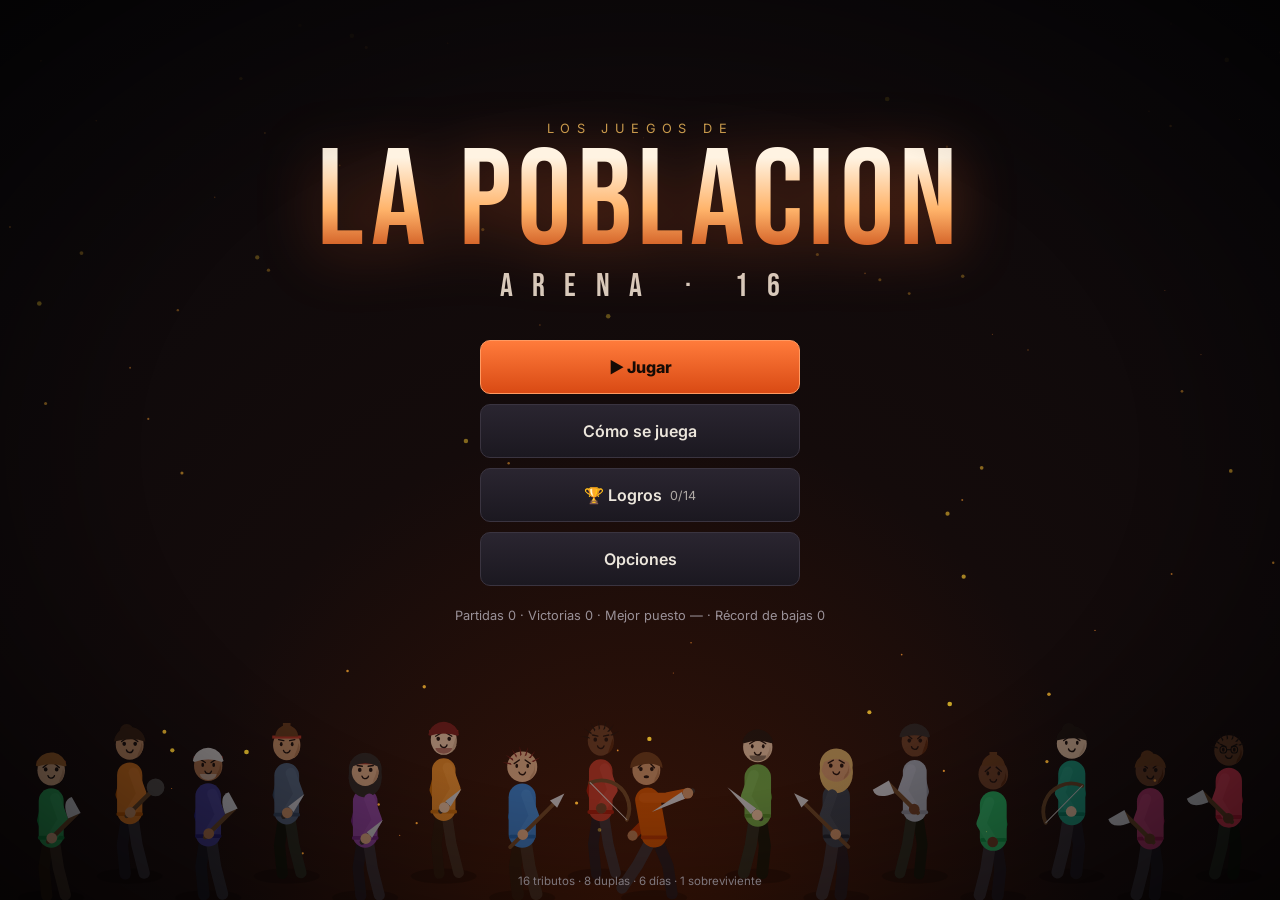
==== index.html @ b7054931 "Globos de diálogo en combate, manchas en el piso, estadísticas de daño, ajuste de dificultad Co-Auth" ====
<!doctype html>
<html lang="es">
<head>
<meta charset="utf-8">
<meta name="viewport" content="width=device-width,initial-scale=1,maximum-scale=1,user-scalable=no">
<meta name="theme-color" content="#0b0a0d">
<title>La Población · Arena 16</title>
<link rel="preconnect" href="https://fonts.googleapis.com">
<link href="https://fonts.googleapis.com/css2?family=Bebas+Neue&family=Inter:wght@400;600;800&display=swap" rel="stylesheet">
<style>:root{--bg:#0b0a0d;--panel:#15131a;--panel2:#1d1a23;--line:#2c2833;--txt:#ece6dc;--mut:#9a9198;--ember:#ff6a2b;--gold:#e8b65a;--red:#e2403a;--green:#4ec27a;--blue:#4aa3ff;--purple:#a879ff;--r:14px}
*{box-sizing:border-box;margin:0;padding:0;-webkit-tap-highlight-color:transparent}
html,body{height:100%;background:var(--bg);color:var(--txt);font-family:Inter,system-ui,sans-serif;overflow:hidden;user-select:none}
#bg{position:fixed;inset:0;width:100%;height:100%;z-index:0}
#app{position:fixed;inset:0;z-index:1;overflow:auto}
body:after{content:"";position:fixed;inset:0;pointer-events:none;z-index:50;background:radial-gradient(ellipse at center,transparent 55%,rgba(0,0,0,.6));}
h1,h2,h3,.disp{font-family:"Bebas Neue",Impact,sans-serif;letter-spacing:.04em;font-weight:400}
button{font:inherit;color:var(--txt);cursor:pointer;border:0;background:none}
.btn{position:relative;display:inline-flex;align-items:center;justify-content:center;gap:.5em;padding:.85em 1.4em;border-radius:10px;background:linear-gradient(180deg,#2a2530,#1b1820);border:1px solid #3a3440;font-weight:600;transition:transform .12s,border-color .2s,background .2s,box-shadow .2s;color:var(--txt)}
.btn:hover{border-color:var(--ember);box-shadow:0 0 0 1px var(--ember) inset,0 6px 24px -8px rgba(255,106,43,.6);transform:translateY(-1px)}
.btn:active{transform:translateY(1px) scale(.98)}
.btn.primary{background:linear-gradient(180deg,#ff7b3b,#d94a14);border-color:#ff9a62;color:#160b05;font-weight:800}
.btn.primary:hover{box-shadow:0 8px 30px -6px rgba(255,106,43,.8)}
.btn.ghost{background:transparent}
.btn.danger{background:linear-gradient(180deg,#a0221d,#6b1210);border-color:#d0453f}
.btn:disabled{opacity:.35;pointer-events:none}
.btn small{opacity:.7;font-weight:400;font-size:.78em}
.screen{position:relative;z-index:1;min-height:100%;display:flex;flex-direction:column;align-items:center;justify-content:center;padding:24px 16px;animation:fadeIn .5s ease}
@keyframes fadeIn{from{opacity:0;transform:translateY(8px)}to{opacity:1;transform:none}}
@keyframes pop{0%{transform:scale(.6);opacity:0}70%{transform:scale(1.06)}100%{transform:scale(1);opacity:1}}
@keyframes pulse{0%,100%{opacity:1}50%{opacity:.45}}
@keyframes shake{0%,100%{transform:none}20%{transform:translate(-6px,3px)}40%{transform:translate(5px,-4px)}60%{transform:translate(-4px,2px)}80%{transform:translate(3px,-2px)}}
.shake{animation:shake .35s}
/* title */
.logo{text-align:center;margin-bottom:34px}
.logo .kicker{font-size:.8rem;letter-spacing:.5em;color:var(--gold);text-transform:uppercase;margin-bottom:10px;opacity:.85}
.logo h1{font-size:clamp(3.4rem,13vw,8.5rem);line-height:.85;background:linear-gradient(180deg,#fff3e2 10%,#ffb46b 55%,#c2410c);-webkit-background-clip:text;background-clip:text;color:transparent;filter:drop-shadow(0 6px 30px rgba(255,106,43,.35))}
.logo .sub{font-family:"Bebas Neue";font-size:clamp(1.3rem,4vw,2rem);letter-spacing:.6em;color:#d8cbbd;margin-top:6px;padding-left:.6em}
.menu{display:flex;flex-direction:column;gap:10px;width:min(320px,100%)}
.menu .btn{width:100%;padding:1em}
.foot{position:fixed;bottom:12px;left:0;right:0;text-align:center;font-size:.72rem;color:var(--mut);z-index:2;pointer-events:none}
/* panels */
.card{background:linear-gradient(180deg,rgba(29,26,35,.94),rgba(17,15,21,.96));border:1px solid var(--line);border-radius:var(--r);box-shadow:0 20px 60px -20px #000}
.wrap{width:min(1180px,100%)}
.title-row{display:flex;align-items:end;justify-content:space-between;gap:12px;flex-wrap:wrap;margin-bottom:16px}
.title-row h2{font-size:clamp(2rem,6vw,3.2rem);line-height:1}
.mut{color:var(--mut)}
.tag{display:inline-block;font-size:.7rem;font-weight:800;letter-spacing:.08em;text-transform:uppercase;padding:.25em .6em;border-radius:6px;background:#2a2430;color:var(--gold)}
/* select grid */
.grid16{display:grid;grid-template-columns:repeat(auto-fill,minmax(118px,1fr));gap:10px}
.tcard{position:relative;padding:10px 8px 10px;border-radius:12px;background:var(--panel);border:1px solid var(--line);text-align:center;transition:.2s;cursor:pointer}
.tcard img{width:84px;height:84px;display:block;margin:0 auto 6px;border-radius:50%;background:#0f0d12;border:2px solid #2d2833}
.tcard .nm{font-family:"Bebas Neue";font-size:1.45rem;letter-spacing:.06em;line-height:1}
.tcard .pk{font-size:.68rem;color:var(--mut);margin-top:2px}
.tcard:hover{border-color:#5a4f63;transform:translateY(-2px)}
.tcard.sel{border-color:var(--ember);box-shadow:0 0 0 2px var(--ember),0 10px 30px -10px var(--ember)}
.tcard.sel img{border-color:var(--ember)}
.tcard.comp{border-color:var(--blue);box-shadow:0 0 0 2px var(--blue)}
.tcard.comp img{border-color:var(--blue)}
.tcard .badge{position:absolute;top:6px;left:6px;font-size:.6rem;font-weight:800;padding:.2em .5em;border-radius:5px}
.detail{display:grid;grid-template-columns:120px 1fr;gap:16px;padding:16px;align-items:center}
.detail img{width:120px;height:120px;border-radius:16px;background:#0f0d12}
.stat{display:grid;grid-template-columns:62px 1fr 22px;align-items:center;gap:8px;font-size:.75rem;margin:3px 0}
.stat .bar{height:7px;border-radius:4px;background:#26212b;overflow:hidden}
.stat .bar i{display:block;height:100%;background:linear-gradient(90deg,var(--ember),var(--gold));border-radius:4px}
.selbar{position:sticky;bottom:0;margin-top:16px;padding:12px;display:flex;gap:10px;align-items:center;justify-content:space-between;flex-wrap:wrap}
/* draw */
.pairs{display:grid;grid-template-columns:repeat(auto-fill,minmax(210px,1fr));gap:12px}
.pair{display:flex;align-items:center;gap:10px;padding:12px;border-radius:12px;background:var(--panel);border:1px solid var(--line);animation:pop .45s both}
.pair img{width:48px;height:48px;border-radius:50%}
.pair .dn{font-family:"Bebas Neue";font-size:1.1rem;color:var(--gold);letter-spacing:.1em}
.pair.me{border-color:var(--ember);box-shadow:0 0 30px -10px var(--ember)}
/* hud */
.game{display:grid;grid-template-columns:1fr 360px;grid-template-rows:auto 1fr;gap:12px;padding:12px;height:100%;max-width:1400px;margin:0 auto}
.topbar{grid-column:1/-1;display:flex;align-items:center;gap:14px;padding:10px 16px;flex-wrap:wrap}
.topbar .day{font-family:"Bebas Neue";font-size:2rem;line-height:1}
.topbar .ph{font-size:.8rem;color:var(--gold);letter-spacing:.2em;text-transform:uppercase}
.chip{display:flex;align-items:center;gap:6px;padding:6px 10px;border-radius:999px;background:#211d26;border:1px solid var(--line);font-size:.82rem;font-weight:600}
.spacer{flex:1}
.mapwrap{position:relative;min-height:320px;overflow:hidden;padding:0}
.mapwrap canvas{width:100%;height:100%;display:block}
.side{display:flex;flex-direction:column;gap:12px;min-height:0;overflow:auto}
.who{display:grid;grid-template-columns:56px 1fr;gap:10px;padding:10px;align-items:center}
.who img{width:56px;height:56px;border-radius:12px;background:#0f0d12}
.who .n{font-family:"Bebas Neue";font-size:1.35rem;line-height:1;display:flex;gap:8px;align-items:center}
.meter{height:8px;border-radius:5px;background:#26212b;overflow:hidden;margin-top:5px;position:relative}
.meter i{display:block;height:100%;transition:width .5s}
.meter.hp i{background:linear-gradient(90deg,#c62b25,#ff5d4a)}
.meter.hu i{background:linear-gradient(90deg,#b07a16,#ffc94a)}
.meter.lo i{background:linear-gradient(90deg,#2266aa,#5ab8ff)}
.ml{display:flex;justify-content:space-between;font-size:.66rem;color:var(--mut);margin-top:4px}
.dead{filter:grayscale(1);opacity:.55}
.inv{display:grid;grid-template-columns:repeat(4,1fr);gap:6px;padding:10px}
.slot{aspect-ratio:1;border-radius:10px;background:#1a171f;border:1px dashed #332d39;display:flex;align-items:center;justify-content:center;font-size:1.5rem;position:relative;cursor:pointer;transition:.15s}
.slot.f{border-style:solid;border-color:#3c3444;background:#221e28}
.slot.f:hover{border-color:var(--gold)}
.slot .q{position:absolute;bottom:2px;right:5px;font-size:.6rem;font-weight:800}
.acts{display:grid;grid-template-columns:1fr 1fr;gap:8px;padding:10px}
.acts .btn{padding:.75em .5em;flex-direction:column;gap:2px;font-size:.88rem}
.acts .btn .ic{font-size:1.25rem}
.log{padding:10px 12px;font-size:.8rem;line-height:1.5;max-height:200px;overflow:auto}
.log p{padding:3px 0;border-bottom:1px solid #221e27;animation:fadeIn .4s}
.log b{color:var(--gold)}
.log .k{color:var(--red)}
.sectitle{font-size:.68rem;font-weight:800;letter-spacing:.14em;text-transform:uppercase;color:var(--mut);padding:10px 12px 0}
/* modal */
.modal{position:fixed;inset:0;z-index:30;display:flex;align-items:center;justify-content:center;padding:16px;background:rgba(5,4,7,.72);backdrop-filter:blur(4px);animation:fadeIn .25s}
.scene{width:min(620px,100%);max-height:100%;overflow:auto;animation:pop .35s}
.scene canvas{width:100%;height:170px;display:block;border-radius:var(--r) var(--r) 0 0}
.scene .bd{padding:18px 20px 20px}
.scene h3{font-size:2rem;line-height:1;margin-bottom:8px}
.scene p{line-height:1.6;color:#d9d0c6;margin-bottom:12px}
.opts{display:flex;flex-direction:column;gap:8px;margin-top:6px}
.opts .btn{justify-content:space-between;text-align:left;width:100%}
.res{padding:12px 14px;border-radius:10px;background:#0f0d12;border-left:3px solid var(--gold);margin:6px 0 12px;line-height:1.55}
.res.bad{border-color:var(--red)}.res.good{border-color:var(--green)}
/* combat */
.combat{position:fixed;inset:0;z-index:20;display:flex;flex-direction:column;background:#000}
.combat canvas{flex:1;width:100%;min-height:0;display:block}
.cbar{padding:10px 12px 14px;background:linear-gradient(180deg,#120f16,#0a090c);border-top:1px solid var(--line)}
.cbar .row{display:flex;gap:8px;flex-wrap:wrap;justify-content:center}
.cbar .btn{min-width:108px;flex-direction:column;gap:1px;padding:.6em .8em}
.cbar .btn .ic{font-size:1.15rem}
.cmsg{text-align:center;min-height:1.5em;font-size:.95rem;margin-bottom:8px;color:#e8dccf}
.targets{display:flex;gap:6px;justify-content:center;margin-bottom:8px;flex-wrap:wrap}
.targets .btn{min-width:0;padding:.4em .9em;flex-direction:row;font-size:.8rem}
.targets .btn.on{border-color:var(--red);box-shadow:0 0 0 1px var(--red) inset}
/* night */
.night{text-align:center}
.night h2{font-size:clamp(2.4rem,8vw,4.5rem)}
.fallen{display:flex;flex-wrap:wrap;gap:16px;justify-content:center;margin:26px 0}
.fallen div{animation:pop .6s both;text-align:center}
.fallen img{width:92px;height:92px;border-radius:50%;filter:grayscale(.9) brightness(1.1) drop-shadow(0 0 18px rgba(170,200,255,.55));opacity:.92}
.fallen span{display:block;font-family:"Bebas Neue";font-size:1.3rem;letter-spacing:.1em;margin-top:4px;color:#cdd8ff}
/* end */
.endbig{font-size:clamp(3rem,12vw,7rem);line-height:.9;text-align:center}
.stats{display:grid;grid-template-columns:repeat(auto-fit,minmax(130px,1fr));gap:10px;margin:20px 0}
.stats div{padding:14px;border-radius:12px;background:var(--panel);border:1px solid var(--line);text-align:center}
.stats b{display:block;font-family:"Bebas Neue";font-size:2.2rem;line-height:1;color:var(--gold)}
.stats span{font-size:.72rem;color:var(--mut);text-transform:uppercase;letter-spacing:.1em}
.timeline{max-height:220px;overflow:auto;padding:12px 16px;font-size:.85rem;line-height:1.6}
#toast{position:fixed;left:50%;top:18px;transform:translateX(-50%);z-index:60;display:flex;flex-direction:column;gap:6px;align-items:center;pointer-events:none}
#toast div{padding:10px 16px;border-radius:10px;background:#1f1b24;border:1px solid var(--gold);font-size:.88rem;font-weight:600;animation:pop .3s;box-shadow:0 10px 40px -10px #000}
#fx-flash{position:fixed;inset:0;pointer-events:none;z-index:55;background:#fff;opacity:0;transition:opacity .4s}
.range{width:100%;accent-color:var(--ember)}
.opt-row{display:flex;justify-content:space-between;align-items:center;gap:12px;padding:10px 0;border-bottom:1px solid var(--line)}
.howto{line-height:1.65;color:#d6ccc2;font-size:.92rem}
.howto h3{color:var(--gold);font-size:1.4rem;margin:14px 0 4px}
.tip{position:fixed;z-index:70;max-width:240px;padding:9px 11px;border-radius:9px;background:#0d0b10;border:1px solid #3d3545;font-size:.78rem;line-height:1.45;pointer-events:none}
@media (max-width:900px){
 html,body{overflow:auto}
 .game{grid-template-columns:1fr;grid-template-rows:auto auto auto;height:auto}
 .mapwrap{height:52vh;min-height:280px}
 .side{overflow:visible}
 .detail{grid-template-columns:84px 1fr}.detail img{width:84px;height:84px}
 .grid16{grid-template-columns:repeat(4,1fr);gap:6px}
 .tcard{padding:6px 2px}.tcard img{width:58px;height:58px}.tcard .nm{font-size:1.1rem}.tcard .pk{display:none}
 .cbar .row{flex-wrap:nowrap;gap:5px}.cbar .btn{min-width:0;flex:1;font-size:.7rem;padding:.55em .2em}.cbar .btn small{font-size:.62rem}
}

.vs{position:absolute;inset:0;display:flex;align-items:center;justify-content:center;gap:4vw;background:radial-gradient(ellipse,rgba(60,10,0,.85),rgba(0,0,0,.92));z-index:5;transition:opacity .45s}
.vs.out{opacity:0}
.vs-side{display:flex;gap:10px}.vs-side img{width:clamp(70px,14vw,150px);height:clamp(70px,14vw,150px);border-radius:50%;border:4px solid var(--gold);box-shadow:0 0 40px -6px var(--ember)}
.vs-side.r img{border-color:var(--red)}
.vs-side.l{animation:slideL .5s cubic-bezier(.2,1.4,.4,1) both}.vs-side.r{animation:slideR .5s cubic-bezier(.2,1.4,.4,1) both}
.vs-mid{font-size:clamp(2.4rem,9vw,6rem);color:#fff;text-shadow:0 0 30px var(--ember);animation:pop .5s .2s both;text-align:center;line-height:.9}
@keyframes slideL{from{transform:translateX(-60vw)}to{transform:none}}@keyframes slideR{from{transform:translateX(60vw)}to{transform:none}}
#lineup{position:fixed;left:0;right:0;bottom:0;width:100%;height:24vh;pointer-events:none;z-index:0;opacity:.55}
.achs{display:grid;grid-template-columns:repeat(auto-fill,minmax(220px,1fr));gap:10px}
.ach{display:flex;gap:10px;align-items:center;padding:12px;border-radius:12px;background:var(--panel);border:1px solid var(--line)}
.ach .i{font-size:1.8rem}.ach.off{opacity:.38;filter:grayscale(1)}
@media (max-width:900px){.vs{flex-direction:column;gap:12px}}

.w{opacity:0;animation:wIn .35s forwards;display:inline-block}
@keyframes wIn{from{opacity:0;transform:translateY(4px);filter:blur(3px)}to{opacity:1;transform:none;filter:none}}
</style>
</head>
<body>
<canvas id="bg"></canvas>
<div id="app"></div>
<div id="toast"></div>
<div id="fx-flash"></div>
<script>// ===== Audio: todo sintetizado con WebAudio =====
const Snd = (() => {
  let ac, master, musG, sfxG, noiseBuf, mode = 'none', timer, step = 0, nextT = 0;
  const vol = { music: 0.5, sfx: 0.8 };
  function init() {
    if (ac) { if (ac.state === 'suspended') ac.resume(); return; }
    try { ac = new (window.AudioContext || window.webkitAudioContext)(); } catch (e) { return; }
    master = ac.createGain(); master.gain.value = 0.9;
    const comp = ac.createDynamicsCompressor(); master.connect(comp); comp.connect(ac.destination);
    musG = ac.createGain(); sfxG = ac.createGain(); musG.connect(master); sfxG.connect(master);
    setVol(vol.music, vol.sfx);
    noiseBuf = ac.createBuffer(1, ac.sampleRate * 1.5, ac.sampleRate);
    const d = noiseBuf.getChannelData(0); for (let i = 0; i < d.length; i++) d[i] = Math.random() * 2 - 1;
    timer = setInterval(sched, 60);
  }
  function setVol(m, s) { vol.music = m; vol.sfx = s; if (musG) { musG.gain.value = m * 0.55; sfxG.gain.value = s; } }
  function env(g, t, a, d, peak) { g.gain.setValueAtTime(0.0001, t); g.gain.exponentialRampToValueAtTime(peak, t + a); g.gain.exponentialRampToValueAtTime(0.0001, t + a + d); }
  function osc(type, f, t, a, d, peak, dest, fEnd) {
    const o = ac.createOscillator(), g = ac.createGain(); o.type = type; o.frequency.setValueAtTime(f, t);
    if (fEnd) o.frequency.exponentialRampToValueAtTime(fEnd, t + a + d);
    env(g, t, a, d, peak); o.connect(g); g.connect(dest || sfxG); o.start(t); o.stop(t + a + d + 0.05);
  }
  function noise(t, d, peak, ftype, f, dest, q) {
    const s = ac.createBufferSource(), g = ac.createGain(), fl = ac.createBiquadFilter();
    s.buffer = noiseBuf; fl.type = ftype || 'lowpass'; fl.frequency.value = f || 1200; fl.Q.value = q || 1;
    env(g, t, 0.005, d, peak); s.connect(fl); fl.connect(g); g.connect(dest || sfxG); s.start(t); s.stop(t + d + 0.1);
  }
  const fx = {
    click: t => osc('triangle', 660, t, .002, .06, .15),
    hover: t => osc('sine', 980, t, .002, .03, .04),
    swing: t => noise(t, .16, .35, 'bandpass', 1800, 0, 2),
    hit: t => { noise(t, .12, .7, 'lowpass', 900); osc('square', 140, t, .002, .12, .25, 0, 50); },
    crit: t => { noise(t, .2, .9, 'lowpass', 1400); osc('sawtooth', 220, t, .002, .25, .3, 0, 40); osc('triangle', 1300, t + .02, .002, .2, .15, 0, 600); },
    miss: t => noise(t, .2, .18, 'highpass', 3000),
    block: t => { osc('square', 900, t, .001, .1, .15, 0, 500); osc('triangle', 1800, t, .001, .2, .08); },
    throwk: t => noise(t, .25, .3, 'bandpass', 2600, 0, 6),
    heal: t => [523, 659, 784, 1046].forEach((f, i) => osc('sine', f, t + i * .07, .01, .3, .14)),
    pick: t => [880, 1320].forEach((f, i) => osc('triangle', f, t + i * .06, .005, .12, .14)),
    bad: t => [300, 220].forEach((f, i) => osc('sawtooth', f, t + i * .12, .01, .25, .1)),
    cannon: t => { noise(t, 1.6, 1, 'lowpass', 220); osc('sine', 70, t, .005, 1.4, .9, 0, 28); },
    gong: t => [110, 165, 221, 330].forEach(f => osc('sine', f, t, .01, 3, .18)),
    step: t => noise(t, .07, .18, 'lowpass', 500),
    smoke: t => noise(t, 1, .4, 'bandpass', 700, 0, .5),
    betray: t => { [440, 415, 392, 370].forEach((f, i) => osc('sawtooth', f, t + i * .18, .02, .4, .09)); noise(t, .5, .3, 'lowpass', 300); },
    win: t => [392, 494, 587, 784, 988].forEach((f, i) => osc('triangle', f, t + i * .12, .01, .7, .16)),
    lose: t => [392, 349, 311, 262].forEach((f, i) => osc('triangle', f, t + i * .25, .02, .8, .14)),
    drop: t => { osc('sine', 1200, t, .01, .9, .1, 0, 300); setTimeout(() => play('pick'), 900); },
    tick: t => osc('square', 1500, t, .001, .03, .05),
    death: t => { osc('sawtooth', 300, t, .01, .9, .2, 0, 40); noise(t, .6, .3, 'lowpass', 400); },
  };
  function play(n) { if (!ac || !fx[n]) return; try { fx[n](ac.currentTime + 0.01); } catch (e) {} }
  // --- música generativa ---
  const scales = { menu: [0, 3, 7, 10, 12, 15], map: [0, 2, 3, 7, 8, 12], combat: [0, 1, 3, 7, 8, 12] };
  function sched() {
    if (!ac || mode === 'none') return;
    const bpm = mode === 'combat' ? 128 : mode === 'menu' ? 70 : 84, spb = 60 / bpm / 2;
    if (nextT < ac.currentTime) nextT = ac.currentTime + 0.05;
    while (nextT < ac.currentTime + 0.25) {
      const t = nextT, s = step % 32, root = mode === 'combat' ? 55 : 49, sc = scales[mode] || scales.map, mf = n => root * Math.pow(2, n / 12);
      if (s % 16 === 0) { const ch = [0, 7, 12].map(n => mf(n + (step % 64 < 32 ? 0 : (mode === 'combat' ? -2 : 5)))); ch.forEach(f => { osc('sawtooth', f, t, 1.2, spb * 16, .045, musG); osc('sine', f / 2, t, .6, spb * 16, .07, musG); }); }
      if (mode === 'combat') {
        if (s % 4 === 0) { osc('sine', 120, t, .002, .25, .7, musG, 40); }
        if (s % 8 === 4) noise(t, .15, .35, 'bandpass', 1500, musG, 1);
        if (s % 2 === 1) noise(t, .04, .12, 'highpass', 7000, musG);
        if (s % 3 === 0) osc('square', mf(sc[(step * 5) % sc.length] + 12), t, .005, .12, .05, musG);
      } else if (mode === 'map') {
        if (s % 8 === 0) osc('sine', 90, t, .005, .5, .35, musG, 45);
        if (s % 16 === 10) noise(t, .25, .12, 'bandpass', 600, musG, 3);
        if (Math.random() < .22) osc('triangle', mf(sc[(Math.random() * sc.length) | 0] + 24), t, .02, .9, .035, musG);
      } else {
        if (Math.random() < .18) osc('sine', mf(sc[(Math.random() * sc.length) | 0] + 24), t, .05, 1.8, .04, musG);
        if (s === 0) osc('sine', 65, t, .01, 2.5, .25, musG, 50);
      }
      nextT += spb; step++;
    }
  }
  function music(m) { if (mode !== m) { mode = m; step = 0; } }
  return { init, play, music, setVol, vol };
})();

// ===== Datos: tributos, objetos, sectores =====
const PERKS = {
  tanque:   { n: 'Tanque', d: '+25 de vida máxima.' },
  halcon:   { n: 'Ojo de halcón', d: '+15% de probabilidad de crítico.' },
  carnicero:{ n: 'Carnicero', d: '+3 de daño en cada golpe.' },
  escurri:  { n: 'Escurridizo', d: '+15% de esquivar.' },
  cocinero: { n: 'Cocinero', d: 'La comida rinde el doble.' },
  medica:   { n: 'Médica', d: 'Botiquines y vendas curan +50%.' },
  carisma:  { n: 'Carisma', d: 'Ganás 50% más de audiencia.' },
  rastreo:  { n: 'Rastreadora', d: 'Ves cuántos tributos hay en los sectores vecinos.' },
  trampera: { n: 'Trampera', d: 'Empezás con una trampa y tus trampas pegan el doble.' },
  sigilo:   { n: 'Sigiloso', d: 'Te encuentran mucho menos y huir es más fácil.' },
  suerte:   { n: 'Suertudo', d: 'Mejor botín al explorar y en los patrocinios.' },
  estratega:{ n: 'Estratega', d: 'Siempre actuás primero en combate.' },
  berserk:  { n: 'Berserker', d: 'Con menos de 40% de vida pegás +50%.' },
  leal:     { n: 'Leal', d: 'Tu compañero confía más en vos: la lealtad casi no baja.' },
  resist:   { n: 'Resistente', d: 'El hambre baja a la mitad.' },
  arquero:  { n: 'Arquero', d: 'Empezás con un arco y apuntás mejor.' },
};
// fue, agi, ast, res (1-10)
const CHARS = [
  ['poto', 8, 4, 4, 9, 'tanque'], ['chani', 5, 7, 7, 5, 'halcon'], ['colo', 9, 5, 3, 7, 'carnicero'], ['nano', 4, 9, 6, 5, 'escurri'],
  ['tomba', 6, 5, 6, 7, 'cocinero'], ['macha', 4, 6, 8, 6, 'medica'], ['mema', 5, 6, 8, 5, 'carisma'], ['pola', 5, 7, 8, 5, 'rastreo'],
  ['appu', 6, 6, 7, 5, 'trampera'], ['chino', 5, 8, 7, 4, 'sigilo'], ['luqui', 5, 6, 6, 6, 'suerte'], ['ferna', 6, 6, 9, 4, 'estratega'],
  ['panti', 8, 6, 3, 6, 'berserk'], ['lucho', 6, 5, 6, 7, 'leal'], ['ledo', 6, 4, 5, 9, 'resist'], ['thiago', 5, 8, 6, 5, 'arquero'],
].map(([name, fue, agi, ast, res, perk], i) => ({ id: i, name, fue, agi, ast, res, perk }));

// objetos: w = arma (dmg bonus), c = consumible
const ITEMS = {
  cuchillo: { n: 'Cuchillo', ic: '🔪', w: 3, d: 'Arma rápida. +3 de daño.' },
  machete:  { n: 'Machete', ic: '🗡️', w: 5, d: 'Arma. +5 de daño.' },
  lanza:    { n: 'Lanza', ic: '🔱', w: 5, crit: 5, d: 'Arma. +5 de daño, +5% crítico.' },
  hacha:    { n: 'Hacha', ic: '🪓', w: 7, agi: -1, d: 'Arma pesada. +7 de daño, -1 agilidad.' },
  arco:     { n: 'Arco', ic: '🏹', w: 4, ranged: 1, d: 'Arma a distancia. +4 de daño y el primer golpe es gratis.' },
  maza:     { n: 'Maza', ic: '🔨', w: 6, stun: 1, d: 'Arma. +6 de daño y puede aturdir.' },
  botiquin: { n: 'Botiquín', ic: '🩹', c: 1, heal: 40, cmb: 1, map: 1, d: 'Cura 40 de vida.' },
  vendas:   { n: 'Vendas', ic: '🧻', c: 1, heal: 18, cmb: 1, map: 1, d: 'Cura 18 y frena el sangrado.' },
  racion:   { n: 'Ración', ic: '🥫', c: 1, food: 45, map: 1, d: 'Comida: +45 de saciedad y +6 de vida.' },
  agua:     { n: 'Agua', ic: '💧', c: 1, food: 20, map: 1, d: '+20 de saciedad y +2 de energía para el próximo combate.' },
  bayas:    { n: 'Bayas', ic: '🫐', c: 1, food: 25, map: 1, d: '+25 de saciedad. Algunas son venenosas...' },
  arroj:    { n: 'Cuchillo arrojadizo', ic: '🗡', c: 1, cmb: 1, d: 'Combate: 16 de daño a distancia, no se esquiva fácil.' },
  polvo:    { n: 'Polvo cegador', ic: '✨', c: 1, cmb: 1, d: 'Combate: ciega al enemigo 2 turnos (falla casi todo).' },
  escudo:   { n: 'Escudo', ic: '🛡️', c: 1, cmb: 1, d: 'Combate: bloquea los próximos 2 golpes a la mitad.' },
  humo:     { n: 'Bengala de humo', ic: '💨', c: 1, cmb: 1, d: 'Combate: escape garantizado.' },
  trampa:   { n: 'Trampa', ic: '🪤', c: 1, map: 1, d: 'Mapa: la armás en tu sector. El próximo que te encuentre arranca herido.' },
  veneno:   { n: 'Veneno', ic: '☠️', c: 1, cmb: 1, d: 'Unta tu arma: los próximos 3 golpes envenenan.' },
  bomba:    { n: 'Bomba casera', ic: '💣', c: 1, cmb: 1, d: 'Combate: 22 de daño a TODOS los enemigos.' },
};
const WEAPONS = Object.keys(ITEMS).filter(k => ITEMS[k].w);
const LOOT_COMMON = ['racion', 'agua', 'bayas', 'vendas', 'arroj', 'cuchillo'];
const LOOT_RARE = ['botiquin', 'polvo', 'escudo', 'humo', 'trampa', 'veneno', 'machete', 'lanza', 'arco', 'hacha', 'maza', 'bomba'];

// sectores: centro + anillo de 8
const SECTORS = [
  { n: 'La Cornucopia', b: 'corn', x: .5, y: .5, loot: 3, food: 0, danger: 3, d: 'El centro. Mucho botín y mucha sangre.' },
  { n: 'Bosque Negro', b: 'forest', x: .5, y: .1, loot: 1, food: 2, danger: 1, d: 'Árboles cerrados. Buena caza, poca visibilidad.' },
  { n: 'Las Sierras', b: 'mountain', x: .8, y: .2, loot: 1, food: 0, danger: 2, d: 'Roca, viento y caídas. Buen lugar para esconderse.' },
  { n: 'Río Turbio', b: 'river', x: .92, y: .5, loot: 1, food: 2, danger: 1, d: 'Agua y peces. Todos pasan por acá tarde o temprano.' },
  { n: 'El Pantano', b: 'swamp', x: .8, y: .8, loot: 1, food: 1, danger: 2, d: 'Barro hasta las rodillas. Cosas que pican.' },
  { n: 'Las Ruinas', b: 'ruins', x: .5, y: .9, loot: 2, food: 0, danger: 2, d: 'Un pueblo abandonado. Restos útiles entre los escombros.' },
  { n: 'La Pradera', b: 'field', x: .2, y: .8, loot: 1, food: 1, danger: 1, d: 'Campo abierto. Te ven venir de lejos.' },
  { n: 'Las Cuevas', b: 'cave', x: .08, y: .5, loot: 2, food: 0, danger: 2, d: 'Oscuras y frías. Refugio o trampa.' },
  { n: 'La Playa de Sal', b: 'beach', x: .2, y: .2, loot: 1, food: 1, danger: 1, d: 'Un lago salado y quieto. Demasiado quieto.' },
].map((s, i) => ({ ...s, id: i, adj: i === 0 ? [1, 2, 3, 4, 5, 6, 7, 8] : [0, ((i - 2 + 8) % 8) + 1, (i % 8) + 1] }));

const BIOME_COL = {
  corn: ['#3a2c1c', '#c9a14a', '#1a140c'], forest: ['#13261a', '#2f6b3b', '#0a140d'], mountain: ['#2a2a33', '#7d7f8f', '#141419'],
  river: ['#10263a', '#2f7bb3', '#0a1520'], swamp: ['#1d2416', '#58663a', '#10140b'], ruins: ['#2b2420', '#8a7461', '#16120f'],
  field: ['#2a2d14', '#9aa33e', '#14160a'], cave: ['#16131a', '#4a4058', '#0b090d'], beach: ['#2b2a26', '#d8cfb5', '#16150f'],
};
const HAZARDS = [
  { n: 'Niebla tóxica', ic: '☁️', dmg: 18, t: 'Una niebla verde baja de la nada. Arde en los pulmones.' },
  { n: 'Incendio', ic: '🔥', dmg: 22, t: 'El fuego corre más rápido que vos.' },
  { n: 'Jauría', ic: '🐺', dmg: 16, t: 'Perros enormes, criados para esto.' },
  { n: 'Inundación', ic: '🌊', dmg: 14, t: 'El agua sube sin aviso y arrastra todo.' },
];
const PHASES = ['Mañana', 'Tarde', 'Noche'];
const FEED_KILL = ['{a} le partió la cabeza a {b}', '{a} sorprendió a {b} por la espalda', '{a} y su compañero acorralaron a {b}', '{a} ganó un duelo brutal contra {b}', '{a} empujó a {b} por un barranco', '{a} le clavó una flecha a {b}', '{a} estranguló a {b} mientras dormía'];
const FEED_FLAVOR = ['{a} encontró agua limpia.', '{a} se lastimó un tobillo.', '{a} pasó la noche llorando.', '{a} y {b} discutieron a los gritos.', '{a} juntó bayas.', '{a} recibió un regalo de un patrocinador.', '{a} se esconde en un árbol.', '{a} afila un palo.'];

// ===== Arte procedural: retratos, luchadores, paisajes, partículas =====
const rnd = (a, b) => a + Math.random() * (b - a);
const ri = (a, b) => Math.floor(rnd(a, b + 1));
const pick = a => a[Math.floor(Math.random() * a.length)];
const clamp = (v, a, b) => Math.max(a, Math.min(b, v));
function seeded(str) { let h = 2166136261; for (const c of str) h = Math.imul(h ^ c.charCodeAt(0), 16777619); return () => { h += 0x6D2B79F5; let t = h; t = Math.imul(t ^ t >>> 15, t | 1); t ^= t + Math.imul(t ^ t >>> 7, t | 61); return ((t ^ t >>> 14) >>> 0) / 4294967296; }; }
const SKINS = ['#f2d0b1', '#e7b893', '#d29b72', '#b97d55', '#8d5a3b', '#6b4029'];
const HAIRS = ['#1b1512', '#3b2516', '#6b3e1f', '#a8692e', '#d9b36a', '#2a2a2a', '#7a1f1f', '#e0e0e0'];
const SHIRTS = ['#c0392b', '#2e86de', '#27ae60', '#8e44ad', '#e67e22', '#16a085', '#d35400', '#2c3e50', '#b33771', '#3b3b98', '#6ab04c', '#f0932b', '#4b6584', '#a5b1c2', '#eb3b5a', '#20bf6b'];
function lookOf(ch) {
  const r = seeded(ch.name + 'pob');
  return {
    skin: SKINS[Math.floor(r() * SKINS.length)], hair: HAIRS[Math.floor(r() * HAIRS.length)], hs: Math.floor(r() * 7),
    shirt: SHIRTS[ch.id % SHIRTS.length], pants: ['#2b2f3a', '#3a2f25', '#1f2a22', '#30303a'][Math.floor(r() * 4)],
    eye: r() < .5 ? 0 : 1, beard: r() < .25, acc: Math.floor(r() * 5), brow: r() * .3 - .15, h: 0.95 + r() * 0.12, w: 0.92 + r() * 0.16,
  };
}
function shade(hex, a) { const n = parseInt(hex.slice(1), 16); let r = n >> 16, g = n >> 8 & 255, b = n & 255; r = clamp(r + a, 0, 255); g = clamp(g + a, 0, 255); b = clamp(b + a, 0, 255); return `rgb(${r|0},${g|0},${b|0})`; }

function drawHair(c, L, x, y, R, back) {
  c.fillStyle = L.hair;
  const s = L.hs;
  if (back) { if (s === 3) { c.beginPath(); c.ellipse(x, y + R * .5, R * 1.08, R * 1.25, 0, 0, Math.PI * 2); c.fill(); } if (s === 6) { c.beginPath(); c.arc(x - R * .2, y - R * .9, R * .45, 0, Math.PI * 2); c.fill(); } return; }
  c.beginPath();
  if (s === 0) { c.arc(x, y - R * .15, R * 1.02, Math.PI * 1.05, Math.PI * 1.95); c.lineTo(x + R * .9, y - R * .25); c.quadraticCurveTo(x, y - R * .55, x - R * .9, y - R * .25); }
  else if (s === 1) { for (let i = 0; i < 7; i++) { const a = Math.PI * (1.05 + i * .13); c.moveTo(x + Math.cos(a) * R * .7, y + Math.sin(a) * R * .7); c.lineTo(x + Math.cos(a + .06) * R * 1.35, y + Math.sin(a + .06) * R * 1.35); c.lineTo(x + Math.cos(a + .14) * R * .8, y + Math.sin(a + .14) * R * .8); } }
  else if (s === 2) { c.arc(x, y - R * .1, R * 1.06, Math.PI * 1.0, Math.PI * 2.0); c.quadraticCurveTo(x + R * .4, y - R * .7, x - R * 1.06, y - R * .1); }
  else if (s === 3) { c.arc(x, y - R * .1, R * 1.08, Math.PI * .95, Math.PI * 2.05); c.lineTo(x + R * 1.1, y + R * .6); c.lineTo(x + R * .8, y - R * .3); c.quadraticCurveTo(x, y - R * .7, x - R * .8, y - R * .3); c.lineTo(x - R * 1.1, y + R * .6); }
  else if (s === 4) { c.arc(x, y - R * .55, R * .75, Math.PI, Math.PI * 2); c.rect(x - R * .25, y - R * 1.45, R * .5, R * .6); }
  else if (s === 5) { c.arc(x, y - R * .2, R * 1.0, Math.PI * 1.1, Math.PI * 1.9); c.quadraticCurveTo(x, y - R * .85, x - R * .8, y - R * .6); }
  else { c.arc(x, y - R * .12, R * 1.03, Math.PI * 1.02, Math.PI * 1.98); c.quadraticCurveTo(x + R * .2, y - R * .5, x - R * 1.0, y - R * .2); }
  c.fill();
}
function drawFace(c, L, x, y, R, mood) {
  // mood: 0 normal, 1 dolor, 2 muerto, 3 furia
  c.fillStyle = L.skin; c.beginPath(); c.ellipse(x, y, R * .92 * L.w, R, 0, 0, Math.PI * 2); c.fill();
  c.fillStyle = shade(L.skin, -25); c.beginPath(); c.ellipse(x + R * .25, y + R * .2, R * .6, R * .7, 0, -0.5, 1.2); c.fill();
  c.fillStyle = L.skin; c.beginPath(); c.ellipse(x - R * .05, y - R * .05, R * .8 * L.w, R * .88, 0, 0, Math.PI * 2); c.fill();
  const ey = y - R * .05, ex = R * .36;
  c.strokeStyle = '#1a1210'; c.fillStyle = '#1a1210'; c.lineWidth = Math.max(1, R * .1); c.lineCap = 'round';
  if (mood === 2) { [-1, 1].forEach(s => { c.beginPath(); c.moveTo(x + s * ex - R * .12, ey - R * .12); c.lineTo(x + s * ex + R * .12, ey + R * .12); c.moveTo(x + s * ex + R * .12, ey - R * .12); c.lineTo(x + s * ex - R * .12, ey + R * .12); c.stroke(); }); }
  else if (mood === 1) { [-1, 1].forEach(s => { c.beginPath(); c.moveTo(x + s * ex - R * .14, ey); c.lineTo(x + s * ex + R * .14, ey); c.stroke(); }); }
  else { [-1, 1].forEach(s => { c.beginPath(); c.ellipse(x + s * ex, ey, R * (L.eye ? .09 : .12), R * .14, 0, 0, Math.PI * 2); c.fill(); }); }
  c.lineWidth = Math.max(1, R * .09);
  [-1, 1].forEach(s => { c.beginPath(); const tilt = mood === 3 ? .18 * s : L.brow * s; c.moveTo(x + s * ex - R * .17, ey - R * .27 - tilt * R); c.lineTo(x + s * ex + R * .17, ey - R * .27 + tilt * R); c.stroke(); });
  c.beginPath();
  if (mood === 1 || mood === 3) { c.ellipse(x, y + R * .45, R * .18, R * .1, 0, 0, Math.PI * 2); c.fill(); }
  else if (mood === 2) { c.moveTo(x - R * .18, y + R * .48); c.lineTo(x + R * .18, y + R * .45); c.stroke(); }
  else { c.arc(x, y + R * .3, R * .22, .25, Math.PI - .25); c.stroke(); }
  if (L.beard && mood !== 2) { c.fillStyle = shade(L.hair, 10); c.globalAlpha = .55; c.beginPath(); c.ellipse(x, y + R * .55, R * .55, R * .38, 0, 0, Math.PI); c.fill(); c.globalAlpha = 1; }
  if (L.acc === 1) { c.strokeStyle = '#111'; c.lineWidth = R * .07; [-1, 1].forEach(s => { c.beginPath(); c.arc(x + s * ex, ey, R * .22, 0, Math.PI * 2); c.stroke(); }); c.beginPath(); c.moveTo(x - ex + R * .22, ey); c.lineTo(x + ex - R * .22, ey); c.stroke(); }
  if (L.acc === 2) { c.fillStyle = '#c0392b'; c.fillRect(x - R * .95, y - R * .62, R * 1.9, R * .2); }
}
const portraitCache = {};
function portrait(ch, size = 128, mood = 0) {
  const key = ch.id + '_' + size + '_' + mood; if (portraitCache[key]) return portraitCache[key];
  const cv = document.createElement('canvas'); cv.width = cv.height = size; const c = cv.getContext('2d'), L = lookOf(ch);
  const g = c.createRadialGradient(size / 2, size * .35, 4, size / 2, size / 2, size * .75); g.addColorStop(0, shade(L.shirt, -40)); g.addColorStop(1, '#0d0b10');
  c.fillStyle = g; c.fillRect(0, 0, size, size);
  const R = size * .26, x = size / 2, y = size * .45;
  drawHair(c, L, x, y, R, true);
  c.fillStyle = L.shirt; c.beginPath(); c.ellipse(x, size * 1.02, size * .42, size * .3, 0, Math.PI, 0); c.fill();
  c.fillStyle = shade(L.shirt, -30); c.beginPath(); c.moveTo(x - R * .4, size * .74); c.lineTo(x, size * .86); c.lineTo(x + R * .4, size * .74); c.fill();
  c.fillStyle = shade(L.skin, -15); c.fillRect(x - R * .3, y + R * .6, R * .6, R * .55);
  drawFace(c, L, x, y, R, mood); drawHair(c, L, x, y, R, false);
  return portraitCache[key] = cv.toDataURL();
}

// ---------- luchador articulado ----------
function limb(c, x1, y1, a1, l1, a2, l2, w, col) {
  const x2 = x1 + Math.sin(a1) * l1, y2 = y1 + Math.cos(a1) * l1, x3 = x2 + Math.sin(a1 + a2) * l2, y3 = y2 + Math.cos(a1 + a2) * l2;
  c.strokeStyle = col; c.lineWidth = w; c.lineCap = 'round'; c.lineJoin = 'round';
  c.beginPath(); c.moveTo(x1, y1); c.lineTo(x2, y2); c.lineTo(x3, y3); c.stroke(); return [x3, y3, Math.atan2(Math.cos(a1 + a2), Math.sin(a1 + a2))];
}
function drawWeapon(c, w, x, y, ang, s) {
  if (!w) return; c.save(); c.translate(x, y); c.rotate(ang); c.lineCap = 'round';
  const wood = '#6b4a2b', steel = '#d6dde5';
  if (w === 'arco') { c.strokeStyle = wood; c.lineWidth = 3 * s; c.beginPath(); c.arc(0, 0, 22 * s, -1.2, 1.2); c.stroke(); c.strokeStyle = '#ddd'; c.lineWidth = 1; c.beginPath(); c.moveTo(Math.cos(-1.2) * 22 * s, Math.sin(-1.2) * 22 * s); c.lineTo(Math.cos(1.2) * 22 * s, Math.sin(1.2) * 22 * s); c.stroke(); }
  else if (w === 'lanza') { c.strokeStyle = wood; c.lineWidth = 3 * s; c.beginPath(); c.moveTo(-14 * s, 0); c.lineTo(34 * s, 0); c.stroke(); c.fillStyle = steel; c.beginPath(); c.moveTo(34 * s, -4 * s); c.lineTo(46 * s, 0); c.lineTo(34 * s, 4 * s); c.fill(); }
  else if (w === 'hacha') { c.strokeStyle = wood; c.lineWidth = 3.5 * s; c.beginPath(); c.moveTo(-4 * s, 0); c.lineTo(28 * s, 0); c.stroke(); c.fillStyle = steel; c.beginPath(); c.moveTo(20 * s, -2 * s); c.quadraticCurveTo(26 * s, -16 * s, 34 * s, -12 * s); c.lineTo(30 * s, 2 * s); c.fill(); }
  else if (w === 'maza') { c.strokeStyle = wood; c.lineWidth = 3.5 * s; c.beginPath(); c.moveTo(-4 * s, 0); c.lineTo(24 * s, 0); c.stroke(); c.fillStyle = '#555'; c.beginPath(); c.arc(28 * s, 0, 7 * s, 0, 7); c.fill(); }
  else { const L = w === 'machete' ? 28 : 16; c.strokeStyle = '#333'; c.lineWidth = 4 * s; c.beginPath(); c.moveTo(-4 * s, 0); c.lineTo(4 * s, 0); c.stroke(); c.fillStyle = steel; c.beginPath(); c.moveTo(4 * s, -3 * s); c.lineTo((4 + L) * s, -1 * s); c.lineTo(4 * s, 3 * s); c.fill(); }
  c.restore();
}
// f: {x,y,dir,L,weapon,anim,at,hp,maxhp,flash,dead,deadT,scale,blind,shield,name}
function drawFighter(c, f, now) {
  const s = f.scale || 1, L = f.L, t = now / 1000, dir = f.dir;
  let bob = Math.sin(t * 3 + f.seed) * 1.5 * s, lean = 0, armA = .35, armB = -.9, legA = .15, legB = -.15, ox = 0, oy = 0, mood = f.hp < f.maxhp * .3 ? 1 : 0;
  const a = f.anim, p = a ? clamp((now - a.t0) / a.dur, 0, 1) : 0;
  if (a && p >= 1 && a.type !== 'dead') f.anim = null;
  if (a) {
    const k = Math.sin(p * Math.PI);
    if (a.type === 'atk') { ox = k * a.dist; armA = -1.9 * k + .3; armB = -.2; lean = .25 * k; mood = 3; legA = .5 * k; legB = -.4 * k; }
    else if (a.type === 'shoot') { armA = -1.4; armB = -.1; lean = -.05; mood = 3; }
    else if (a.type === 'hurt') { ox = -k * 14 * s; lean = -.3 * k; mood = 1; armA = .9 * k; }
    else if (a.type === 'guard') { armA = -1.2; armB = -1.6; lean = -.1; }
    else if (a.type === 'cast') { armA = -2.4 * k; armB = 0; oy = -k * 8; }
    else if (a.type === 'dodge') { ox = -Math.sin(p * Math.PI) * 30 * s; oy = -Math.sin(p * Math.PI) * 10; lean = -.4 * k; }
    else if (a.type === 'run') { ox = -p * 400 * s; legA = Math.sin(p * 30) * .8; legB = -legA; }
    else if (a.type === 'win') { armA = -2.8; armB = -.3; oy = -Math.abs(Math.sin(p * Math.PI * 4)) * 12; mood = 3; }
  }
  if (f.dead) {
    const dp = clamp((now - f.deadT) / 700, 0, 1);
    c.save(); c.globalAlpha = 1 - clamp((now - f.deadT - 2500) / 1500, 0, .55);
    c.translate(f.x, f.y); c.rotate(-dir * dp * Math.PI / 2); c.translate(-f.x, -f.y);
    bob = 0; mood = 2; armA = 1.2; armB = .3; legA = .3; legB = -.2;
  } else c.save();
  if (f.flash && now - f.flash < 140) c.filter = 'brightness(2.6) saturate(.3)';
  const x = f.x + ox * dir, y = f.y + oy;
  // sombra
  c.fillStyle = 'rgba(0,0,0,.35)'; c.beginPath(); c.ellipse(f.x + ox * dir, f.y + 2, 26 * s, 6 * s, 0, 0, 7); c.fill();
  const hip = [x, y - 44 * s * L.h + bob * .3], sh = [x + lean * 20 * s * dir, y - 82 * s * L.h + bob], head = [sh[0] + lean * 6 * dir, sh[1] - 18 * s];
  const lw = 9 * s * L.w, legL = 22 * s * L.h;
  // pierna y brazo traseros
  limb(c, hip[0] - 3 * dir, hip[1], legB * dir, legL, .25 * dir, legL, lw, shade(L.pants, -25));
  const back = limb(c, sh[0] - 4 * dir, sh[1] + 4 * s, (armB * .6 + .3) * dir, 18 * s, .6 * dir, 17 * s, 7.5 * s, shade(L.shirt, -35));
  c.fillStyle = shade(L.skin, -25); c.beginPath(); c.arc(back[0], back[1], 4 * s, 0, 7); c.fill();
  limb(c, hip[0] + 3 * dir, hip[1], legA * dir, legL, .1 * dir, legL, lw, L.pants);
  // torso
  c.strokeStyle = L.shirt; c.lineWidth = 20 * s * L.w; c.lineCap = 'round'; c.beginPath(); c.moveTo(hip[0], hip[1] - 4 * s); c.lineTo(sh[0], sh[1] + 6 * s); c.stroke();
  c.strokeStyle = shade(L.shirt, -30); c.lineWidth = 3 * s; c.beginPath(); c.moveTo(hip[0] - 9 * s, hip[1] - 2 * s); c.lineTo(hip[0] + 9 * s, hip[1] - 2 * s); c.stroke();
  // cabeza
  drawHair(c, L, head[0], head[1], 12 * s, true); drawFace(c, L, head[0], head[1], 12 * s, mood); drawHair(c, L, head[0], head[1], 12 * s, false);
  // brazo frontal + arma
  const hand = limb(c, sh[0] + 4 * dir, sh[1] + 4 * s, armA * dir, 18 * s, armB * dir, 17 * s, 8 * s, shade(L.shirt, 10));
  drawWeapon(c, f.weapon, hand[0], hand[1], hand[2] - 2.9 * dir, s);
  c.fillStyle = L.skin; c.beginPath(); c.arc(hand[0], hand[1], 4.2 * s, 0, 7); c.fill();
  // flash de golpe
  c.restore();
  if (f.bubble && now - f.bubble.t0 < 2200 && !f.dead) {
    const k = now - f.bubble.t0, a = k < 150 ? k / 150 : k > 1900 ? (2200 - k) / 300 : 1, fs = Math.round(12 * s);
    c.save(); c.globalAlpha = a; c.font = `700 ${fs}px Inter,sans-serif`; const tw = c.measureText(f.bubble.txt).width, bx = clamp(f.x - tw / 2 - 10, 4, c.canvas.width - tw - 24), by = f.y - 190 * s - (1 - a) * 8;
    c.fillStyle = '#fff'; c.beginPath(); c.roundRect ? c.roundRect(bx, by, tw + 20, fs + 14, 10) : c.rect(bx, by, tw + 20, fs + 14); c.fill();
    c.beginPath(); c.moveTo(f.x - 6, by + fs + 13); c.lineTo(f.x + 6, by + fs + 13); c.lineTo(f.x, by + fs + 22); c.fill();
    c.fillStyle = '#111'; c.textAlign = 'left'; c.fillText(f.bubble.txt, bx + 10, by + fs + 3); c.restore();
  }
  // estados
  if (!f.dead) {
    let ix = f.x - 14; c.font = `${14 * s}px sans-serif`; c.textAlign = 'center';
    if (f.blind > 0) { c.fillText('✨', ix, f.y - 128 * s); ix += 18; }
    if (f.shield > 0) { c.fillText('🛡️', ix, f.y - 128 * s); ix += 18; }
    if (f.poison > 0) { c.fillText('☠️', ix, f.y - 128 * s); ix += 18; }
    if (f.stun > 0) { c.fillText('💫', ix, f.y - 128 * s); ix += 18; }
    if (f.guard) { c.globalAlpha = .25 + Math.sin(t * 8) * .1; c.strokeStyle = '#7fc8ff'; c.lineWidth = 3; c.beginPath(); c.arc(f.x, f.y - 55 * s, 48 * s, 0, 7); c.stroke(); c.globalAlpha = 1; }
  }
}

// ---------- paisajes ----------
function paintBiome(c, W, H, b, opts = {}) {
  const [top, mid, low] = BIOME_COL[b] || BIOME_COL.field, r = seeded(b + (opts.seed || ''));
  const night = opts.night;
  const g = c.createLinearGradient(0, 0, 0, H);
  g.addColorStop(0, night ? '#05060d' : shade(top, 20)); g.addColorStop(.55, night ? '#121528' : shade(mid, -30)); g.addColorStop(1, low);
  c.fillStyle = g; c.fillRect(0, 0, W, H);
  if (night) { for (let i = 0; i < 80; i++) { c.fillStyle = `rgba(255,255,255,${r() * .7})`; c.fillRect(r() * W, r() * H * .6, 1.5, 1.5); } c.fillStyle = '#e8ecff'; c.beginPath(); c.arc(W * .82, H * .18, 18, 0, 7); c.fill(); }
  else { const sg = c.createRadialGradient(W * .75, H * .2, 5, W * .75, H * .2, H * .6); sg.addColorStop(0, 'rgba(255,220,160,.45)'); sg.addColorStop(1, 'rgba(255,220,160,0)'); c.fillStyle = sg; c.fillRect(0, 0, W, H); }
  const hz = H * .62;
  // capas de fondo
  for (let layer = 0; layer < 3; layer++) {
    const yb = hz + layer * H * .07, col = shade(mid, -55 + layer * 18 - (night ? 40 : 0));
    c.fillStyle = col; c.beginPath(); c.moveTo(0, H);
    for (let x = 0; x <= W + 20; x += 20) {
      let yy = yb;
      if (b === 'mountain') yy -= (Math.abs(Math.sin(x * .006 + layer * 2 + r() * .1)) * 130 + r() * 10) * (1 - layer * .3);
      else if (b === 'forest') yy -= 40 + Math.abs(Math.sin(x * .05 + layer)) * 50 + r() * 30;
      else if (b === 'ruins' || b === 'corn') yy -= (Math.floor(x / 60 + layer) % 3 === 0 ? 70 : 20) + r() * 8;
      else yy -= Math.sin(x * .01 + layer) * 18 + 10;
      c.lineTo(x, yy);
    }
    c.lineTo(W, H); c.fill();
  }
  if (b === 'forest') for (let i = 0; i < 14; i++) { const x = r() * W, hh = 90 + r() * 90; c.fillStyle = shade(mid, -70 - (night ? 30 : 0)); c.beginPath(); c.moveTo(x, hz + 30 - hh); c.lineTo(x - 28, hz + 30); c.lineTo(x + 28, hz + 30); c.fill(); }
  if (b === 'river' || b === 'beach' || b === 'swamp') { c.fillStyle = b === 'swamp' ? 'rgba(80,100,50,.6)' : 'rgba(90,160,220,.35)'; c.fillRect(0, hz + H * .1, W, H * .1); }
  if (b === 'corn') { c.fillStyle = shade('#c9a14a', night ? -80 : -20); c.beginPath(); c.moveTo(W * .35, hz + 25); c.quadraticCurveTo(W * .5, hz - 90, W * .68, hz - 30); c.lineTo(W * .64, hz + 25); c.fill(); }
  if (b === 'cave') { c.fillStyle = '#050407'; c.beginPath(); c.ellipse(W * .5, hz + 10, W * .18, H * .2, 0, Math.PI, 0); c.fill(); }
  // suelo
  const gg = c.createLinearGradient(0, hz + H * .12, 0, H); gg.addColorStop(0, shade(low, 30)); gg.addColorStop(1, shade(low, -10));
  c.fillStyle = gg; c.fillRect(0, hz + H * .18, W, H);
  // niebla
  c.fillStyle = night ? 'rgba(30,40,80,.18)' : 'rgba(255,240,220,.06)'; c.fillRect(0, hz - 30, W, 80);
}

// ---------- partículas ----------
const Parts = {
  list: [],
  burst(x, y, n, col, sp = 4, life = 700, g = .25, size = 3) { for (let i = 0; i < n; i++) this.list.push({ x, y, vx: rnd(-sp, sp), vy: rnd(-sp * 1.3, sp * .4), col, life, t0: performance.now(), g, size: rnd(size * .5, size * 1.4) }); },
  text(x, y, txt, col, big) { this.list.push({ x, y, vx: rnd(-.6, .6), vy: -2.2, txt, col, life: 1100, t0: performance.now(), g: .04, size: big ? 34 : 22 }); },
  draw(c, now) {
    this.list = this.list.filter(p => now - p.t0 < p.life);
    for (const p of this.list) {
      p.x += p.vx; p.y += p.vy; p.vy += p.g; const a = 1 - (now - p.t0) / p.life;
      c.globalAlpha = clamp(a * 1.4, 0, 1);
      if (p.txt) { c.font = `800 ${p.size}px Inter,sans-serif`; c.textAlign = 'center'; c.lineWidth = 4; c.strokeStyle = 'rgba(0,0,0,.8)'; c.strokeText(p.txt, p.x, p.y); c.fillStyle = p.col; c.fillText(p.txt, p.x, p.y); }
      else { c.fillStyle = p.col; c.beginPath(); c.arc(p.x, p.y, p.size * a + .4, 0, 7); c.fill(); }
    }
    c.globalAlpha = 1;
  },
};

// ---------- fondo animado de menú (brasas) ----------
const BG = (() => {
  const cv = document.getElementById('bg'), c = cv.getContext('2d'); let W, H, embers = [], on = true;
  function rs() { W = cv.width = innerWidth * devicePixelRatio; H = cv.height = innerHeight * devicePixelRatio; }
  addEventListener('resize', rs); rs();
  for (let i = 0; i < 90; i++) embers.push({ x: Math.random(), y: Math.random(), s: rnd(.5, 2.4), v: rnd(.0004, .0016), w: rnd(0, 6) });
  function loop(now) {
    requestAnimationFrame(loop); if (!on) return;
    const g = c.createRadialGradient(W * .5, H * 1.1, 10, W * .5, H * .8, H * 1.1); g.addColorStop(0, '#3a1406'); g.addColorStop(.45, '#140b0b'); g.addColorStop(1, '#09080b');
    c.fillStyle = g; c.fillRect(0, 0, W, H);
    for (const e of embers) {
      e.y -= e.v; if (e.y < -.05) { e.y = 1.05; e.x = Math.random(); }
      const x = (e.x + Math.sin(now / 1500 + e.w) * .01) * W, y = e.y * H, a = clamp(e.y * 1.2, 0, 1);
      c.fillStyle = `rgba(255,${120 + e.s * 40 | 0},50,${a * .8})`; c.beginPath(); c.arc(x, y, e.s * devicePixelRatio, 0, 7); c.fill();
    }
  }
  requestAnimationFrame(loop);
  return { set: v => { on = v; cv.style.display = v ? 'block' : 'none'; } };
})();

// ===== UI: helpers de pantalla, modales, escenas =====
const $ = s => document.querySelector(s);
const app = $('#app');
const Opt = { speed: 1, music: .5, sfx: .8, diff: .9 };
try { Object.assign(Opt, JSON.parse(localStorage.getItem('pob_opt') || '{}')); } catch (e) {}
const saveOpt = () => { try { localStorage.setItem('pob_opt', JSON.stringify(Opt)); } catch (e) {} };
const sleep = ms => new Promise(r => setTimeout(r, ms / Opt.speed));
const esc = s => String(s).replace(/[&<>"]/g, m => ({ '&': '&amp;', '<': '&lt;', '>': '&gt;', '"': '&quot;' }[m]));
const cap = s => s.charAt(0).toUpperCase() + s.slice(1);
function view(html) { app.innerHTML = html; app.scrollTop = 0; bindSfx(app); }
function bindSfx(root) { root.querySelectorAll('.btn,.tcard,.slot').forEach(b => { b.addEventListener('pointerenter', () => Snd.play('hover')); b.addEventListener('click', () => Snd.play('click')); }); }
function toast(msg, ms = 2600) { const d = document.createElement('div'); d.innerHTML = msg; $('#toast').appendChild(d); setTimeout(() => d.remove(), ms); }
function flash(col = '#fff', a = .6) { const f = $('#fx-flash'); f.style.background = col; f.style.transition = 'none'; f.style.opacity = a; requestAnimationFrame(() => { f.style.transition = 'opacity .5s'; f.style.opacity = 0; }); }
function shakeEl(el) { el = el || app; el.classList.remove('shake'); void el.offsetWidth; el.classList.add('shake'); }
let tipEl;
function tipOn(el, html) {
  el.addEventListener('pointerenter', e => { tipEl = document.createElement('div'); tipEl.className = 'tip'; tipEl.innerHTML = html; document.body.appendChild(tipEl); moveTip(e); });
  el.addEventListener('pointermove', moveTip); el.addEventListener('pointerleave', () => { tipEl && tipEl.remove(); tipEl = null; });
}
function moveTip(e) { if (!tipEl) return; tipEl.style.left = Math.min(e.clientX + 14, innerWidth - 250) + 'px'; tipEl.style.top = Math.min(e.clientY + 14, innerHeight - 120) + 'px'; }
function killTip() { tipEl && tipEl.remove(); tipEl = null; }

// --- Modal de escena: header pintado + texto + opciones. Devuelve índice elegido ---
function sceneHead(cv, biome, faces, night) {
  const W = cv.width = 620 * 2, H = cv.height = 170 * 2, c = cv.getContext('2d');
  paintBiome(c, W, H, biome || 'field', { night, seed: 'm' });
  (faces || []).forEach((t, i, a) => {
    const img = new Image(); img.onload = () => { const s = 150, x = W / 2 + (i - (a.length - 1) / 2) * (s + 24) - s / 2, y = H - s - 22; c.save(); c.beginPath(); c.arc(x + s / 2, y + s / 2, s / 2, 0, 7); c.clip(); c.drawImage(img, x, y, s, s); c.restore(); c.strokeStyle = t.enemy ? '#e2403a' : '#e8b65a'; c.lineWidth = 6; c.beginPath(); c.arc(x + s / 2, y + s / 2, s / 2, 0, 7); c.stroke(); };
    img.src = portrait(t.ch || t, 160, t.alive === false ? 2 : 0);
  });
  const g = c.createLinearGradient(0, H * .6, 0, H); g.addColorStop(0, 'rgba(21,19,26,0)'); g.addColorStop(1, 'rgba(21,19,26,1)'); c.fillStyle = g; c.fillRect(0, 0, W, H);
}
function ask(cfg) {
  return new Promise(res => {
    const m = document.createElement('div'); m.className = 'modal';
    m.innerHTML = `<div class="card scene"><canvas></canvas><div class="bd">${cfg.tag ? `<span class="tag">${cfg.tag}</span>` : ''}<h3>${cfg.title}</h3><p class="tx">${cfg.text}</p><div class="opts">${(cfg.opts || []).map((o, i) => `<button class="btn ${o.cls || ''}" data-i="${i}" ${o.disabled ? 'disabled' : ''}><span>${o.t}</span>${o.sub ? `<small>${o.sub}</small>` : ''}</button>`).join('')}</div></div></div>`;
    document.body.appendChild(m); revealWords(m.querySelector('.tx')); sceneHead(m.querySelector('canvas'), cfg.biome, cfg.faces, cfg.night); bindSfx(m);
    m.querySelectorAll('[data-i]').forEach(b => b.onclick = () => { m.remove(); res(+b.dataset.i); });
  });
}
function revealWords(el) {
  const tw = document.createTreeWalker(el, NodeFilter.SHOW_TEXT), nodes = []; while (tw.nextNode()) nodes.push(tw.currentNode);
  let i = 0; const total = nodes.reduce((s, n) => s + n.textContent.split(/\s+/).length, 0), step = Math.min(28, 900 / Math.max(1, total)) / Opt.speed;
  nodes.forEach(n => { const f = document.createDocumentFragment(); n.textContent.split(/(\s+)/).forEach(w => { if (!w.trim()) return f.appendChild(document.createTextNode(w)); const s = document.createElement('span'); s.className = 'w'; s.style.animationDelay = (i++ * step) + 'ms'; s.textContent = w; f.appendChild(s); }); n.replaceWith(f); });
}
// Muestra resultado con botón continuar
async function tell(cfg) { await ask({ ...cfg, text: `<div class="res ${cfg.cls || ''}">${cfg.text}</div>`, opts: [{ t: cfg.btn || 'Continuar', cls: 'primary' }] }); }

// ===== Núcleo: estado, helpers de efectos, IA, flujo de días =====
let G = null;
const shuffle = a => { a = a.slice(); for (let i = a.length - 1; i > 0; i--) { const j = Math.floor(Math.random() * (i + 1)); [a[i], a[j]] = [a[j], a[i]]; } return a; };
function newTribute(ch) { const maxhp = 70 + ch.res * 5 + (ch.perk === 'tanque' ? 25 : 0); return { ch, id: ch.id, name: ch.name, L: lookOf(ch), fue: ch.fue, agi: ch.agi, ast: ch.ast, res: ch.res, perk: ch.perk, hp: maxhp, maxhp, weapon: null, alive: true, kills: 0, killer: null, diedDay: 0, team: null }; }
const hasPerk = (t, p) => t && t.alive && t.perk === p;
const teamPerk = p => hasPerk(G.P, p) || hasPerk(G.C, p);
const aliveT = () => G.all.filter(t => t.alive);
const aliveTeams = () => G.teams.filter(tm => tm.m.some(t => t.alive));
const myTeam = () => G.teams[0];

function startGame(pid, cid) {
  const all = CHARS.map(newTribute), P = all[pid], C = all[cid];
  const rest = shuffle(all.filter(t => t !== P && t !== C));
  const teams = [{ id: 0, m: [P, C], sec: 0, inv: [], player: true }];
  for (let i = 0; i < 7; i++) teams.push({ id: i + 1, m: [rest[i * 2], rest[i * 2 + 1]], sec: 0, inv: [], trust: ri(40, 90) });
  teams.forEach(tm => tm.m.forEach(t => { t.team = tm.id; if (t.perk === 'arquero') t.weapon = 'arco'; }));
  G = { day: 1, phase: 0, all, P, C, teams, inv: [], fame: 0, hunger: 100, loyalty: hasPerk(P, 'leal') || hasPerk(C, 'leal') ? 80 : 62, sec: 0, log: [], fallenToday: [], hazard: null, closed: [], trap: null, timeline: [], energyBonus: 0, over: false, moved: false, sponsorGot: 0, betrayed: null, allies: [], stats: { dealt: 0, taken: 0 } };
  if (teamPerk('trampera')) G.inv.push('trampa');
  G.inv.push('agua');
  return G;
}
// ---- efectos (usados por escenas) ----
function addLog(html, cls) { G.log.unshift({ html, cls, d: G.day, p: G.phase }); if (G.log.length > 80) G.log.pop(); }
function mark(txt) { G.timeline.push(`<b>Día ${G.day} · ${PHASES[G.phase]}:</b> ${txt}`); }
function hurt(t, n, by) {
  if (!t || !t.alive) return 0; n = Math.round(n); t.hp = Math.max(0, t.hp - n);
  if (t.hp <= 0) kill(t, by); return n;
}
function heal(t, n) { if (!t || !t.alive) return 0; const b = t.hp; t.hp = Math.min(t.maxhp, t.hp + Math.round(n)); return t.hp - b; }
function kill(t, by, how) {
  if (!t.alive) return; t.alive = false; t.hp = 0; t.diedDay = G.day; t.killer = by ? by.name : (how || 'la arena');
  if (by) by.kills++;
  if (by === G.P && typeof ach === 'function') { ach('primera'); if (G.P.kills >= 5) ach('carnicero'); }
  G.fallenToday.push(t);
  if (t === G.P) mark(`Caíste. ${by ? 'Te mató ' + cap(by.name) : 'Te venció ' + (how || 'la arena')}.`);
  else if (t === G.C) mark(`Murió ${cap(t.name)}, tu compañero.`);
  else if (by === G.P || by === G.C) mark(`${cap(by.name)} eliminó a ${cap(t.name)}.`);
}
function feed(n) { const m = teamPerk('cocinero') ? 2 : 1; G.hunger = clamp(G.hunger + n * m, 0, 100); }
function fame(n) { if (n > 0 && teamPerk('carisma')) n = Math.round(n * 1.5); G.fame = Math.max(0, G.fame + n); }
function loyal(n) { if (n < 0 && teamPerk('leal')) n = Math.round(n / 3); G.loyalty = clamp(G.loyalty + n, 0, 100); }
function give(id, silent) {
  if (WEAPONS.includes(id)) {
    const w = ITEMS[id].w, cur = G.P.weapon ? ITEMS[G.P.weapon].w : 0, cw = G.C.alive && G.C.weapon ? ITEMS[G.C.weapon].w : 0;
    if (w > cur) { if (G.P.weapon && G.C.alive && (!G.C.weapon || ITEMS[G.P.weapon].w > cw)) G.C.weapon = G.P.weapon; G.P.weapon = id; }
    else if (G.C.alive && w > cw) G.C.weapon = id; else return silent ? '' : `${ITEMS[id].ic} ${ITEMS[id].n} (no te sirve, lo dejás)`;
    return `${ITEMS[id].ic} ${ITEMS[id].n} (equipado)`;
  }
  if (G.inv.length >= 10) return `${ITEMS[id].ic} ${ITEMS[id].n} (no te entra en la mochila)`;
  G.inv.push(id); return `${ITEMS[id].ic} ${ITEMS[id].n}`;
}
function rollLoot(rare = .25) { if (teamPerk('suerte')) rare += .2; return Math.random() < rare ? pick(LOOT_RARE) : pick(LOOT_COMMON); }
function chk(stat, dc, who) {
  who = who || G.P; const v = who[stat] + (stat === 'agi' && who.weapon === 'hacha' ? -1 : 0), d = ri(1, 10), ok = v + d >= dc;
  const nm = { fue: 'Fuerza', agi: 'Agilidad', ast: 'Astucia', res: 'Resistencia' }[stat];
  return { ok, s: `<span class="mut" style="font-size:.78em">🎲 ${nm} ${v} + ${d} = ${v + d} vs ${dc} ${ok ? '✔' : '✘'}</span>` };
}

// ---- IA de otros equipos ----
function teamPower(tm) { return tm.m.filter(t => t.alive).reduce((s, t) => s + (t.hp / t.maxhp * .6 + .4) * (t.fue + t.agi * .5 + (t.weapon ? ITEMS[t.weapon].w : 0)), 0); }
function aiMove() {
  for (const tm of G.teams) {
    if (tm.player || !tm.m.some(t => t.alive)) continue;
    const s = SECTORS[tm.sec], bad = G.closed.includes(tm.sec) || (G.hazard && G.hazard.sec === tm.sec);
    if (bad || Math.random() < .5) {
      let opts = s.adj.filter(a => !G.closed.includes(a));
      if (!opts.length) opts = [0];
      if (G.day >= 4 && Math.random() < .4 && opts.includes(0)) tm.sec = 0; else tm.sec = pick(opts);
    }
    if (Math.random() < .22) { const it = rollLoot(); if (WEAPONS.includes(it)) { const t = tm.m.find(t => t.alive && (!t.weapon || ITEMS[t.weapon].w < ITEMS[it].w)); if (t) t.weapon = it; } else tm.inv.push(it); }
    tm.m.forEach(t => t.alive && heal(t, 4));
  }
}
function aiFight(a, b) {
  const pa = teamPower(a) + rnd(0, 9), pb = teamPower(b) + rnd(0, 9), [w, l] = pa >= pb ? [a, b] : [b, a];
  const wl = w.m.filter(t => t.alive);
  l.m.filter(t => t.alive).forEach(t => {
    const k = pick(wl);
    if (Math.random() < .72) { kill(t, k); addLog(FEED_KILL[ri(0, FEED_KILL.length - 1)].replace('{a}', `<b>${cap(k.name)}</b>`).replace('{b}', `<b>${cap(t.name)}</b>`), 'k'); }
    else { hurt(t, rnd(15, 35)); l.sec = pick(SECTORS[l.sec].adj.filter(x => !G.closed.includes(x)).concat([0])); }
  });
  wl.forEach(t => { if (Math.random() < .6) { const before = t.alive; hurt(t, rnd(6, 30)); if (before && !t.alive) addLog(`<b>${cap(t.name)}</b> ganó la pelea pero murió desangrado`, 'k'); } });
  if (!l.m.some(t => t.alive)) { w.inv.push(...l.inv); l.inv = []; l.m.forEach(t => { if (t.weapon) { const r = w.m.find(x => x.alive && (!x.weapon || ITEMS[x.weapon].w < ITEMS[t.weapon].w)); if (r) r.weapon = t.weapon; } }); }
}
function aiResolve() {
  const bySec = {};
  for (const tm of aliveTeams()) if (!tm.player) (bySec[tm.sec] = bySec[tm.sec] || []).push(tm);
  for (const sec in bySec) {
    const ts = shuffle(bySec[sec]);
    for (let i = 0; i + 1 < ts.length; i += 2) if (Math.random() < (+sec === 0 ? .8 : .55)) aiFight(ts[i], ts[i + 1]);
  }
  // peligros y zonas cerradas
  for (const tm of aliveTeams()) {
    if (tm.player) continue;
    if (G.closed.includes(tm.sec)) tm.m.forEach(t => { if (t.alive) { hurt(t, 30); if (!t.alive) { t.killer = 'la zona cerrada'; addLog(`<b>${cap(t.name)}</b> no salió a tiempo de la zona cerrada`, 'k'); } } });
    if (G.hazard && G.hazard.sec === tm.sec && Math.random() < .6) tm.m.forEach(t => { if (t.alive) { hurt(t, G.hazard.dmg); if (!t.alive) { t.killer = G.hazard.n.toLowerCase(); addLog(`<b>${cap(t.name)}</b> murió por ${G.hazard.n.toLowerCase()}`, 'k'); } } });
  }
  if (Math.random() < .35) { const t = pick(aliveT().filter(t => t.team !== 0)); if (t) { const o = pick(aliveT().filter(x => x !== t)) || t; addLog(pick(FEED_FLAVOR).replace('{a}', `<b>${cap(t.name)}</b>`).replace('{b}', `<b>${cap(o.name)}</b>`)); } }
}
function aiNightBetrayals() {
  for (const tm of aliveTeams()) {
    if (tm.player) continue; const al = tm.m.filter(t => t.alive);
    if (al.length === 2 && Math.random() < (G.day >= 4 ? .1 : .04)) { const [k, v] = shuffle(al); kill(v, k); addLog(`<b>${cap(k.name)}</b> traicionó a <b>${cap(v.name)}</b> mientras dormía`, 'k'); }
  }
}
// sectores vecinos con gente (para Rastreadora)
const teamsIn = sec => aliveTeams().filter(tm => !tm.player && tm.sec === sec);

// ===== Escenas de exploración =====
// b: biomas donde aparece (null = cualquiera). run devuelve [texto, clase]
const P_ = () => cap(G.P.name), C_ = () => cap(G.C.name), cAlive = () => G.C.alive;
const SCENES = [
  { b: ['forest', 'field'], title: 'Un ciervo herido', text: () => `Un ciervo cojea entre los árboles. Está lento, pero sus cuernos no.`, opts: [
    { t: 'Cazarlo', sub: 'Fuerza', run: () => { const r = chk('fue', 10); if (r.ok) { feed(45); return [`Lo bajás de un golpe. Comen como reyes por primera vez en días. +45 saciedad. ${r.s}`, 'good']; } hurt(G.P, 14); return [`Te embiste y te tira contra un tronco. -14 de vida. Se escapa. ${r.s}`, 'bad']; } },
    { t: 'Dejarlo ir', run: () => { loyal(3); return [`Lo dejás pasar. ${cAlive() ? C_() + ' te mira raro, pero asiente.' : 'El bosque vuelve a quedar en silencio.'}`]; } }] },
  { b: ['river', 'beach', 'swamp'], title: 'Agua', text: 'El agua parece limpia. Parece.', opts: [
    { t: 'Tomar directo', run: () => { if (Math.random() < .35) { hurt(G.P, 10); feed(10); return ['Tenía algo. Pasás la tarde con retorcijones. -10 vida.', 'bad']; } feed(25); return ['Fresca. El cuerpo te lo agradece. +25 saciedad.', 'good']; } },
    { t: 'Hervirla primero', sub: 'Astucia', run: () => { const r = chk('ast', 9); if (r.ok) { feed(25); G.inv.length < 10 && G.inv.push('agua'); return [`Armás un fuego chico sin humo. Tomás y guardás una botella. +25 saciedad y 💧 Agua. ${r.s}`, 'good']; } fame(4); return [`El humo se ve a kilómetros. Apagás todo rápido, pero alguien seguro lo vio. ${r.s}`, 'bad']; } }] },
  { b: ['ruins', 'corn'], title: 'Una mochila entre los escombros', text: 'Asoma bajo una viga caída. La viga cruje.', opts: [
    { t: 'Sacarla con cuidado', sub: 'Agilidad', run: () => { const r = chk('agi', 10); if (r.ok) return [`La sacás sin que se mueva nada. Adentro: ${give(rollLoot(.5))}. ${r.s}`, 'good']; hurt(G.P, 16); return [`La viga se viene abajo y te agarra el brazo. -16 vida. ${r.s}`, 'bad']; } },
    { t: 'Levantar la viga', sub: 'Fuerza', run: () => { const r = chk('fue', 11); if (r.ok) return [`Con un grito la levantás. Adentro: ${give(rollLoot(.5))} y ${give(rollLoot(.2))}. ${r.s}`, 'good']; hurt(G.P, 10); return [`No se mueve ni un centímetro y te tirás la espalda. -10 vida. ${r.s}`, 'bad']; } },
    { t: 'No arriesgar', run: () => ['La dejás. Quizás otro sea menos cuidadoso.'] }] },
  { b: null, title: 'Paracaídas plateado', minFame: 0, text: 'Un paracaídas baja despacio... pero cae lejos, en un claro abierto.', opts: [
    { t: 'Correr a buscarlo', sub: 'Agilidad', run: () => { const r = chk('agi', 9); if (r.ok) { fame(6); return [`Llegás primero. ${give(pick(LOOT_RARE))}. El público aplaude. ${r.s}`, 'good']; } hurt(G.P, 12); return [`Alguien más llegó antes y te tiró una piedra al pasar. -12 vida. ${r.s}`, 'bad']; } },
    { t: 'Mandar a tu compañero', disabled: () => !cAlive(), run: () => { if (Math.random() < .6) { loyal(-4); return [`${C_()} vuelve con ${give(pick(LOOT_RARE))}. Medio molesto porque lo mandaste solo.`, 'good']; } hurt(G.C, 18); loyal(-10); return [`${C_()} vuelve herido y con las manos vacías. No te habla. -18 vida para él.`, 'bad']; } },
    { t: 'Ignorarlo, puede ser una trampa', run: () => ['A los minutos escuchás gritos desde el claro. Bien ahí.'] }] },
  { b: ['cave', 'mountain'], title: 'Algo respira en la oscuridad', text: 'El eco devuelve un gruñido. Dos ojos amarillos te miran.', opts: [
    { t: 'Pelear', sub: 'Fuerza', run: () => { const r = chk('fue', 11); if (r.ok) { feed(30); fame(8); return [`Era un lobo flaco. Ganás vos. Carne y fama. +30 saciedad. ${r.s}`, 'good']; } hurt(G.P, 22); return [`Te muerde la pierna antes de escaparse. -22 vida. ${r.s}`, 'bad']; } },
    { t: 'Retroceder despacio', sub: 'Astucia', run: () => { const r = chk('ast', 8); if (r.ok) return [`Sin darle la espalda, salís. Te deja ir. ${r.s}`, 'good']; hurt(G.P, 12); return [`Te tropezás y te salta encima. Zafás con -12 de vida. ${r.s}`, 'bad']; } }] },
  { b: null, title: 'La noche anterior', needC: 1, text: () => `${C_()} no durmió. Tiene los ojos rojos y te pide hablar.`, opts: [
    { t: 'Escucharlo', run: () => { loyal(12); return [`Te cuenta de su casa, de su vieja. Se le quiebra la voz. Algo se acomoda entre ustedes. +lealtad`, 'good']; } },
    { t: 'Decirle que no es momento', run: () => { loyal(-10); return [`Asiente y no dice más nada. Ese silencio pesa. -lealtad`, 'bad']; } },
    { t: 'Darle tu ración', disabled: () => !G.inv.includes('racion'), run: () => { G.inv.splice(G.inv.indexOf('racion'), 1); heal(G.C, 15); loyal(22); return [`Se la come en silencio. "No me voy a olvidar de esto." ++lealtad`, 'good']; } }] },
  { b: ['swamp'], title: 'Arenas movedizas', text: () => `${cAlive() ? C_() : 'Tu pie'} se hunde hasta la cintura en el barro.`, opts: [
    { t: 'Tirar de una rama', sub: 'Fuerza', run: () => { const r = chk('fue', 9); if (r.ok) { loyal(10); return [`Con todo el cuerpo tirás y salen los dos embarrados hasta las cejas. ${r.s}`, 'good']; } hurt(G.P, 10); hurt(G.C, 10); return [`Te hundís vos también. Salen, pero perdiste tiempo y aire. -10 vida a los dos. ${r.s}`, 'bad']; } },
    { t: 'Buscar algo firme', sub: 'Astucia', run: () => { const r = chk('ast', 10); if (r.ok) return [`Ves un tronco a dos metros y lo usás de puente. Fácil. ${r.s}`, 'good']; hurt(G.C.alive ? G.C : G.P, 18); loyal(-6); return [`Tardaste demasiado. -18 vida. ${r.s}`, 'bad']; } }] },
  { b: ['beach', 'field', 'river'], title: 'Un campamento abandonado', text: 'Fuego apagado, todavía tibio. Se fueron hace poco.', opts: [
    { t: 'Revisar todo', run: () => { if (Math.random() < .3) { hurt(G.P, 15); return ['Una trampa de alambre te corta la pantorrilla. -15 vida. Muy vivos.', 'bad']; } return [`Encontrás ${give(rollLoot(.35))}.`, 'good']; } },
    { t: 'Seguir el rastro', sub: 'Astucia', run: () => { const r = chk('ast', 11); if (r.ok) { G.trackBonus = 1; fame(3); return [`Las huellas van al sector de al lado. Sabés dónde están y ellos no saben de vos. La próxima pelea arrancás con ventaja. ${r.s}`, 'good']; } return [`Perdés el rastro en el pasto. ${r.s}`]; } }] },
  { b: ['forest', 'swamp', 'field'], title: 'Bayas', text: 'Un arbusto lleno de bayas oscuras. Se parecen a las que comías de chico. Se parecen.', opts: [
    { t: 'Comer un par', run: () => { if (Math.random() < .3) { hurt(G.P, 14); return ['Al rato te arde la garganta. Vomitás todo. -14 vida.', 'bad']; } feed(25); return ['Dulces. +25 saciedad.', 'good']; } },
    { t: 'Juntarlas', run: () => { G.inv.length < 10 && G.inv.push('bayas'); return ['Llenás un bolsillo. 🫐 Bayas', 'good']; } },
    { t: 'Usarlas para hacer veneno', sub: 'Astucia', run: () => { const r = chk('ast', 10); if (r.ok) { G.inv.length < 10 && G.inv.push('veneno'); return [`Las machacás con cuidado. ☠️ Veneno. ${r.s}`, 'good']; } hurt(G.P, 8); return [`Te salpicaste un ojo. -8 vida. ${r.s}`, 'bad']; } }] },
  { b: ['mountain'], title: 'La cornisa', text: 'El único camino es una cornisa de un pie de ancho. Abajo, nada.', opts: [
    { t: 'Cruzar', sub: 'Agilidad', run: () => { const r = chk('agi', 9); if (r.ok) { fame(5); return [`Del otro lado hay un nido de pájaros: ${give('racion')}. El público contuvo la respiración. ${r.s}`, 'good']; } hurt(G.P, 20); return [`Resbalás y te agarrás de milagro. -20 vida. ${r.s}`, 'bad']; } },
    { t: 'Volver', run: () => ['Hoy no.'] }] },
  { b: ['ruins', 'cave'], title: 'Un mensaje en la pared', text: '"NO CONFÍES EN TU COMPAÑERO". Escrito con algo que no es pintura.', opts: [
    { t: 'Mostrárselo y reírse', disabled: () => !cAlive(), run: () => { loyal(8); return [`${C_()} se ríe nervioso. "Qué boludez." Se relaja un poco. +lealtad`, 'good']; } },
    { t: 'Borrarlo sin decir nada', run: () => { loyal(-3); return ['Lo borrás con la manga. Pero te queda dando vueltas.']; } },
    { t: 'Buscar quién lo escribió', sub: 'Astucia', run: () => { const r = chk('ast', 11); if (r.ok) return [`Siguiendo las marcas encontrás su escondite vacío: ${give(rollLoot(.6))}. ${r.s}`, 'good']; return [`Nada. Solo más paredes. ${r.s}`]; } }] },
  { b: null, title: 'Tributo moribundo', minDay: 2, text: () => { const d = G.all.find(t => !t.alive && t.team !== 0); return `Encontrás a alguien tirado. Todavía respira, apenas. Tiene la remera de ${d ? cap(d.name) : 'otro equipo'}... pero no es su cara.`; }, opts: [
    { t: 'Ayudarlo', run: () => { fame(10); if (Math.random() < .5) return [`Te da lo que tenía antes de cerrar los ojos: ${give(rollLoot(.6))}. El público se emociona. +fama`, 'good']; return ['No llega. Pero el público lo vio. +fama']; } },
    { t: 'Revisarle los bolsillos', run: () => { fame(-4); return [`${give(rollLoot(.4))}. Hay gente mirando, y no les gustó.`]; } },
    { t: 'Seguir de largo', run: () => ['No es tu problema. No puede serlo.'] }] },
  { b: ['corn'], title: 'Restos del baño de sangre', text: 'La Cornucopia está casi vacía. Casi.', opts: [
    { t: 'Meterse en el fondo', sub: 'Agilidad', run: () => { const r = chk('agi', 11); if (r.ok) return [`Entre cajas rotas: ${give(pick(LOOT_RARE))}. ${r.s}`, 'good']; hurt(G.P, 14); return [`Una caja te cae encima. -14 vida. ${r.s}`, 'bad']; } },
    { t: 'Agarrar lo que esté a mano', run: () => [`${give(pick(LOOT_COMMON))}.`, 'good'] }] },
  { b: null, title: 'Silbido en el aire', minDay: 2, text: 'Un paracaídas con tu nombre. Desde algún sillón alguien apostó por vos.', cond: () => G.fame >= 15, opts: [
    { t: 'Abrirlo', run: () => { G.fame -= 15; Snd.play('drop'); return [`Adentro: ${give(pick(['botiquin', 'bomba', 'escudo', 'racion']))} y una nota: "Seguí así".`, 'good']; } }] },
  { b: ['field', 'beach'], title: 'Te vieron', text: 'A lo lejos, dos siluetas te señalan. Están ocupadas con otra cosa... por ahora.', opts: [
    { t: 'Hacerte el muerto en el pasto', sub: 'Astucia', run: () => { const r = chk('ast', 9); if (r.ok) return [`Pierden interés. ${r.s}`, 'good']; G.forceEnc = 1; return [`Vienen igual. Preparate. ${r.s}`, 'bad']; } },
    { t: 'Provocarlos para la cámara', run: () => { fame(12); G.forceEnc = 1; return ['Les hacés un gesto que no se puede describir. El público explota. Ellos vienen.', 'bad']; } }] },
  { b: ['river'], title: 'Peces', text: 'Un remanso lleno de peces gordos y tontos.', opts: [
    { t: 'Pescar con las manos', sub: 'Agilidad', run: () => { const r = chk('agi', 8); if (r.ok) { feed(35); G.inv.length < 10 && G.inv.push('racion'); return [`Sacás varios. +35 saciedad y una 🥫 Ración para después. ${r.s}`, 'good']; } return [`Te empapás entero y nada. ${r.s}`]; } },
    { t: 'Armar una trampa de palos', sub: 'Astucia', run: () => { const r = chk('ast', 9); if (r.ok) { feed(30); return [`Funciona. +30 saciedad. ${r.s}`, 'good']; } return [`El río se lleva tu trampa. ${r.s}`]; } }] },
  { b: null, title: 'Tormenta', minDay: 2, text: 'El cielo se pone negro de golpe. Esto no es natural.', opts: [
    { t: 'Buscar refugio', sub: 'Resistencia', run: () => { const r = chk('res', 9); if (r.ok) { heal(G.P, 10); return [`Encontrás una cueva chica y descansás. +10 vida. ${r.s}`, 'good']; } hurt(G.P, 12); hurt(G.C, 12); return [`Granizo como piedras. -12 vida a los dos. ${r.s}`, 'bad']; } },
    { t: 'Aprovechar para moverse', run: () => { fame(5); return ['Nadie más se mueve con este clima. Nadie te ve. Avanzás.', 'good']; } }] },
  { b: ['cave', 'ruins'], title: 'Un depósito', text: 'Una puerta de metal con candado. Del otro lado se escucha... nada.', opts: [
    { t: 'Forzar el candado', sub: 'Fuerza', run: () => { const r = chk('fue', 12); if (r.ok) return [`¡Crack! Adentro: ${give(pick(LOOT_RARE))} y ${give(pick(LOOT_RARE))}. ${r.s}`, 'good']; hurt(G.P, 6); return [`Te lastimás la mano. -6 vida. ${r.s}`, 'bad']; } },
    { t: 'Ganzúa improvisada', sub: 'Astucia', run: () => { const r = chk('ast', 12); if (r.ok) return [`Click. ${give(pick(LOOT_RARE))}. ${r.s}`, 'good']; return [`Rompés la ganzúa adentro. Ya no se abre más. ${r.s}`]; } }] },
  { b: null, title: 'El Consejo habla', minDay: 3, text: '"Atención, tributos. Esta noche habrá un festín en la Cornucopia. Algo que cada uno necesita desesperadamente."', opts: [
    { t: 'Ir al festín', run: () => { G.feast = 1; return ['Mañana a la mañana, la Cornucopia. Si vas, conseguís algo raro seguro... y una pelea casi segura.']; } },
    { t: 'Ni loco', run: () => ['Que se maten entre ellos.'] }] },
];
// escenas con personajes concretos (async)
const lonely = () => aliveT().filter(t => t.team !== 0 && G.teams[t.team].m.filter(x => x.alive).length === 1);
const freeTeams = () => aliveTeams().filter(tm => !tm.player && !G.allies.includes(tm.id));
SCENES.push(
  { b: null, title: 'Manos en alto', maxDay: 4, cond: () => G.allies.length < 2 && freeTeams().length > 1, pre: () => { G.st = pick(freeTeams()); },
    text: () => `<b>${G.st.m.filter(t => t.alive).map(t => cap(t.name)).join('</b> y <b>')}</b> salen de entre los arbustos con las manos en alto. "Paremos un toque. Juntos llegamos más lejos."`, faces: () => G.st.m.filter(t => t.alive), opts: [
    { t: '🤝 Aceptar la alianza', sub: 'No se van a atacar... por ahora', run: () => { G.allies.push(G.st.id); fame(3); mark(`Alianza con ${G.st.m.map(t => cap(t.name)).join(' y ')}.`); return ['Se dan la mano. Por un rato, la arena es un poco menos grande.', 'good']; } },
    { t: '🗡️ Aceptar... y atacar cuando bajen la guardia', sub: 'Golpe gratis', run: async () => { Snd.play('betray'); const r = await fight([G.P, G.C], G.st.m, { firstStrike: true, preDmg: 14, banner: 'TRAICIÓN', intro: 'Les das la mano... y no la soltás.' }); fame(12); await afterFight(r, G.st); return null; } },
    { t: 'Rechazar', run: () => { G.st.sec = pick(SECTORS[G.sec].adj); return ['"Ustedes se lo pierden." Se van despacio, sin darte la espalda.']; } }] },
  { b: null, title: 'Sin dupla', minDay: 2, cond: () => lonely().length > 0, pre: () => { G.st = pick(lonely()); },
    text: () => `<b>${cap(G.st.name)}</b> está contra un árbol, sin fuerzas y sin su dupla. Levanta la vista y te reconoce.`, faces: () => [G.st], opts: [
    { t: '🗡️ Terminarlo', run: () => { const t = G.st, w = t.weapon; kill(t, G.P); Snd.play('cannon'); fame(6); return [`No se defiende. Un cañonazo suena a lo lejos.${w ? ' Te llevás ' + give(w) + '.' : ''}`, 'bad']; } },
    { t: '🥫 Dejarle comida', disabled: () => !G.inv.some(i => ITEMS[i].food), run: () => { G.inv.splice(G.inv.findIndex(i => ITEMS[i].food), 1); fame(14); loyal(6); return ['Le dejás comida al lado y te vas sin decir nada. El público no se lo esperaba.', 'good']; } },
    { t: 'Seguir de largo', run: () => ['No es asunto tuyo. Igual te quedás pensando.'] }] },
  { b: ['field', 'mountain', 'beach', 'corn'], title: 'Un desafío', minDay: 2, cond: () => aliveT().some(t => t.team !== 0 && !G.allies.includes(t.team)), pre: () => { G.st = pick(aliveT().filter(t => t.team !== 0 && !G.allies.includes(t.team))); },
    text: () => `Desde una loma, <b>${cap(G.st.name)}</b> grita tu nombre. "¡${cap(G.P.name)}! ¡Vos y yo, sin compañeros! ¡Que lo vea todo el mundo!"`, faces: () => [G.st], opts: [
    { t: '⚔️ Aceptar el duelo', sub: 'Uno contra uno · mucha audiencia', run: async () => { const r = await fight([G.P], [G.st], { noflee: true, banner: 'DUELO' }); if (!G.P.alive) return null; if (r === 'win') { fame(18); mark(`Ganaste el duelo contra ${cap(G.st.name)}.`); } await afterFight(r, G.teams[G.st.team]); return null; } },
    { t: 'Ignorarlo', run: () => { fame(-6); return ['Lo dejás gritando solo. El público abuchea.']; } }] },
  { b: ['forest', 'swamp'], title: 'Avispas rastreadoras', text: 'Un nido gris cuelga de una rama, zumbando. Estas avispas no se olvidan de una cara.', opts: [
    { t: 'Tirarlo hacia el sector de al lado', sub: 'Astucia', run: () => { const r = chk('ast', 10); if (r.ok) { const v = pick(aliveT().filter(t => t.team !== 0)); if (v) { hurt(v, 40, G.P); if (!v.alive) addLog(`<b>${cap(v.name)}</b> murió por las avispas`, 'k'); } fame(10); return [`Cortás la rama y sale volando. A lo lejos, gritos${v && !v.alive ? ' y un cañonazo' : ''}. ${r.s}`, 'good']; } hurt(G.P, 20); hurt(G.C, 12); return [`Se te cae encima. Corrés con la cara hinchada. -20 vida. ${r.s}`, 'bad']; } },
    { t: 'Alejarse en silencio', run: () => ['Mejor no.'] }] },
  { b: null, title: 'Una carta', minDay: 2, text: 'Un paracaídas chiquito con un papel doblado. Es la letra de alguien de tu casa.', opts: [
    { t: 'Leerla', run: () => { heal(G.P, 15); return ['"Volvé." Una sola palabra. Te alcanza para seguir. +15 vida.', 'good']; } },
    { t: 'Leerla en voz alta para los dos', disabled: () => !cAlive(), run: () => { heal(G.P, 8); heal(G.C, 8); loyal(10); return [`${C_()} se ríe y se seca los ojos con la manga. +8 vida a los dos, +lealtad.`, 'good']; } }] },
  { b: ['mountain', 'cave', 'beach'], title: 'Frío', text: 'La temperatura baja de golpe. Te tiemblan las manos.', opts: [
    { t: 'Prender fuego', run: () => { heal(G.P, 12); heal(G.C, 12); if (Math.random() < .5) G.forceEnc = 1; return [`Se calientan. +12 vida. ${G.forceEnc ? 'Pero el humo se ve de lejos...' : ''}`, G.forceEnc ? '' : 'good']; } },
    { t: 'Aguantar abrazados', disabled: () => !cAlive(), run: () => { loyal(8); hurt(G.P, 4); return ['Pasan la noche espalda con espalda. Frío, pero juntos. +lealtad', 'good']; } },
    { t: 'Aguantar', sub: 'Resistencia', run: () => { const r = chk('res', 9); if (r.ok) return [`Ni te mosqueás. ${r.s}`, 'good']; hurt(G.P, 10); return [`Te agarra fiebre. -10 vida. ${r.s}`, 'bad']; } }] },
  { b: null, title: 'Charla', cond: () => cAlive() && G.loyalty > 55, text: () => `${C_()} rompe el silencio: "¿Te acordás cuando nos escapamos del colegio y ${cap(pick(G.all.filter(t => t !== G.P && t !== G.C)).name)} se cayó del paredón?"`, opts: [
    { t: 'Reírse', run: () => { loyal(6); heal(G.P, 4); heal(G.C, 4); return ['Se ríen tan fuerte que tienen que taparse la boca. Por un segundo no están en la arena.', 'good']; } },
    { t: '"Shh. Nos van a escuchar."', run: () => { loyal(-2); return ['Tiene razón. Pero se le borra la sonrisa.']; } }] },
);
function pickScene() {
  const b = SECTORS[G.sec].b;
  const ok = SCENES.filter(s => (!s.b || s.b.includes(b)) && (!s.minDay || G.day >= s.minDay) && (!s.maxDay || G.day <= s.maxDay) && (!s.needC || G.C.alive) && (!s.cond || s.cond()) && s !== G.lastScene);
  const s = pick(ok); G.lastScene = s; return s;
}
async function runScene(s) {
  if (s.pre) s.pre();
  const opts = s.opts.map(o => ({ t: o.t, sub: o.sub, disabled: typeof o.disabled === 'function' ? o.disabled() : false }));
  const i = await ask({ tag: SECTORS[G.sec].n, title: s.title, text: typeof s.text === 'function' ? s.text() : s.text, biome: SECTORS[G.sec].b, faces: s.faces ? s.faces().map(t => ({ ...t, enemy: true })) : null, opts });
  const out = await s.opts[i].run(); if (!out) return;
  const [txt, cls] = out;
  Snd.play(cls === 'good' ? 'pick' : cls === 'bad' ? 'bad' : 'click');
  if (cls === 'bad') shakeEl();
  addLog(`${s.title}: ${txt.replace(/<span.*<\/span>/, '')}`);
  await tell({ tag: SECTORS[G.sec].n, title: s.title, text: txt, cls, biome: SECTORS[G.sec].b });
}

// ===== Combate por turnos animado =====
const LINES = {
  start: ['¡Vení, dale!', 'Nada personal, eh.', 'Hoy no es tu día.', '¿Te la bancás?', 'Perdón, en serio.', 'Te estaba esperando.', '¡Ahora sí!', 'No me mires así.', 'Uno menos.'],
  kill: ['Perdoname...', '¡¿Quién sigue?!', 'Te lo advertí.', 'Ni lo sentiste.', 'Que alguien me diga que eso pasó.', 'Lo siento, de verdad.'],
  mate: ['¡NOOO!', '¡Levantate, dale!', 'Lo vas a pagar.', 'No, no, no...', '¡¿Qué hiciste?!'],
  hurt: ['¡Ay!', 'Uff...', '¡La puta madre!', 'Eso dolió.', 'Tranqui, tranqui.'],
  betray: ['Solo puede quedar uno.', 'Perdón. Lo pensé mucho.', 'No me la hagas difícil.', 'Vos hubieras hecho lo mismo.'],
};
async function fight(allies, enemies, opt = {}) {
  allies = allies.filter(t => t.alive); enemies = enemies.filter(t => t.alive);
  Snd.music('combat'); killTip();
  const root = document.createElement('div'); root.className = 'combat';
  root.innerHTML = `<canvas></canvas><div class="cbar"><div class="cmsg"></div><div class="targets"></div><div class="row acts-c"></div></div>`;
  document.body.appendChild(root);
  const cv = root.querySelector('canvas'), c = cv.getContext('2d'), msgEl = root.querySelector('.cmsg'), tgEl = root.querySelector('.targets'), actEl = root.querySelector('.acts-c');
  const biome = SECTORS[G.sec].b, bgc = document.createElement('canvas');
  const decals = [];
  let W, H, S, shakeT = 0, running = true, projs = [], banner = null;
  const mk = (t, side, i) => ({ t, side, L: t.L, name: t.name, dir: side === 'A' ? 1 : -1, seed: Math.random() * 9, energy: 1 + (side === 'A' ? G.energyBonus : 0), blind: 0, shield: 0, poison: 0, stun: 0, guard: false, coat: 0, idx: i, get hp() { return t.hp; }, get maxhp() { return t.maxhp; }, get weapon() { return t.weapon; }, get dead() { return !t.alive; }, deadT: 0, scale: 1 });
  const F = [...allies.map((t, i) => mk(t, 'A', i)), ...enemies.map((t, i) => mk(t, 'B', i))];
  G.energyBonus = 0;
  function layout() {
    W = cv.width = cv.clientWidth * devicePixelRatio; H = cv.height = cv.clientHeight * devicePixelRatio; S = clamp(Math.min(H / 330, W / 470), .7, 2.6); const port = W < H;
    bgc.width = W; bgc.height = H; paintBiome(bgc.getContext('2d'), W, H, biome, { night: G.phase === 2, seed: 'c' });
    F.forEach(f => { const n = F.filter(x => x.side === f.side).length; f.scale = S; f.x = W * (f.side === 'A' ? (n > 1 ? (f.idx ? .12 : .32) : .25) : (n > 1 ? (f.idx ? .88 : .68) : .75)); f.y = H * (n > 1 ? (f.idx ? (port ? .74 : .84) : .9) : .88); });
  }
  addEventListener('resize', layout); requestAnimationFrame(layout);
  const say = h => msgEl.innerHTML = h;
  function frame(now) {
    if (!running) return; requestAnimationFrame(frame); if (!W) return;
    c.save(); if (now < shakeT) c.translate(rnd(-8, 8), rnd(-6, 6));
    c.drawImage(bgc, 0, 0);
    decals.forEach(d => { c.fillStyle = d.c; c.globalAlpha = .55; c.beginPath(); c.ellipse(d.x, d.y, d.r, d.r * .35, 0, 0, 7); c.fill(); }); c.globalAlpha = 1;
    [...F].sort((a, b) => a.y - b.y).forEach(f => drawFighter(c, f, now));
    // barras de vida
    F.forEach(f => {
      const bw = 90 * S, x = clamp(f.x - bw / 2, 6, W - bw - 6), y = f.y - 150 * S; if (f.dead) return;
      c.fillStyle = 'rgba(0,0,0,.6)'; c.fillRect(x - 2, y - 2, bw + 4, 10 * S + 4);
      c.fillStyle = f.side === 'A' ? '#4ec27a' : '#e2403a'; c.fillRect(x, y, bw * f.hp / f.maxhp, 10 * S);
      c.font = `800 ${13 * S}px Inter`; c.textAlign = 'center'; c.fillStyle = f === cur ? '#ffd27a' : '#fff'; c.fillText(cap(f.name) + (f === cur ? ' ◆' : ''), x + bw / 2, y - 6 * S);
      c.font = `600 ${10 * S}px Inter`; c.fillStyle = '#ccc'; c.fillText(`${f.hp}/${f.maxhp}  ⚡${f.energy}`, x + bw / 2, y + 22 * S);
      if (f === target) { c.strokeStyle = '#e2403a'; c.lineWidth = 3; c.beginPath(); c.ellipse(f.x, f.y + 2, 34 * S, 9 * S, 0, 0, 7); c.stroke(); }
    });
    projs = projs.filter(p => now - p.t0 < p.dur);
    projs.forEach(p => { const k = (now - p.t0) / p.dur, x = p.x0 + (p.x1 - p.x0) * k, y = p.y0 + (p.y1 - p.y0) * k - Math.sin(k * Math.PI) * 40 * S; c.font = `${26 * S}px sans-serif`; c.textAlign = 'center'; c.save(); c.translate(x, y); c.rotate(k * (p.spin || 0)); c.fillText(p.ic, 0, 0); c.restore(); });
    weather(now);
    Parts.draw(c, now);
    if (banner && now - banner.t0 < 1400) { const k = (now - banner.t0) / 1400, a = k < .15 ? k / .15 : k > .8 ? (1 - k) / .2 : 1; c.globalAlpha = a; c.fillStyle = 'rgba(0,0,0,.55)'; c.fillRect(0, H * .35, W, H * .18); c.font = `${Math.min(H * .12, W * .12)}px "Bebas Neue",Impact,sans-serif`; c.textAlign = 'center'; c.fillStyle = banner.col; c.fillText(banner.t, W / 2 + (1 - a) * 60, H * .48); c.globalAlpha = 1; }
    c.restore();
  }
  const wx = { forest: ['🍂', 1], river: ['rain', 1], swamp: ['rain', 1], mountain: ['snow', 1], beach: ['dust', 1], field: ['dust', 1], ruins: ['dust', 1], cave: ['drip', 1], corn: ['dust', 1] }[biome][0], drops = Array.from({ length: wx === 'rain' ? 140 : 50 }, () => ({ x: Math.random(), y: Math.random(), v: rnd(.4, 1), s: rnd(.5, 1.5) }));
  function weather(now) {
    const night = G.phase === 2;
    for (const d of drops) {
      d.y += (wx === 'rain' ? .018 : wx === 'snow' ? .002 : wx === '🍂' ? .003 : .0008) * d.v; d.x += wx === 'dust' ? .0009 * d.v : wx === 'rain' ? .003 : Math.sin(now / 900 + d.s * 9) * .0008;
      if (d.y > 1) { d.y = -.02; d.x = Math.random(); } if (d.x > 1) d.x = 0;
      const X = d.x * W, Y = d.y * H;
      if (wx === 'rain') { c.strokeStyle = 'rgba(170,200,255,.35)'; c.lineWidth = 1.2; c.beginPath(); c.moveTo(X, Y); c.lineTo(X + 4, Y + 18 * d.v); c.stroke(); }
      else if (wx === 'snow') { c.fillStyle = 'rgba(255,255,255,.7)'; c.beginPath(); c.arc(X, Y, 2 * d.s * S / 1.5, 0, 7); c.fill(); }
      else if (wx === '🍂') { c.font = `${10 * d.s * S}px sans-serif`; c.save(); c.translate(X, Y); c.rotate(now / 600 * d.v); c.fillText('🍂', 0, 0); c.restore(); }
      else if (wx === 'drip') { c.fillStyle = 'rgba(150,170,220,.4)'; c.fillRect(X, Y, 1.5, 6); }
      else { c.fillStyle = night ? `rgba(200,255,140,${.4 + Math.sin(now / 300 + d.s * 7) * .4})` : 'rgba(255,230,190,.25)'; c.beginPath(); c.arc(X, Y * .9, (night ? 2 : 1.2) * d.s, 0, 7); c.fill(); }
    }
    if (night) { c.fillStyle = 'rgba(10,20,60,.28)'; c.fillRect(0, 0, W, H); }
  }
  requestAnimationFrame(frame);
  const anim = (f, type, dur, extra) => { f.anim = { type, t0: performance.now(), dur: dur / Opt.speed, ...extra }; return sleep(dur); };
  const throwP = (a, b, ic, dur = 380) => { projs.push({ x0: a.x, y0: a.y - 80 * S, x1: b.x, y1: b.y - 70 * S, ic, t0: performance.now(), dur: dur / Opt.speed, spin: ic === '🏹' || ic === '➶' ? 0 : 12 }); return sleep(dur); };
  const showBanner = (t, col = '#ffd27a') => { banner = { t, col, t0: performance.now() }; };
  const foes = f => F.filter(x => x.side !== f.side && !x.dead), friends = f => F.filter(x => x.side === f.side && !x.dead);
  let cur = null, target = null;

  function calc(a, d, mult = 1) {
    const ta = a.t, w = ta.weapon ? ITEMS[ta.weapon] : null;
    let hit = .9 - d.t.agi * .022 - (hasPerk(d.t, 'escurri') ? .15 : 0) - (a.blind > 0 ? .6 : 0) + (ta.weapon === 'hacha' ? -.05 : 0) + (opt.mult || 0);
    if (d.stun > 0) hit = 1;
    let dmg = (3 + ta.fue * 1.3 + (w ? w.w : 0) + (hasPerk(ta, 'carnicero') ? 3 : 0)) * rnd(.85, 1.15) * mult;
    if (hasPerk(ta, 'berserk') && ta.hp < ta.maxhp * .4) dmg *= 1.5;
    if (a.side === 'B') dmg *= Opt.diff || 1;
    const critC = .08 + (hasPerk(ta, 'halcon') ? .15 : 0) + (w && w.crit ? w.crit / 100 : 0) + (hasPerk(ta, 'arquero') && ta.weapon === 'arco' ? .1 : 0);
    const crit = Math.random() < critC; if (crit) dmg *= 1.65;
    return { hit: Math.random() < hit, dmg, crit };
  }
  async function strike(a, d, mult = 1, label) {
    const r = calc(a, d, mult), ranged = a.t.weapon === 'arco';
    Snd.play('swing');
    if (ranged) { anim(a, 'shoot', 500); await throwP(a, d, '➶', 300); }
    else await anim(a, 'atk', 360, { dist: Math.abs(d.x - a.x) - 70 * S });
    if (!r.hit) { anim(d, 'dodge', 420); Parts.text(d.x, d.y - 120 * S, 'ESQUIVA', '#9ad1ff'); Snd.play('miss'); say(`${cap(d.name)} esquiva ${label ? 'el ' + label : 'el golpe'} de ${cap(a.name)}.`); await sleep(450); return; }
    let dmg = r.dmg;
    if (d.guard) { dmg *= .5; Snd.play('block'); Parts.burst(d.x + 20 * d.dir * -1, d.y - 70 * S, 10, '#9ad1ff', 4, 400, .1, 2.5); }
    if (d.shield > 0) { dmg *= .5; d.shield--; Snd.play('block'); }
    dmg = Math.max(1, Math.round(dmg));
    if (a.coat > 0) { a.coat--; d.poison = 3; }
    if (a.t.weapon === 'maza' && Math.random() < .25) d.stun = 1;
    await applyDmg(d, dmg, a, r.crit);
    say(`${cap(a.name)} ${r.crit ? '<b style="color:#ffd27a">¡CRÍTICO!</b> ' : ''}le pega a ${cap(d.name)}: <b>${dmg}</b>${d.stun > 0 ? ' 💫 aturdido' : ''}${d.poison === 3 && a.coat >= 0 ? '' : ''}`);
    await sleep(380);
  }
  async function applyDmg(d, dmg, a, crit) {
    d.t.flash = 0; d.flash = performance.now(); anim(d, 'hurt', 320);
    Parts.burst(d.x, d.y - 70 * S, crit ? 26 : 14, crit ? '#ffcf5a' : '#b3191c', crit ? 7 : 4.5, 750, .3, 3 * S / 1.4);
    Parts.text(d.x, d.y - 125 * S, (crit ? '¡' : '') + '-' + dmg + (crit ? '!' : ''), crit ? '#ffd27a' : '#ff6b5b', crit);
    Snd.play(crit ? 'crit' : 'hit'); if (crit) { shakeT = performance.now() + 260; flash('#fff', .18); }
    for (let k = 0; k < (crit ? 3 : 1); k++) decals.push({ x: d.x + rnd(-30, 30) * S, y: d.y + rnd(-4, 6) * S, r: rnd(4, 10) * S, c: '#5a0d0d' });
    if (d.side === 'A') G.stats.taken += dmg; else if (a && a.side === 'A') G.stats.dealt += dmg;
    hurt(d.t, dmg, a && a.t);
    if (d.dead) { const mate = F.find(x => x.side === d.side && !x.dead); if (mate) talk(mate, LINES.mate); if (a && !a.dead && Math.random() < .7) talk(a, LINES.kill); }
    else if (crit && Math.random() < .5) talk(d, LINES.hurt);
    if (d.dead) { d.deadT = performance.now(); Snd.play('death'); Parts.burst(d.x, d.y - 40 * S, 30, '#555', 3, 1200, .05, 5); if (d.t === G.P || d.t === G.C || (a && (a.t === G.P || a.t === G.C))) setTimeout(() => Snd.play('cannon'), 600); showBanner(cap(d.name) + ' cae', d.side === 'A' ? '#ff6b5b' : '#ffd27a'); fame(a && a.side === 'A' ? 10 : 0); await sleep(900); }
  }
  async function useItem(f, id, tgt) {
    const it = ITEMS[id], inv = f.side === 'A' ? G.inv : (enemyTeam ? enemyTeam.inv : []);
    const k = inv.indexOf(id); if (k < 0) return; inv.splice(k, 1);
    if (it.heal) { const who = friends(f).sort((a, b) => a.hp / a.maxhp - b.hp / b.maxhp)[0]; let h = it.heal * (hasPerk(f.t, 'medica') || (f.side === 'A' && teamPerk('medica')) ? 1.5 : 1); h = heal(who.t, h); who.poison = 0; await anim(f, 'cast', 400); Parts.burst(who.x, who.y - 70 * S, 18, '#6dffa0', 3, 800, -.05, 3); Parts.text(who.x, who.y - 125 * S, '+' + h, '#6dffa0'); Snd.play('heal'); say(`${cap(f.name)} usa ${it.n} en ${cap(who.name)}: +${h}`); }
    else if (id === 'arroj') { anim(f, 'shoot', 400); Snd.play('throwk'); await throwP(f, tgt, '🗡'); const d = Math.round(16 * rnd(.9, 1.15)); await applyDmg(tgt, d, f, false); say(`${cap(f.name)} lanza un cuchillo a ${cap(tgt.name)}: <b>${d}</b>`); }
    else if (id === 'polvo') { anim(f, 'cast', 400); await throwP(f, tgt, '✨'); tgt.blind = 2; Parts.burst(tgt.x, tgt.y - 90 * S, 30, '#fff6c2', 4, 900, .02, 3); Snd.play('smoke'); say(`${cap(tgt.name)} queda ciego.`); }
    else if (id === 'escudo') { f.shield = 2; await anim(f, 'guard', 400); Snd.play('block'); say(`${cap(f.name)} levanta un escudo.`); }
    else if (id === 'veneno') { f.coat = 3; await anim(f, 'cast', 400); say(`${cap(f.name)} unta el arma con veneno.`); }
    else if (id === 'bomba') { anim(f, 'shoot', 400); const fs = foes(f); await throwP(f, fs[0], '💣', 500); shakeT = performance.now() + 500; flash('#ffb04a', .5); Snd.play('crit'); Parts.burst(fs[0].x, fs[0].y - 40 * S, 60, '#ff9a3c', 9, 1000, .2, 5); for (const e of fs) await applyDmg(e, Math.round(22 * rnd(.9, 1.1)), f, false); say('¡BOOM!'); }
    else if (id === 'humo') { Snd.play('smoke'); Parts.burst(f.x, f.y - 50 * S, 80, '#aaa', 6, 1500, -.02, 9); say('Una nube de humo lo tapa todo...'); await sleep(700); return 'fled'; }
    await sleep(350);
  }
  function talk(f, pool) { f.bubble = { txt: pick(pool), t0: performance.now() }; }
  const enemyTeam = G.teams.find(tm => tm.m.includes(enemies[0]));
  // ---- IA ----
  async function aiTurn(f) {
    const fs = foes(f); if (!fs.length) return;
    const tgt = fs.sort((a, b) => a.hp - b.hp)[0], inv = f.side === 'A' ? G.inv : (enemyTeam ? enemyTeam.inv : []);
    if (f.t.hp < f.t.maxhp * .35) { const h = inv.find(i => ITEMS[i].heal); if (h && Math.random() < .8) return useItem(f, h); }
    if (f.side === 'B') { const off = inv.find(i => ['arroj', 'polvo', 'bomba'].includes(i)); if (off && Math.random() < .3) return useItem(f, off, tgt); }
    if (f.energy >= 3 && Math.random() < .6) { f.energy -= 3; say(`${cap(f.name)} carga un golpe fuerte...`); await sleep(300); return strike(f, tgt, 1.7, 'golpe fuerte'); }
    if (Math.random() < .12) { f.guard = true; f.energy++; anim(f, 'guard', 500); say(`${cap(f.name)} se cubre.`); return sleep(500); }
    return strike(f, tgt);
  }
  // ---- turno del jugador ----
  function renderTargets(me) { const fs = foes(me); if (!target || target.dead) target = fs[0]; tgEl.innerHTML = fs.length > 1 ? fs.map((e, i) => `<button class="btn ${e === target ? 'on' : ''}" data-t="${F.indexOf(e)}">🎯 ${cap(e.name)} ${e.hp}</button>`).join('') : ''; tgEl.querySelectorAll('[data-t]').forEach(b => b.onclick = () => { target = F[+b.dataset.t]; renderTargets(me); }); }
  cv.onclick = e => { const r = cv.getBoundingClientRect(), x = (e.clientX - r.left) * devicePixelRatio; const fs = F.filter(f => f.side === 'B' && !f.dead); if (!fs.length) return; target = fs.sort((a, b) => Math.abs(a.x - x) - Math.abs(b.x - x))[0]; renderTargets(G.P._f || F[0]); };
  function playerTurn(f) {
    return new Promise(res => {
      renderTargets(f);
      const ci = [...new Set(G.inv.filter(i => ITEMS[i].cmb))];
      const fleeP = clamp(.3 + f.t.agi * .04 + (teamPerk('sigilo') ? .2 : 0) - (opt.final ? 1 : 0), 0, .9);
      actEl.innerHTML = `<button class="btn primary" data-a="atk"><span class="ic">⚔️</span>Atacar</button>
        <button class="btn" data-a="pow" ${f.energy < 3 ? 'disabled' : ''}><span class="ic">💥</span>Golpe fuerte<small>⚡3</small></button>
        <button class="btn" data-a="def"><span class="ic">🛡️</span>Cubrirse<small>+⚡</small></button>
        <button class="btn" data-a="item" ${ci.length ? '' : 'disabled'}><span class="ic">🎒</span>Objeto<small>${ci.length}</small></button>
        <button class="btn" data-a="run" ${opt.final || opt.noflee ? 'disabled' : ''}><span class="ic">🏃</span>Huir<small>${Math.round(fleeP * 100)}%</small></button>`;
      bindSfx(actEl);
      actEl.querySelectorAll('[data-a]').forEach(b => b.onclick = async () => {
        const a = b.dataset.a;
        if (a === 'item') { actEl.innerHTML = ci.map(i => `<button class="btn" data-i="${i}"><span class="ic">${ITEMS[i].ic}</span>${ITEMS[i].n}<small>x${G.inv.filter(x => x === i).length}</small></button>`).join('') + `<button class="btn ghost" data-i="">↩ Volver</button>`; bindSfx(actEl); actEl.querySelectorAll('[data-i]').forEach(x => x.onclick = () => { if (!x.dataset.i) return playerTurn(f).then(res); actEl.innerHTML = ''; res({ a: 'item', id: x.dataset.i }); }); return; }
        actEl.innerHTML = ''; res({ a, fleeP });
      });
    });
  }
  // ---- bucle ----
  const vs = document.createElement('div'); vs.className = 'vs';
  vs.innerHTML = `<div class="vs-side l">${allies.map(t => `<img src="${portrait(t.ch, 200)}">`).join('')}</div><div class="vs-mid disp">${opt.banner || 'VS'}</div><div class="vs-side r">${enemies.map(t => `<img src="${portrait(t.ch, 200)}">`).join('')}</div>`;
  root.appendChild(vs); Snd.play('crit'); await sleep(1300); vs.classList.add('out'); setTimeout(() => vs.remove(), 500);
  say(opt.intro || '¡Pelea!'); F.filter(f => f.side === 'B').forEach((f, i) => { if (Math.random() < .75) setTimeout(() => talk(f, opt.banner === 'TRAICIÓN' ? LINES.betray : LINES.start), i * 700); }); await sleep(300);
  if (opt.preDmg) { for (const e of foes(F[0])) await applyDmg(e, opt.preDmg, F[0], false); say('¡Cayeron en tu trampa!'); await sleep(600); }
  // arcos: tiro gratis
  for (const f of F.filter(f => f.t.weapon === 'arco' && !f.dead)) { const fs = foes(f); if (fs.length) { say(`${cap(f.name)} dispara primero con el arco.`); await strike(f, fs[0], .8, 'flechazo'); } }
  let result = null, round = 0;
  while (!result) {
    round++;
    let order = F.filter(f => !f.dead).sort((a, b) => (b.t.agi + rnd(0, 4)) - (a.t.agi + rnd(0, 4)));
    if (round === 1 && opt.ambush) order.sort((a, b) => (a.side === 'B' ? -1 : 1) - (b.side === 'B' ? -1 : 1));
    if (round === 1 && opt.firstStrike) order.sort((a, b) => (a.side === 'A' ? -1 : 1) - (b.side === 'A' ? -1 : 1));
    if (teamPerk('estratega')) { const p = order.findIndex(f => f.t === G.P); if (p > 0) order.unshift(order.splice(p, 1)[0]); }
    for (const f of order) {
      if (f.dead) continue;
      if (!foes(f).length) break;
      cur = f; f.guard = false;
      if (f.poison > 0) { f.poison--; Parts.text(f.x, f.y - 125 * S, '☠-5', '#9cff6a'); hurt(f.t, 5); if (f.dead) { f.deadT = performance.now(); Snd.play('death'); await sleep(700); continue; } }
      if (f.stun > 0) { f.stun--; say(`${cap(f.name)} está aturdido y pierde el turno.`); await sleep(700); continue; }
      if (f.t === G.P || (Opt.ctrl && f.side === 'A' && f.t === G.C)) {
        say(f.t === G.P ? `Tu turno, <b>${cap(f.name)}</b>.` : `Turno de <b>${cap(f.name)}</b> (tu compañero).`);
        const ch = await playerTurn(f);
        if (ch.a === 'atk') await strike(f, target && !target.dead ? target : foes(f)[0]);
        else if (ch.a === 'pow') { f.energy -= 3; await strike(f, target && !target.dead ? target : foes(f)[0], 1.75, 'golpe fuerte'); }
        else if (ch.a === 'def') { f.guard = true; f.energy++; anim(f, 'guard', 500); say('Te cubrís.'); await sleep(450); }
        else if (ch.a === 'item') { const r = await useItem(f, ch.id, target && !target.dead ? target : foes(f)[0]); if (r === 'fled') { result = 'fled'; break; } }
        else if (ch.a === 'run') { if (Math.random() < ch.fleeP) { F.filter(x => x.side === 'A' && !x.dead).forEach(x => anim(x, 'run', 900)); say('¡Te escapás!'); Snd.play('step'); await sleep(900); result = 'fled'; break; } say('¡No podés escapar!'); Snd.play('bad'); await sleep(600); }
      } else await aiTurn(f);
      f.energy = Math.min(5, f.energy + 1); if (f.blind > 0) f.blind--;
      if (!G.P.alive) { result = 'lose'; break; }
      if (!foes(F.find(x => x.side === 'A')).length) { result = 'win'; break; }
    }
    if (!result && !F.some(f => f.side === 'B' && !f.dead)) result = 'win';
  }
  cur = null; target = null; tgEl.innerHTML = ''; actEl.innerHTML = '';
  if (result === 'win') { F.filter(f => f.side === 'A' && !f.dead).forEach(f => anim(f, 'win', 1400)); showBanner('VICTORIA', '#ffd27a'); Snd.play('win'); }
  if (result === 'lose') { showBanner('CAÍSTE', '#ff4b3b'); Snd.play('lose'); }
  await sleep(1600);
  running = false; removeEventListener('resize', layout); root.remove(); Snd.music('map');
  return result;
}

// ===== Pantallas y flujo principal =====
let REC = { plays: 0, wins: 0, kills: 0, best: 16 };
try { Object.assign(REC, JSON.parse(localStorage.getItem('pob_rec') || '{}')); } catch (e) {}
const saveRec = () => { try { localStorage.setItem('pob_rec', JSON.stringify(REC)); } catch (e) {} };
document.addEventListener('pointerdown', () => Snd.init(), { once: false });
Snd.setVol(Opt.music, Opt.sfx);

// ---------- Logros ----------
const ACHS = {
  primera: ['🩸', 'Primera sangre', 'Eliminá a tu primer tributo.'], carnicero: ['🪓', 'Carnicero', '5 bajas en una sola partida.'],
  vencedor: ['👑', 'Vencedor', 'Ganá los Juegos.'], pacifista: ['🕊️', 'Manos limpias', 'Ganá sin matar a nadie.'],
  juntos: ['🤝', 'Rompan las reglas', 'Ganen los dos juntos.'], traidor: ['🗡️', 'Et tu, Brute', 'Traicioná a tu compañero.'],
  sobrevivi: ['🛡️', 'Ojos en la nuca', 'Sobreviví a la traición de tu compañero.'], martir: ['🌹', 'Mártir', 'Sacrificate en el final.'],
  final: ['🏛️', 'Hasta el final', 'Llegá al día 6.'], trampa: ['🪤', 'Trampero', 'Que alguien caiga en tu trampa.'],
  festin: ['🎁', 'Invitado al festín', 'Llevate algo del festín.'], solo: ['🐺', 'Lobo solitario', 'Ganá después de perder a tu compañero.'],
  dificil: ['💀', 'Masoquista', 'Ganá en dificultad Difícil.'], hambre: ['🍖', 'Panza llena', 'Terminá un día con la saciedad al máximo.'],
};
let ACH = {}; try { ACH = JSON.parse(localStorage.getItem('pob_ach') || '{}'); } catch (e) {}
function ach(id) { if (ACH[id] || !ACHS[id]) return; ACH[id] = Date.now(); try { localStorage.setItem('pob_ach', JSON.stringify(ACH)); } catch (e) {} toast(`🏆 Logro: <b>${ACHS[id][1]}</b>`, 3500); Snd.play('pick'); }
function screenAch() {
  const n = Object.keys(ACH).length;
  view(`<div class="screen" style="justify-content:flex-start"><div class="wrap" style="max-width:900px"><div class="title-row"><div><span class="tag">${n} de ${Object.keys(ACHS).length}</span><h2>Logros</h2></div><button class="btn ghost" id="bk">← Volver</button></div>
  <div class="achs">${Object.entries(ACHS).map(([k, [i, nm, d]]) => `<div class="ach ${ACH[k] ? '' : 'off'}"><div class="i">${i}</div><div><b>${nm}</b><div class="mut" style="font-size:.8rem">${d}</div></div></div>`).join('')}</div></div></div>`);
  $('#bk').onclick = screenTitle;
}
// fila de los 16 animados en el menú
function lineup() {
  const cv = document.createElement('canvas'); cv.id = 'lineup'; app.appendChild(cv);
  const fs = shuffle(CHARS).map((ch, i) => ({ L: lookOf(ch), dir: i < 8 ? 1 : -1, seed: i * 1.7, hp: 1, maxhp: 1, weapon: pick([null, ...WEAPONS]), i }));
  (function loop(now) {
    if (!document.body.contains(cv)) return; requestAnimationFrame(loop);
    const W = cv.width = cv.clientWidth * devicePixelRatio, H = cv.height = cv.clientHeight * devicePixelRatio, c = cv.getContext('2d'), s = Math.min(H / 170, W / 900);
    fs.forEach((f, i) => { f.scale = s; f.x = W * (.04 + i * .92 / 15) + (i % 2 ? 0 : 0); f.y = H * (i % 2 ? .88 : .98); f.dir = f.x < W / 2 ? 1 : -1; if (!f.anim && Math.random() < .002) f.anim = { type: pick(['atk', 'guard', 'win', 'cast']), t0: now, dur: 700, dist: 20 * s }; });
    [...fs].sort((a, b) => a.y - b.y).forEach(f => drawFighter(c, f, now));
  })(performance.now());
}
// ---------- Guardado ----------
function saveGame() {
  try {
    const d = { ...G, all: G.all.map(t => ({ ...t, ch: t.ch.id, L: null })), P: G.P.id, C: G.C.id, teams: G.teams.map(tm => ({ ...tm, m: tm.m.map(t => t.id) })), fallenToday: G.fallenToday.map(t => t.id), st: null, lastScene: null, hazard: G.hazard };
    localStorage.setItem('pob_save', JSON.stringify(d));
  } catch (e) {}
}
function clearSave() { try { localStorage.removeItem('pob_save'); } catch (e) {} }
function loadGame() {
  try {
    const d = JSON.parse(localStorage.getItem('pob_save') || 'null'); if (!d) return false;
    const all = d.all.map(t => ({ ...t, ch: CHARS[t.ch], L: lookOf(CHARS[t.ch]) }));
    G = { ...d, all, P: all[d.P], C: all[d.C], teams: d.teams.map(tm => ({ ...tm, m: tm.m.map(i => all[i]) })), fallenToday: d.fallenToday.map(i => all[i]) };
    G.stats = G.stats || { dealt: 0, taken: 0 }; G.allies = G.allies || [];
    return true;
  } catch (e) { return false; }
}
const savedInfo = () => { try { const d = JSON.parse(localStorage.getItem('pob_save') || 'null'); return d && `${cap(CHARS[d.all[d.P].ch].name)} · Día ${d.day}`; } catch (e) { return null; } };
// ---------- Título ----------
function screenTitle() {
  BG.set(true); Snd.music('menu');
  view(`<div class="screen" style="padding-bottom:20vh"><div class="logo"><div class="kicker">Los Juegos de</div><h1>LA POBLACIÓN</h1><div class="sub">ARENA · 16</div></div>
  <div class="menu">${savedInfo() ? `<button class="btn primary" id="b-cont">▶ Continuar <small>${savedInfo()}</small></button>` : ''}<button class="btn ${savedInfo() ? '' : 'primary'}" id="b-play">${savedInfo() ? 'Nueva partida' : '▶ Jugar'}</button><button class="btn" id="b-how">Cómo se juega</button><button class="btn" id="b-ach">🏆 Logros <small>${Object.keys(ACH).length}/${Object.keys(ACHS).length}</small></button><button class="btn" id="b-opt">Opciones</button></div>
  <p class="mut" style="margin-top:22px;font-size:.8rem;text-align:center">Partidas ${REC.plays} · Victorias ${REC.wins} · Mejor puesto ${REC.best === 16 ? '—' : '#' + REC.best} · Récord de bajas ${REC.kills}</p></div>
  <div class="foot">16 tributos · 8 duplas · 6 días · 1 sobreviviente</div>`);
  $('#b-play').onclick = screenSelect; $('#b-how').onclick = screenHow; $('#b-opt').onclick = screenOptions; $('#b-ach').onclick = screenAch; lineup();
  const bc = $('#b-cont'); if (bc) bc.onclick = () => { if (!loadGame()) { clearSave(); return screenTitle(); } busy = false; Snd.music('map'); screenGame(); toast('Partida recuperada'); };
}
function screenHow() {
  view(`<div class="screen"><div class="card wrap" style="max-width:720px;padding:24px"><h2 style="font-size:2.6rem">Cómo se juega</h2><div class="howto">
  <h3>La premisa</h3>16 de La Población entran a la arena en 8 duplas. Elegís quién sos y a quién querés de compañero; el resto se sortea. Durante 6 días vas a tener que comer, esconderte, pelear y decidir en quién confiar. Sale uno solo.
  <h3>Cada turno</h3>El día tiene tres momentos: mañana, tarde y noche. En cada uno elegís qué hacer: <b>moverte</b> (tocá un sector vecino en el mapa), <b>explorar</b>, <b>cazar</b>, <b>descansar</b> o <b>esconderte</b>. Después se mueven los demás. Si coinciden en un sector, puede haber pelea.
  <h3>Lo que tenés que cuidar</h3><b>Vida</b>: si llega a cero, se terminó. <b>Saciedad</b>: baja cada turno; en cero, el hambre te come la vida. <b>Lealtad</b>: si tu compañero confía poco en vos, una noche puede clavarte el cuchillo. <b>Audiencia</b>: el show manda; con fama te llegan regalos de patrocinadores.
  <h3>Combate</h3>Por turnos. Atacar, golpe fuerte (gasta energía ⚡), cubrirse, usar objetos o huir. Tocá a un enemigo para apuntarle. Cada personaje tiene una habilidad propia.<h3>Alianzas</h3>Otras duplas pueden proponerte una alianza: mientras dure no se atacan. Pero ninguna alianza dura para siempre.<h3>Atajos en PC</h3>En combate, las teclas 1 a 5. En el mapa: E explorar, C cazar, D descansar, S esconderse. En los carteles, los números eligen la opción y Enter continúa.
  <h3>La arena</h3>Hay peligros que cambian cada día y a partir del día 3 la arena se achica: las zonas cerradas matan. El día 6 se termina todo en la Cornucopia.
  </div><button class="btn primary" style="margin-top:18px" id="bk">Entendido</button></div></div>`);
  $('#bk').onclick = screenTitle;
}
function screenOptions() {
  const sp = { .75: 'Lenta', 1: 'Normal', 1.5: 'Rápida', 2.2: 'Muy rápida' };
  view(`<div class="screen"><div class="card" style="width:min(460px,100%);padding:24px"><h2 style="font-size:2.6rem;margin-bottom:8px">Opciones</h2>
  <div class="opt-row"><span>Música</span><input type="range" class="range" style="width:55%" min="0" max="1" step=".05" value="${Opt.music}" id="o-m"></div>
  <div class="opt-row"><span>Efectos</span><input type="range" class="range" style="width:55%" min="0" max="1" step=".05" value="${Opt.sfx}" id="o-s"></div>
  <div class="opt-row"><span>Velocidad de animaciones</span><select id="o-v" class="btn" style="padding:.5em">${Object.entries(sp).map(([k, v]) => `<option value="${k}" ${+k === Opt.speed ? 'selected' : ''}>${v}</option>`).join('')}</select></div>
  <div class="opt-row"><span>Dificultad</span><select id="o-d" class="btn" style="padding:.5em">${[[.7, 'Fácil'], [.9, 'Normal'], [1.15, 'Difícil']].map(([k, v]) => `<option value="${k}" ${k === Opt.diff ? 'selected' : ''}>${v}</option>`).join('')}</select></div>
  <div class="opt-row"><span>Controlar a tu compañero en combate</span><input type="checkbox" id="o-c" ${Opt.ctrl ? 'checked' : ''} style="width:22px;height:22px;accent-color:var(--ember)"></div>
  <div class="opt-row"><span>Borrar récords</span><button class="btn danger" id="o-r">Borrar</button></div>
  <button class="btn primary" style="margin-top:18px;width:100%" id="bk">Listo</button></div></div>`);
  $('#o-m').oninput = e => { Opt.music = +e.target.value; Snd.setVol(Opt.music, Opt.sfx); saveOpt(); };
  $('#o-s').oninput = e => { Opt.sfx = +e.target.value; Snd.setVol(Opt.music, Opt.sfx); saveOpt(); Snd.play('hit'); };
  $('#o-v').onchange = e => { Opt.speed = +e.target.value; saveOpt(); };
  $('#o-c').onchange = e => { Opt.ctrl = e.target.checked; saveOpt(); };
  $('#o-d').onchange = e => { Opt.diff = +e.target.value; saveOpt(); };
  $('#o-r').onclick = () => { REC = { plays: 0, wins: 0, kills: 0, best: 16 }; saveRec(); toast('Récords borrados'); };
  $('#bk').onclick = screenTitle;
}
// ---------- Selección ----------
function statRows(ch) { return [['Fuerza', 'fue'], ['Agilidad', 'agi'], ['Astucia', 'ast'], ['Aguante', 'res']].map(([n, k]) => `<div class="stat"><span>${n}</span><div class="bar"><i style="width:${ch[k] * 10}%"></i></div><b>${ch[k]}</b></div>`).join(''); }
function screenSelect() {
  let me = null, comp = null, focus = CHARS[0];
  function render() {
    const step = me === null ? 0 : 1;
    view(`<div class="screen" style="justify-content:flex-start"><div class="wrap">
    <div class="title-row"><div><span class="tag">Paso ${step + 1} de 2</span><h2>${step ? 'Elegí a tu compañero' : 'Elegí tu tributo'}</h2></div><button class="btn ghost" id="bk">← Volver</button></div>
    <div class="card detail"><img src="${portrait(focus, 240)}"><div><div class="disp" style="font-size:2.4rem;line-height:1">${cap(focus.name)}</div><div style="margin:4px 0 8px"><span class="tag">${PERKS[focus.perk].n}</span> <span class="mut" style="font-size:.85rem">${PERKS[focus.perk].d}</span></div>${statRows(focus)}</div></div>
    <div class="grid16" style="margin-top:14px">${CHARS.map(ch => `<div class="tcard ${ch.id === me ? 'sel' : ''} ${ch.id === comp ? 'comp' : ''}" data-id="${ch.id}">${ch.id === me ? '<span class="badge" style="background:var(--ember);color:#000">VOS</span>' : ch.id === comp ? '<span class="badge" style="background:var(--blue);color:#000">DUPLA</span>' : ''}<img src="${portrait(ch, 168)}"><div class="nm">${cap(ch.name)}</div><div class="pk">${PERKS[ch.perk].n}</div></div>`).join('')}</div>
    <div class="card selbar"><div class="mut" style="font-size:.9rem">${me === null ? 'Tocá un tributo para ver sus stats y elegilo.' : comp === null ? `Sos <b style="color:var(--ember)">${cap(CHARS[me].name)}</b>. Ahora elegí con quién entrás.` : `<b style="color:var(--ember)">${cap(CHARS[me].name)}</b> + <b style="color:var(--blue)">${cap(CHARS[comp].name)}</b>. El resto se sortea.`}</div>
    <div style="display:flex;gap:8px">${step && comp === null ? `<button class="btn" id="rnd">🎲 Al azar</button>` : ''}<button class="btn primary" id="ok" ${(step === 0) || comp !== null ? '' : 'disabled'}>${step === 0 ? `Elegir a ${cap(focus.name)}` : 'Al sorteo →'}</button></div></div></div></div>`);
    app.querySelectorAll('.tcard').forEach(el => el.onclick = () => { const id = +el.dataset.id; focus = CHARS[id]; if (step === 1 && id !== me) comp = id; render(); });
    $('#bk').onclick = () => { if (step) { me = null; comp = null; render(); } else screenTitle(); };
    $('#ok').onclick = () => { if (step === 0) { me = focus.id; focus = CHARS[(me + 1) % 16]; render(); } else screenDraw(me, comp); };
    const r = $('#rnd'); if (r) r.onclick = () => { do comp = ri(0, 15); while (comp === me); focus = CHARS[comp]; render(); };
  }
  render();
}
// ---------- Sorteo ----------
async function screenDraw(me, comp) {
  startGame(me, comp);
  view(`<div class="screen" style="justify-content:flex-start"><div class="wrap"><div class="title-row"><div><span class="tag">La Cosecha</span><h2>Las ocho duplas</h2></div></div><div class="pairs" id="pairs"></div>
  <div style="text-align:center;margin-top:20px"><button class="btn primary" id="go" style="visibility:hidden;padding:1em 2.4em">Entrar a la arena</button></div></div></div>`);
  const box = $('#pairs');
  for (const tm of G.teams) {
    const d = document.createElement('div'); d.className = 'pair' + (tm.player ? ' me' : '');
    d.innerHTML = `<img src="${portrait(tm.m[0].ch, 96)}"><img src="${portrait(tm.m[1].ch, 96)}" style="margin-left:-18px"><div><div class="dn">Dupla ${tm.id + 1}</div><div class="disp" style="font-size:1.35rem">${cap(tm.m[0].name)} & ${cap(tm.m[1].name)}</div></div>`;
    box.appendChild(d); Snd.play('tick'); await sleep(tm.player ? 600 : 380);
  }
  Snd.play('gong'); const go = $('#go'); go.style.visibility = 'visible'; go.onclick = preGame;
}
async function preGame() {
  BG.set(true); view('<div class="screen"></div>');
  const i = await ask({ tag: 'Antes de los Juegos', title: 'El entrenamiento', biome: 'ruins', faces: [G.P], text: 'Tres días en el centro de entrenamiento. Los demás te miran de reojo. Tenés tiempo para enfocarte en una sola cosa.', opts: [
    { t: '🏋️ Levantar peso', sub: '+2 Fuerza' }, { t: '🤸 Pista de obstáculos', sub: '+2 Agilidad' }, { t: '🧠 Estación de supervivencia', sub: '+2 Astucia' }, { t: '🗡️ Practicar con armas', sub: 'Arrancás con un machete' }] });
  if (i === 0) G.P.fue += 2; else if (i === 1) G.P.agi += 2; else if (i === 2) G.P.ast += 2; else G.P.weapon = G.P.weapon || 'machete';
  const sc = clamp(Math.round((G.P.fue + G.P.agi + G.P.ast + G.P.res) / 4 + rnd(-2, 3)), 1, 12); fame(Math.max(0, sc - 5) * 2);
  Snd.play(sc >= 8 ? 'win' : 'click');
  await tell({ tag: 'Sesión privada', title: `Puntaje: ${sc} de 12`, biome: 'ruins', faces: [G.P], text: sc >= 9 ? 'Los jueces dejan de comer para mirarte. Los otros tributos ya te tienen marcado.' : sc >= 6 ? 'Un puntaje respetable. Nadie te va a subestimar, pero tampoco te van a temer.' : 'Algunos jueces bostezan. Mejor: que te subestimen.', cls: sc >= 8 ? 'good' : '' });
  const j = await ask({ tag: 'En vivo', title: 'La entrevista', biome: 'corn', faces: [G.P], text: `Luces, aplausos, el presentador con su sonrisa de plástico: "${cap(G.P.name)}, ¿qué le querés decir a la gente que te está mirando?"`, opts: [
    { t: '"Que no vine a hacer amigos."', sub: '+ audiencia' }, { t: '"Que voy a cuidar a ' + cap(G.C.name) + ' con mi vida."', sub: '+ lealtad' }, { t: 'Hacer un chiste y que se rían todos', sub: '+ un poco de los dos' }, { t: '"Esto es para mi vieja."', sub: '++ audiencia' }] });
  if (j === 0) fame(12); else if (j === 1) loyal(18); else { if (j === 2) { fame(6); loyal(6); } else fame(16); }
  await tell({ tag: 'En vivo', title: ['El público ruge', `${cap(G.C.name)} te mira distinto`, 'Carcajadas', 'Silencio y aplausos'][j], biome: 'corn', faces: j === 1 ? [G.P, G.C] : [G.P], text: ['Los patrocinadores toman nota. Los demás tributos también.', 'Cuando bajás del escenario te espera con un abrazo. "Yo también, boludo."', 'Hasta el presentador se tienta. Caíste bien.', 'Alguien en primera fila llora. Los patrocinadores sacan la billetera.'][j], cls: 'good', btn: 'A la plataforma' });
  countdown();
}
async function countdown() {
  BG.set(false);
  view(`<div class="screen" style="background:#000"><div class="mut" style="letter-spacing:.4em;text-transform:uppercase;font-size:.8rem">Sobre la plataforma</div><div class="endbig disp" id="cd" style="font-size:12rem">10</div><div class="mut" id="cdt">No te bajes antes de tiempo.</div></div>`);
  Snd.music('none');
  for (let i = 10; i > 0; i--) { $('#cd').textContent = i; $('#cd').style.animation = 'none'; void $('#cd').offsetWidth; $('#cd').style.animation = 'pop .4s'; Snd.play('tick'); await sleep(i > 3 ? 280 : 700); }
  Snd.play('gong'); flash('#fff', .8); $('#cd').textContent = 'YA'; await sleep(700);
  Snd.music('map'); busy = true; screenGame(); await bloodbath();
}
async function bloodbath() {
  busy = true;
  const i = await ask({ tag: 'Día 1 · El baño de sangre', title: 'Suena el gong', biome: 'corn', faces: [G.P, G.C], text: `La Cornucopia brilla a cuarenta metros, llena de armas y mochilas. Alrededor, catorce personas que conocés de toda la vida corren hacia ella. ${cap(G.C.name)} te mira esperando que decidas.`, opts: [
    { t: 'Correr a la Cornucopia', sub: 'Mucho botín · pelea segura' }, { t: 'Agarrar la mochila más cercana y salir', sub: 'Agilidad' }, { t: 'Huir directo al bosque', sub: 'Seguro, sin nada' }] });
  if (i === 0) {
    const loot = [give(pick(['machete', 'lanza', 'hacha', 'maza', 'arco'])), give(pick(LOOT_RARE)), give(pick(LOOT_COMMON))];
    fame(12); await tell({ title: 'Al centro', biome: 'corn', text: `Llegás entre los primeros. Manoteás ${loot.join(', ')}. Alguien viene directo hacia vos...`, cls: 'good' });
    const tm = pick(G.teams.filter(t => !t.player)); tm.sec = 0;
    const r = await fight(G.P.alive ? [G.P, G.C] : [], tm.m, { banner: 'BAÑO DE SANGRE' });
    await afterFight(r, tm);
    if (!G.P.alive) return gameOver();
    if (r === 'fled') G.sec = pick(SECTORS[0].adj);
    else G.sec = pick(SECTORS[0].adj);
  } else if (i === 1) {
    const r = chk('agi', 9);
    if (r.ok) await tell({ title: 'Mochila', biome: 'corn', text: `Agarrás una mochila al vuelo: ${give(pick(LOOT_COMMON))} y ${give(rollLoot(.3))}. Salís corriendo. ${r.s}`, cls: 'good' });
    else { hurt(G.P, 15); await tell({ title: 'Mochila', biome: 'corn', text: `Un cuchillo te pasa rozando el hombro. Te llevás la mochila igual: ${give(pick(LOOT_COMMON))}. -15 vida. ${r.s}`, cls: 'bad' }); }
    G.sec = pick(SECTORS[0].adj);
  } else { G.sec = 1; loyal(4); await tell({ title: 'Al bosque', biome: 'forest', text: 'Corren sin mirar atrás. A sus espaldas, los primeros gritos. Están vivos y enteros. Es algo.' }); }
  // el resto se mata en el centro
  G.teams.forEach(tm => { if (!tm.player) tm.sec = 0; });
  for (let k = 0; k < 2; k++) aiResolve();
  G.teams.forEach(tm => { if (!tm.player && tm.m.some(t => t.alive)) tm.sec = Math.random() < .3 ? 0 : pick(SECTORS[0].adj); });
  addLog('<b>Termina el baño de sangre.</b>');
  G.phase = 1; busy = false; renderGame();
}
// ---------- Juego ----------
let meImg = null, busy = false, mapCv = null, mapNodes = [], hoverSec = -1;
function screenGame() {
  BG.set(false);
  view(`<div class="game"><div class="card topbar" id="top"></div><div class="card mapwrap"><canvas id="map"></canvas><div id="secinfo" style="position:absolute;left:12px;bottom:12px;right:12px;pointer-events:none"></div></div><div class="side" id="side"></div></div>`);
  mapCv = $('#map'); mapCv.onclick = mapClick; mapCv.onpointermove = e => { const s = secAt(e); if (s !== hoverSec) { hoverSec = s; renderSecInfo(); } };
  requestAnimationFrame(mapLoop); renderGame();
}
function secAt(e) { const r = mapCv.getBoundingClientRect(), x = (e.clientX - r.left) * devicePixelRatio, y = (e.clientY - r.top) * devicePixelRatio; const n = mapNodes.find(n => Math.hypot(n.x - x, n.y - y) < n.r * 1.1); return n ? n.id : -1; }
function mapClick(e) { const s = secAt(e); if (s < 0 || busy || !G || G.over) return; if (SECTORS[G.sec].adj.includes(s)) act('move', s); else if (s === G.sec) toast('Ya estás acá.'); else toast('Solo podés moverte a sectores vecinos.'); }
function mapLoop(now) {
  if (!mapCv || !document.body.contains(mapCv)) return; requestAnimationFrame(mapLoop);
  const cw = mapCv.clientWidth * devicePixelRatio | 0, ch = mapCv.clientHeight * devicePixelRatio | 0; if (mapCv.width !== cw || mapCv.height !== ch) { mapCv.width = cw; mapCv.height = ch; }
  const W = cw, H = ch, c = mapCv.getContext('2d');
  const g = c.createRadialGradient(W / 2, H / 2, 10, W / 2, H / 2, Math.max(W, H) * .7); g.addColorStop(0, '#1d1a14'); g.addColorStop(1, '#09080b'); c.fillStyle = g; c.fillRect(0, 0, W, H);
  c.strokeStyle = 'rgba(255,255,255,.03)'; c.lineWidth = 1; for (let x = 0; x < W; x += 40) { c.beginPath(); c.moveTo(x, 0); c.lineTo(x, H); c.stroke(); } for (let y = 0; y < H; y += 40) { c.beginPath(); c.moveTo(0, y); c.lineTo(W, y); c.stroke(); }
  const pad = Math.min(W, H) * .13, R = Math.min(W, H) * .085;
  mapNodes = SECTORS.map(s => ({ id: s.id, x: pad + s.x * (W - pad * 2), y: pad + s.y * (H - pad * 2), r: s.id === 0 ? R * 1.35 : R }));
  if (!G) return;
  const adj = SECTORS[G.sec].adj, t = now / 1000;
  // conexiones
  SECTORS.forEach(s => s.adj.forEach(a => { if (a < s.id) return; const A = mapNodes[s.id], B = mapNodes[a], on = (s.id === G.sec || a === G.sec) && !busy; c.strokeStyle = on ? `rgba(255,140,60,${.5 + Math.sin(t * 4) * .2})` : 'rgba(255,255,255,.09)'; c.lineWidth = on ? 3 * devicePixelRatio : 2; c.setLineDash(on ? [8, 8] : []); c.lineDashOffset = -t * 30; c.beginPath(); c.moveTo(A.x, A.y); c.lineTo(B.x, B.y); c.stroke(); }));
  c.setLineDash([]);
  mapNodes.forEach(n => {
    const s = SECTORS[n.id], [top, mid] = BIOME_COL[s.b], closed = G.closed.includes(n.id), haz = G.hazard && G.hazard.sec === n.id;
    const gg = c.createRadialGradient(n.x - n.r * .3, n.y - n.r * .3, 2, n.x, n.y, n.r); gg.addColorStop(0, shade(mid, 30)); gg.addColorStop(1, shade(top, -10));
    c.save(); c.beginPath(); for (let i = 0; i < 6; i++) { const a = Math.PI / 6 + i * Math.PI / 3; c.lineTo(n.x + Math.cos(a) * n.r, n.y + Math.sin(a) * n.r); } c.closePath();
    c.fillStyle = gg; c.fill(); c.clip();
    if (closed) { c.fillStyle = `rgba(200,20,20,${.45 + Math.sin(t * 3) * .1})`; c.fillRect(n.x - n.r, n.y - n.r, n.r * 2, n.r * 2); c.strokeStyle = 'rgba(0,0,0,.35)'; c.lineWidth = 6; for (let k = -n.r * 2; k < n.r * 2; k += 14) { c.beginPath(); c.moveTo(n.x + k, n.y - n.r); c.lineTo(n.x + k + n.r * 2, n.y + n.r); c.stroke(); } }
    if (haz) { c.fillStyle = `rgba(120,255,80,${.15 + Math.sin(t * 5) * .08})`; c.fillRect(n.x - n.r, n.y - n.r, n.r * 2, n.r * 2); }
    c.restore();
    const hl = n.id === hoverSec, isAdj = adj.includes(n.id) && !busy;
    c.strokeStyle = n.id === G.sec ? '#ff8a3c' : hl ? '#fff' : isAdj ? 'rgba(255,170,90,.7)' : 'rgba(255,255,255,.18)'; c.lineWidth = (n.id === G.sec ? 4 : hl ? 3 : 2) * devicePixelRatio;
    c.beginPath(); for (let i = 0; i < 6; i++) { const a = Math.PI / 6 + i * Math.PI / 3; c.lineTo(n.x + Math.cos(a) * n.r, n.y + Math.sin(a) * n.r); } c.closePath(); c.stroke();
    c.textAlign = 'center'; c.font = `${n.r * .55}px sans-serif`;
    c.fillText({ corn: '🏛️', forest: '🌲', mountain: '⛰️', river: '🏞️', swamp: '🐸', ruins: '🏚️', field: '🌾', cave: '🕳️', beach: '🧂' }[s.b], n.x, n.y + n.r * .05);
    c.font = `700 ${Math.max(10, n.r * .2)}px Inter`; c.fillStyle = closed ? '#ff9a8a' : '#f1e6d6'; c.fillText(s.n.replace(/^(La|Las|El|Los) /, ''), n.x, n.y + n.r * .55);
    if (haz) { c.font = `${n.r * .38}px sans-serif`; c.fillText(G.hazard.ic, n.x + n.r * .55, n.y - n.r * .5); }
    if (G.feast === 2 && n.id === 0) { c.font = `${n.r * .3}px sans-serif`; c.fillText('🎁', n.x - n.r * .55, n.y - n.r * .45); }
    if (G.trap === n.id) { c.font = `${n.r * .3}px sans-serif`; c.fillText('🪤', n.x - n.r * .55, n.y + n.r * .55); }
    // gente visible
    const vis = n.id === G.sec || (teamPerk('rastreo') && adj.includes(n.id));
    if (vis && n.id !== G.sec) { const k = teamsIn(n.id).reduce((s, tm) => s + tm.m.filter(x => x.alive).length, 0); if (k) { c.fillStyle = '#e2403a'; c.beginPath(); c.arc(n.x + n.r * .6, n.y - n.r * .55, n.r * .22, 0, 7); c.fill(); c.fillStyle = '#fff'; c.font = `800 ${n.r * .24}px Inter`; c.fillText(k, n.x + n.r * .6, n.y - n.r * .47); } }
  });
  // tinte según momento del día
  c.fillStyle = ['rgba(255,170,80,.06)', 'rgba(255,90,30,.08)', 'rgba(20,40,120,.28)'][G.phase] || 'transparent'; c.fillRect(0, 0, W, H);
  // ficha del jugador (se desliza entre sectores)
  const to = mapNodes[G.sec], fr = mapNodes[G.prevSec ?? G.sec], k = clamp((now - (G.moveT || 0)) / 550, 0, 1), e = 1 - Math.pow(1 - k, 3);
  const me = { x: fr.x + (to.x - fr.x) * e, y: fr.y + (to.y - fr.y) * e - Math.sin(k * Math.PI) * 30, r: to.r }, bob = Math.sin(t * 3) * 4;
  if (!meImg || meImg._id !== G.P.id) { meImg = new Image(); meImg._id = G.P.id; meImg.src = portrait(G.P.ch, 96); }
  const pr = me.r * .5; c.save(); c.shadowColor = '#ff6a2b'; c.shadowBlur = 20; c.beginPath(); c.arc(me.x, me.y - me.r - pr * .4 + bob, pr, 0, 7); c.fillStyle = '#ff6a2b'; c.fill(); c.restore();
  c.save(); c.beginPath(); c.arc(me.x, me.y - me.r - pr * .4 + bob, pr * .88, 0, 7); c.clip(); c.drawImage(meImg, me.x - pr, me.y - me.r - pr * 1.4 + bob, pr * 2, pr * 2); c.restore();
}
function renderSecInfo() {
  const el = $('#secinfo'); if (!el || !G) return; const id = hoverSec >= 0 ? hoverSec : G.sec, s = SECTORS[id];
  const here = id === G.sec, adj = SECTORS[G.sec].adj.includes(id), closed = G.closed.includes(id), haz = G.hazard && G.hazard.sec === id;
  el.innerHTML = `<div class="card" style="display:inline-block;padding:10px 14px;max-width:420px;background:rgba(15,13,18,.88)"><div class="disp" style="font-size:1.5rem;line-height:1">${s.n} ${here ? '<span class="tag">Estás acá</span>' : adj ? '<span class="tag" style="color:#ffb27a">Tocá para ir</span>' : ''}</div><div class="mut" style="font-size:.8rem;margin-top:3px">${s.d}${closed ? ' <b style="color:#ff6b5b">ZONA CERRADA: quedarte acá te mata.</b>' : ''}${haz ? ` <b style="color:#9cff6a">${G.hazard.ic} ${G.hazard.n}.</b>` : ''}</div><div style="font-size:.72rem;margin-top:4px;color:#cbb">Botín ${'●'.repeat(s.loot)}${'○'.repeat(3 - s.loot)} · Comida ${'●'.repeat(s.food)}${'○'.repeat(2 - s.food)} · Peligro ${'●'.repeat(s.danger)}${'○'.repeat(3 - s.danger)}</div></div>`;
}
function whoCard(t, extra) {
  const w = t.weapon ? ITEMS[t.weapon] : null;
  return `<div class="card who ${t.alive ? '' : 'dead'}"><img src="${portrait(t.ch, 112, t.alive ? (t.hp < t.maxhp * .3 ? 1 : 0) : 2)}"><div><div class="n">${cap(t.name)} <span class="tag" title="${PERKS[t.perk].d}">${PERKS[t.perk].n}</span></div>
  <div class="meter hp"><i style="width:${t.hp / t.maxhp * 100}%"></i></div><div class="ml"><span>❤ ${t.hp}/${t.maxhp}</span><span>${w ? w.ic + ' ' + w.n : '👊 Sin arma'}</span></div>${extra || ''}</div></div>`;
}
function renderGame() {
  if (!G || !$('#top')) return;
  if (!busy && !G.over) saveGame();
  const alive = aliveT().length;
  $('#top').innerHTML = `<div><div class="day">Día ${G.day}<span class="mut" style="font-size:1.1rem"> / 6</span></div><div class="ph">${PHASES[G.phase]}</div></div><div class="spacer"></div>
  <div class="chip" title="Tributos con vida">👥 ${alive}</div><div class="chip" title="Audiencia: con 25 o más te llegan regalos a la noche">⭐ ${G.fame}</div>${G.hazard ? `<div class="chip" style="border-color:#4a6b2a">${G.hazard.ic} ${G.hazard.n} en ${SECTORS[G.hazard.sec].n}</div>` : ''}${G.allies.length ? `<div class="chip" title="Aliados">🤝 ${G.allies.map(i => G.teams[i].m.filter(t => t.alive).map(t => cap(t.name)).join('/')).join(', ')}</div>` : ''}${G.closed.length ? `<div class="chip" style="border-color:#7a2b2b">⛔ ${G.closed.length} zonas cerradas</div>` : ''}<button class="chip" id="b-menu">☰</button>`;
  const cAlive = G.C.alive;
  const acts = [['explore', '🔎', 'Explorar', 'Buscar cosas y problemas'], ['hunt', '🍖', 'Cazar', 'Conseguir comida'], ['rest', '💤', 'Descansar', 'Curarse, más expuesto'], ['hide', '🌿', 'Esconderse', 'Casi no te encuentran']];
  $('#side').innerHTML = `${whoCard(G.P, `<div class="meter hu" style="margin-top:8px"><i style="width:${G.hunger}%"></i></div><div class="ml"><span>🍖 Saciedad ${G.hunger}</span><span>${G.hunger < 25 ? '<b style="color:#ffc94a">¡Hambre!</b>' : ''}</span></div>`)}
  ${whoCard(G.C, cAlive ? `<div class="meter lo" style="margin-top:8px"><i style="width:${G.loyalty}%"></i></div><div class="ml"><span>🤝 Lealtad ${G.loyalty}</span><span>${G.loyalty < 30 ? '<b style="color:#ff6b5b">Desconfía</b>' : G.loyalty > 75 ? 'Te banca' : ''}</span></div>` : `<div class="ml"><span>☠ Murió el día ${G.C.diedDay} · ${esc(G.C.killer)}</span></div>`)}
  <div class="card"><div class="sectitle">¿Qué hacés? ${busy ? '' : '<span style="color:var(--ember);text-transform:none;letter-spacing:0">· o tocá un sector vecino para moverte</span>'}</div><div class="acts">${acts.map(([k, ic, n, d]) => `<button class="btn" data-a="${k}" ${busy ? 'disabled' : ''} title="${d}"><span class="ic">${ic}</span>${n}<small>${d}</small></button>`).join('')}
  ${cAlive ? `<button class="btn danger" data-a="betray" ${busy ? 'disabled' : ''} style="grid-column:1/-1;padding:.55em"><span>🗡️ Traicionar a ${cap(G.C.name)}</span></button>` : ''}</div></div>
  <div class="card"><div class="sectitle">Mochila ${G.inv.length}/10</div><div class="inv">${Array.from({ length: 8 }, (_, i) => { const ks = [...new Set(G.inv)], k = ks[i]; return k ? `<div class="slot f" data-it="${k}">${ITEMS[k].ic}<span class="q">${G.inv.filter(x => x === k).length}</span></div>` : '<div class="slot"></div>'; }).join('')}</div></div>
  <div class="card"><div class="sectitle">Lo que pasa en la arena</div><div class="log">${G.log.slice(0, 40).map(l => `<p class="${l.cls || ''}"><span class="mut">D${l.d}</span> ${l.html}</p>`).join('') || '<p class="mut">Silencio. Demasiado.</p>'}</div></div>`;
  bindSfx($('#side'));
  $('#side').querySelectorAll('[data-a]').forEach(b => b.onclick = () => act(b.dataset.a));
  $('#side').querySelectorAll('[data-it]').forEach(s => { const it = ITEMS[s.dataset.it]; tipOn(s, `<b>${it.ic} ${it.n}</b><br>${it.d}`); s.onclick = () => itemMenu(s.dataset.it); });
  $('#b-menu').onclick = pauseMenu;
  renderSecInfo();
}
async function pauseMenu() {
  if (busy) return;
  const i = await ask({ title: 'Pausa', biome: SECTORS[G.sec].b, text: `Día ${G.day}, ${PHASES[G.phase].toLowerCase()}. Quedan ${aliveT().length} con vida.`, opts: [{ t: 'Seguir jugando', cls: 'primary' }, { t: 'Opciones de sonido', sub: `Música ${Math.round(Opt.music * 100)}%` }, { t: 'Abandonar partida', cls: 'danger' }] });
  if (i === 1) { Opt.music = Opt.music > 0 ? 0 : .5; Snd.setVol(Opt.music, Opt.sfx); saveOpt(); toast(Opt.music ? 'Música activada' : 'Música apagada'); }
  if (i === 2) { G.over = true; clearSave(); screenTitle(); }
}
async function itemMenu(id) {
  if (busy) return; killTip(); const it = ITEMS[id];
  const opts = [];
  if (it.map) opts.push({ t: id === 'trampa' ? 'Armarla acá' : `Usar en ${cap(G.P.name)}`, k: 'me' });
  if ((it.heal || it.food) && G.C.alive) opts.push({ t: `Dárselo a ${cap(G.C.name)}`, sub: '+lealtad', k: 'c' });
  opts.push({ t: 'Tirar', k: 'drop' }, { t: 'Cerrar', k: 'x' });
  const i = await ask({ title: `${it.ic} ${it.n}`, text: it.d + (!it.map ? '<br><span class="mut">Se usa durante el combate.</span>' : ''), biome: SECTORS[G.sec].b, opts });
  const k = opts[i].k; if (k === 'x') return;
  G.inv.splice(G.inv.indexOf(id), 1);
  const tgt = k === 'c' ? G.C : G.P;
  if (k === 'drop') { renderGame(); return; }
  if (k === 'c') loyal(it.food ? 12 : 8);
  if (it.heal) { const h = heal(tgt, it.heal * (teamPerk('medica') ? 1.5 : 1)); Snd.play('heal'); toast(`${it.ic} ${cap(tgt.name)} +${h} vida`); }
  if (it.food) { if (k === 'c') { heal(G.C, 10); toast(`${cap(G.C.name)} come. Te lo agradece.`); } else { if (id === 'bayas' && Math.random() < .25) { hurt(G.P, 12); toast('🤢 Eran de las malas. -12 vida'); Snd.play('bad'); } else { feed(it.food); if (id === 'racion') heal(G.P, 6); if (id === 'agua') G.energyBonus = 2; toast(`${it.ic} +${it.food} saciedad`); Snd.play('pick'); } } }
  if (id === 'trampa') { G.trap = G.sec; toast('🪤 Trampa armada en ' + SECTORS[G.sec].n); }
  if (id === 'veneno') { G.inv.push('veneno'); toast('El veneno se usa en combate.'); }
  if (!G.P.alive) return gameOver();
  renderGame();
}
// ---------- Acciones ----------
async function act(type, arg) {
  if (busy || G.over) return; busy = true; renderGame();
  const s = SECTORS[G.sec]; let encMult = 1, ambushP = .2;
  if (type === 'move') {
    G.prevSec = G.sec; G.moveT = performance.now(); G.sec = arg; Snd.play('step'); hoverSec = -1; addLog(`Te movés a <b>${SECTORS[arg].n}</b>.`);
    if (Math.random() < .35) await runScene(pickScene());
  } else if (type === 'explore') {
    if (G.feast === 2 && G.sec === 0) { const a = give(pick(LOOT_RARE)), b = give(pick(LOOT_RARE)); G.feast = 0; G.forceEnc = 1; fame(10); ach('festin'); await tell({ title: 'El festín', biome: 'corn', text: `Sobre la mesa hay mochilas con números. Agarrás ${a} y ${b}. Atrás tuyo, pasos...`, cls: 'good' }); }
    else if (Math.random() < .78) await runScene(pickScene());
    else { const found = Math.random() < .25 + s.loot * .15 ? give(rollLoot(.15 + s.loot * .1)) : null; await tell({ title: 'Explorando', biome: s.b, text: found ? `Revolviendo encontrás ${found}.` : 'Horas buscando y nada. Por lo menos nadie te vio.', cls: found ? 'good' : '' }); }
    encMult = 1.1;
  } else if (type === 'hunt') {
    const r = chk(Math.random() < .5 ? 'agi' : 'ast', 11 - s.food * 2);
    if (r.ok) { feed(30 + s.food * 8); const extra = Math.random() < .4 ? give('racion') : null; Snd.play('pick'); await tell({ title: 'Cazar', biome: s.b, text: `Conseguís comida. +${30 + s.food * 8} saciedad${extra ? ' y ' + extra : ''}. ${r.s}`, cls: 'good' }); }
    else await tell({ title: 'Cazar', biome: s.b, text: `${s.food ? 'Nada pica hoy.' : 'Acá no hay nada que cazar. Probá en el bosque o el río.'} ${r.s}`, cls: 'bad' });
  } else if (type === 'rest') {
    const h = 10 + G.P.res * 1.5; heal(G.P, h); heal(G.C, h); encMult = 1.15; ambushP = .55; Snd.play('heal');
    addLog(`Descansan. +${Math.round(h)} vida.`);
  } else if (type === 'hide') { heal(G.P, 5); heal(G.C, 5); encMult = .35; ambushP = .05; addLog('Se esconden y esperan.'); }
  else if (type === 'betray') {
    const i = await ask({ title: 'Traición', biome: s.b, faces: [{ ...G.C, enemy: true }], text: `${cap(G.C.name)} está de espaldas, afilando algo. Confía en vos${G.loyalty < 30 ? '... o eso parece' : ''}. ¿Lo hacés?`, opts: [{ t: 'Sí. Solo puede quedar uno.', cls: 'danger' }, { t: 'No. Todavía no.' }] });
    if (i === 0) {
      Snd.play('betray'); const r = await fight([G.P], [G.C], { firstStrike: true, preDmg: 18, noflee: true, banner: 'TRAICIÓN', intro: `Le clavás el primer golpe por la espalda.` });
      if (!G.P.alive) return gameOver();
      fame(18); ach('traidor'); mark(`Traicionaste a ${cap(G.C.name)}.`); addLog(`<b>${cap(G.P.name)}</b> traicionó a <b>${cap(G.C.name)}</b>`, 'k'); G.betrayed = 'you';
      if (G.C.weapon) give(G.C.weapon, true);
    } else { busy = false; renderGame(); return; }
  }
  if (!G.P.alive) return gameOver();
  await endPhase(encMult, ambushP);
}
async function endPhase(encMult = 1, ambushP = .2) {
  aiMove();
  // encuentro en tu sector
  const here = teamsIn(G.sec).filter(tm => !G.allies.includes(tm.id));
  if (here.length) {
    let p = (G.sec === 0 ? .8 : .55) * encMult * (teamPerk('sigilo') ? .6 : 1); if (G.forceEnc) p = 1;
    if (Math.random() < p) await encounter(pick(here), Math.random() < ambushP && !G.forceEnc);
  }
  G.forceEnc = 0;
  if (!G.P.alive) return gameOver();
  aiResolve();
  // peligros propios
  if (G.closed.includes(G.sec)) { hurt(G.P, 30); hurt(G.C, 30); shakeEl(); flash('#f00', .3); await tell({ title: 'Zona cerrada', biome: SECTORS[G.sec].b, text: 'El aire quema. Esta zona ya no es parte de la arena. -30 de vida. ¡Salí de acá!', cls: 'bad' }); if (!G.P.alive) { G.P.killer = 'la zona cerrada'; return gameOver(); } }
  if (G.hazard && G.hazard.sec === G.sec) { const d = G.hazard.dmg; hurt(G.P, d); hurt(G.C, d * .8); shakeEl(); await tell({ title: G.hazard.ic + ' ' + G.hazard.n, biome: SECTORS[G.sec].b, text: `${G.hazard.t} -${d} de vida.`, cls: 'bad' }); if (!G.P.alive) { G.P.killer = G.hazard.n.toLowerCase(); return gameOver(); } }
  // hambre
  G.hunger = Math.max(0, G.hunger - (teamPerk('resist') ? 5 : 10));
  if (G.hunger === 0) { hurt(G.P, 8); hurt(G.C, 6); loyal(-4); toast('🍖 El hambre te está matando. -8 vida'); if (!G.P.alive) { G.P.killer = 'el hambre'; return gameOver(); } }
  if (G.C.alive && G.C.hp < G.C.maxhp * .3 && Math.random() < .3) loyal(-3);
  if (await checkEnd()) return;
  G.phase++;
  if (G.phase > 2) { await nightFall(); if (G.over) return; G.day++; G.phase = 0; await newDay(); if (G.over) return; }
  busy = false; renderGame();
}
async function encounter(tm, ambush) {
  const foes = tm.m.filter(t => t.alive); if (!foes.length) return;
  const faces = foes.map(t => ({ ...t, enemy: true }));
  let pre = 0; if (G.trap === G.sec) { ach('trampa'); mark('Alguien cayó en tu trampa.'); pre = teamPerk('trampera') ? 30 : 16; G.trap = null; }
  const pw = teamPower(tm), mine = teamPower(myTeam()), feel = pw > mine * 1.25 ? 'Se los ve <b style="color:#ff6b5b">más fuertes que ustedes</b>.' : pw < mine * .8 ? 'Se los ve <b style="color:#4ec27a">débiles</b>.' : 'Parejo.';
  let r;
  if (ambush) {
    Snd.play('bad'); shakeEl();
    await tell({ title: '¡Emboscada!', biome: SECTORS[G.sec].b, faces, text: `${foes.map(t => cap(t.name)).join(' y ')} te caen encima sin aviso.`, cls: 'bad', btn: 'Defenderse' });
    r = await fight([G.P, G.C], foes, { ambush: true, preDmg: pre, banner: 'EMBOSCADA' });
  } else {
    const i = await ask({ tag: SECTORS[G.sec].n, title: 'Encuentro', biome: SECTORS[G.sec].b, faces, text: `${foes.map(t => `<b>${cap(t.name)}</b> ${t.weapon ? ITEMS[t.weapon].ic : '👊'}`).join(' y ')} aparecen ${foes.length > 1 ? 'entre' : 'detrás de'} los árboles. ${feel}${pre ? ' <b>Están parados justo sobre tu trampa.</b>' : ''}`, opts: [
      { t: '⚔️ Pelear', sub: G.trackBonus ? 'Atacás primero' : '', cls: 'primary' }, { t: '🗣️ Negociar', sub: 'Astucia' }, { t: '🏃 Escapar', sub: 'Agilidad' }] });
    if (i === 0) { r = await fight([G.P, G.C], foes, { preDmg: pre, firstStrike: !!G.trackBonus }); G.trackBonus = 0; }
    else if (i === 1) { const c = chk('ast', 11 + (G.day > 3 ? 2 : 0)); if (c.ok) { const gift = Math.random() < .3 && tm.inv.length ? tm.inv.splice(0, 1)[0] : null; await tell({ title: 'Tregua', biome: SECTORS[G.sec].b, faces, text: `Les hablás tranquilo. Bajan las armas. "Hoy no." ${gift ? 'Hasta te tiran ' + give(gift) + ' de buena onda.' : ''} ${c.s}`, cls: 'good' }); tm.sec = pick(SECTORS[G.sec].adj.filter(a => !G.closed.includes(a)).concat([0])); return; } await tell({ title: 'No funcionó', biome: SECTORS[G.sec].b, faces, text: `Se ríen en tu cara y atacan. ${c.s}`, cls: 'bad' }); r = await fight([G.P, G.C], foes, { ambush: true, preDmg: pre }); }
    else { const c = chk('agi', 10 - (teamPerk('sigilo') ? 3 : 0)); if (c.ok) { G.sec = pick(SECTORS[G.sec].adj.filter(a => !G.closed.includes(a)).concat([0])); fame(-2); await tell({ title: 'Escape', biome: SECTORS[G.sec].b, text: `Corrés hasta que no te dan más las piernas. Terminás en ${SECTORS[G.sec].n}. ${c.s}`, cls: 'good' }); return; } await tell({ title: 'Te alcanzan', biome: SECTORS[G.sec].b, faces, text: `Tropezás. Te alcanzan. ${c.s}`, cls: 'bad' }); r = await fight([G.P, G.C], foes, { ambush: true }); }
  }
  await afterFight(r, tm);
}
async function afterFight(r, tm) {
  if (r === 'win') {
    const got = []; tm.inv.splice(0).forEach(i => got.push(give(i))); tm.m.forEach(t => { if (!t.alive && t.weapon) { const w = t.weapon; t.weapon = null; const g = give(w, true); if (g) got.push(g); } });
    loyal(8); fame(5); [G.P, G.C].forEach(t => heal(t, t.maxhp * .15));
    await tell({ title: 'Ganaron', biome: SECTORS[G.sec].b, faces: tm.m.map(t => ({ ...t, enemy: true })), text: `${tm.m.filter(t => !t.alive).map(t => cap(t.name)).join(' y ')} ${tm.m.filter(t => !t.alive).length > 1 ? 'quedan' : 'queda'} en el piso. La adrenalina les devuelve algo de aire (+15% vida).${got.filter(Boolean).length ? ' Se llevan: ' + got.filter(Boolean).join(', ') + '.' : ''}`, cls: 'good' });
    if (tm.m.some(t => t.alive)) tm.sec = pick(SECTORS[G.sec].adj);
  } else if (r === 'fled') { const old = G.sec; G.sec = pick(SECTORS[G.sec].adj.filter(a => !G.closed.includes(a)).concat([0]).filter(a => a !== old)); loyal(-3); addLog(`Huyen a <b>${SECTORS[G.sec].n}</b>.`); }
  renderGame();
}
async function checkEnd() {
  if (!G.P.alive) { await gameOver(); return true; }
  const others = aliveTeams().filter(tm => !tm.player);
  if (!others.length) { await finalDilemma(); return true; }
  return false;
}
async function nightFall() {
  for (const id of G.allies.slice()) { const tm = G.teams[id]; if (!tm.m.some(t => t.alive)) { G.allies.splice(G.allies.indexOf(id), 1); continue; } if (Math.random() < .12 + G.day * .04) { G.allies.splice(G.allies.indexOf(id), 1); addLog(`<b>${tm.m.filter(t => t.alive).map(t => cap(t.name)).join(' y ')}</b> rompieron la alianza con ustedes.`, 'k'); toast('💔 Se rompió una alianza'); } }
  if (G.hunger >= 100) ach('hambre');
  aiNightBetrayals();
  const fallen = G.fallenToday.filter(t => t !== G.P); G.fallenToday = [];
  view(`<div class="screen night" style="background:radial-gradient(ellipse at top,#121a35,#05060c 70%)"><div class="mut" style="letter-spacing:.4em;text-transform:uppercase;font-size:.8rem">Fin del día ${G.day}</div><h2>El cielo de la noche</h2>
  <div class="fallen" id="fl">${fallen.length ? '' : '<p class="mut" style="font-size:1.1rem">Hoy no sonó ningún cañón.</p>'}</div><p class="mut" id="nt"></p><button class="btn primary" id="nx" style="margin-top:14px;visibility:hidden">Seguir</button></div>`);
  Snd.music('menu');
  for (const t of fallen) { const d = document.createElement('div'); d.innerHTML = `<img src="${portrait(t.ch, 160, 0)}"><span>${cap(t.name)}</span>`; $('#fl').appendChild(d); Snd.play('cannon'); await sleep(1100); }
  $('#nt').innerHTML = `Quedan <b style="color:#fff">${aliveT().length}</b> tributos.`;
  await sleep(400); $('#nx').style.visibility = 'visible';
  await new Promise(r => $('#nx').onclick = r);
  screenGame(); Snd.music('map');
  // patrocinadores
  if (G.fame >= 25) { const n = Math.min(2, Math.floor(G.fame / 25)); G.fame -= n * 25; const gifts = []; for (let i = 0; i < n; i++) gifts.push(give(teamPerk('suerte') ? pick(LOOT_RARE) : rollLoot(.5))); Snd.play('drop'); await tell({ title: '🪂 Patrocinadores', biome: SECTORS[G.sec].b, night: true, text: `Dos pitidos y un paracaídas plateado. Alguien allá afuera apuesta por vos: ${gifts.join(', ')}.`, cls: 'good' }); }
  // traición del compañero
  if (G.C.alive && G.P.alive) {
    G.loyalty = clamp(G.loyalty - 4, 0, 100);
    const p = G.loyalty < 30 ? (30 - G.loyalty) / 30 * .7 + .1 : 0;
    if (Math.random() < p) {
      Snd.play('betray'); shakeEl(); flash('#a00', .4);
      await tell({ title: 'Un ruido en la oscuridad', biome: SECTORS[G.sec].b, night: true, faces: [{ ...G.C, enemy: true }], text: `Te despertás con ${cap(G.C.name)} encima tuyo, cuchillo en mano. "Perdón. Solo puede quedar uno."`, cls: 'bad', btn: 'Pelear por tu vida' });
      const r = await fight([G.P], [G.C], { ambush: true, noflee: true, banner: 'TRAICIÓN' });
      if (!G.P.alive) { G.over = true; return gameOver(); }
      mark(`${cap(G.C.name)} te traicionó y lo mataste.`); ach('sobrevivi'); fame(15); G.betrayed = 'them'; if (G.C.weapon) give(G.C.weapon, true);
    }
  }
  if (aliveTeams().filter(tm => !tm.player).length === 0) { await finalDilemma(); }
}
async function newDay() {
  G.feast = G.feast === 1 ? 2 : 0;
  if (G.feast === 2) G.teams.forEach(tm => { if (!tm.player && Math.random() < .5) tm.sec = 0; });
  const ring = [1, 2, 3, 4, 5, 6, 7, 8];
  if (G.day >= 3) { const open = ring.filter(s => !G.closed.includes(s)); for (let k = 0; k < (G.day >= 5 ? 3 : 2) && open.length > 1; k++) G.closed.push(open.splice(ri(0, open.length - 1), 1)[0]); }
  const openR = ring.filter(s => !G.closed.includes(s)), hz = pick(HAZARDS);
  G.hazard = G.day >= 2 && openR.length ? { ...hz, sec: pick(openR) } : null;
  const others = aliveTeams().filter(tm => !tm.player).length;
  if (G.day >= 6 || others <= 1) return finale();
  const msg = [`Amanece el día ${G.day}.`];
  if (G.hazard) msg.push(`${G.hazard.ic} <b>${G.hazard.n}</b> en ${SECTORS[G.hazard.sec].n}.`);
  if (G.day >= 3) msg.push(`⛔ La arena se achica: ${G.closed.map(s => SECTORS[s].n).join(', ')} están cerradas.${G.closed.includes(G.sec) ? ' <b>¡Estás en una zona cerrada, movete ya!</b>' : ''}`);
  if (G.day === 5) msg.push('<b>Mañana es el final. Todos a la Cornucopia.</b>');
  if (G.feast === 2) msg.push('🎁 Hoy hay festín en la Cornucopia.');
  addLog(msg.join(' '));
  Snd.play('gong');
  await tell({ tag: `Día ${G.day}`, title: 'Amanece', biome: SECTORS[G.sec].b, text: msg.join('<br>') });
}
async function finale() {
  ach('final'); busy = true; G.sec = 0; renderGame();
  await tell({ tag: 'El final', title: 'Todos a la Cornucopia', biome: 'corn', text: 'Las paredes de la arena avanzan. El suelo tiembla. No queda dónde esconderse: el Consejo los quiere a todos en el centro. Ahora.' });
  let ai = aliveTeams().filter(tm => !tm.player);
  while (ai.length > 1) { const [a, b] = shuffle(ai); aiFight(a, b); ai = aliveTeams().filter(tm => !tm.player); }
  if (G.fallenToday.length) await tell({ title: 'Mientras llegabas', biome: 'corn', text: `En el centro ya hubo sangre: ${G.fallenToday.filter(t => t !== G.P && t !== G.C).map(t => '<b>' + cap(t.name) + '</b>').join(', ')} no llegaron a verte.`, cls: 'bad' });
  if (ai.length) {
    const tm = ai[0];
    await tell({ title: 'Los últimos', biome: 'corn', faces: tm.m.filter(t => t.alive).map(t => ({ ...t, enemy: true })), text: `Del otro lado de la Cornucopia: ${tm.m.filter(t => t.alive).map(t => cap(t.name)).join(' y ')}. No hay a dónde correr.`, btn: 'Pelear' });
    const r = await fight([G.P, G.C], tm.m, { final: true, banner: 'FINAL' });
    if (!G.P.alive) return gameOver();
    await afterFight(r, tm);
  }
  await finalDilemma();
}
async function finalDilemma() {
  if (G.over) return; G.over = true;
  if (!G.C.alive) return victory();
  const i = await ask({ tag: 'Último acto', title: 'Solo puede quedar uno', biome: 'corn', faces: [G.P, G.C], text: `La voz del Consejo retumba: "Felicitaciones a los dos últimos tributos. Les recordamos que hay un solo vencedor." ${cap(G.C.name)} te mira. Lealtad: ${G.loyalty}.`, opts: [
    { t: '⚔️ Pelear contra tu compañero', cls: 'danger' }, { t: '🤝 Negarse juntos a seguir', sub: `Astucia + audiencia (${G.fame})` }, { t: '🕊️ Dejarlo ganar a él' }] });
  if (i === 0) { Snd.play('betray'); G.over = false; const r = await fight([G.P], [G.C], { noflee: true, banner: 'UNO SOLO' }); G.over = true; if (!G.P.alive) return gameOver(true); mark(`Mataste a ${cap(G.C.name)} en el final.`); return victory(); }
  if (i === 1) { const c = chk('ast', 14 - Math.floor(G.fame / 15) - Math.floor(G.loyalty / 30)); if (c.ok) { G.both = true; return victory(`Se paran espalda con espalda y miran a las cámaras. El público enloquece. Después de un silencio eterno: "Se anuncia un cambio en las reglas. Ambos tributos... son los vencedores." ${c.s}`); } await tell({ title: 'Silencio', biome: 'corn', text: `Nadie responde. Y entonces ${cap(G.C.name)} se mueve primero... ${c.s}`, cls: 'bad', btn: 'Pelear' }); G.over = false; const r = await fight([G.P], [G.C], { ambush: true, noflee: true, banner: 'UNO SOLO' }); G.over = true; if (!G.P.alive) return gameOver(true); return victory(); }
  ach('martir'); G.P.alive = false; G.P.killer = 'su propia decisión'; G.P.diedDay = G.day; mark(`Te sacrificaste para que ${cap(G.C.name)} gane.`);
  return gameOver(true, `Le das la mano a ${cap(G.C.name)}, das un paso atrás y te dejás caer. ${cap(G.C.name)} gana los Juegos. El público llora. Vos te volvés leyenda.`);
}
// ---------- Final ----------
function placeOf() { return aliveT().length + 1; }
async function victory(txt) {
  G.over = true; busy = false; REC.plays++; REC.wins++; REC.best = 1; REC.kills = Math.max(REC.kills, G.P.kills); saveRec();
  ach('vencedor'); if (!G.P.kills) ach('pacifista'); if (G.both) ach('juntos'); if (!G.C.alive) ach('solo'); if (Opt.diff > 1.1) ach('dificil');
  Snd.music('none'); Snd.play('win'); flash('#ffd27a', .6);
  endScreen(true, txt || `${cap(G.P.name)} es el vencedor de los Juegos de La Población.`, G.both ? `${cap(G.P.name)} & ${cap(G.C.name)}` : cap(G.P.name));
}
async function gameOver(skipSim, txt) {
  if (G.ended) return; G.ended = true; G.over = true; busy = false;
  const place = placeOf(); REC.plays++; REC.best = Math.min(REC.best, place); REC.kills = Math.max(REC.kills, G.P.kills); saveRec();
  Snd.music('none'); Snd.play('lose'); Snd.play('cannon');
  // simular el resto
  let guard = 0, al = aliveTeams().filter(tm => !tm.player || tm.m.some(t => t.alive && t !== G.P));
  if (G.C.alive) myTeam().player = false;
  while (aliveTeams().length > 1 && guard++ < 60) { const ts = aliveTeams(); if (ts.length > 1) { const [a, b] = shuffle(ts); aiFight(a, b); } }
  const winT = aliveTeams()[0], winner = winT ? winT.m.filter(t => t.alive).map(t => cap(t.name)).join(' y ') : 'nadie';
  endScreen(false, txt || `${cap(G.P.name)} cayó en el puesto #${place}. ${G.P.killer ? 'Lo mató ' + (typeof G.P.killer === 'string' ? G.P.killer : '') + '.' : ''}`, winner, place);
}
function endScreen(won, txt, winner, place) {
  clearSave();
  BG.set(true);
  view(`<div class="screen"><div class="wrap" style="max-width:820px"><div style="text-align:center"><span class="tag">${won ? 'Vencedor' : 'Fin del juego'}</span><div class="endbig disp" style="margin-top:10px;${won ? 'color:var(--gold)' : 'color:#ff6b5b'}">${won ? '¡GANASTE!' : 'CAÍSTE'}</div>
  <div style="display:flex;justify-content:center;gap:10px;margin:18px 0"><img src="${portrait(G.P.ch, 200, won ? 0 : 2)}" style="width:110px;height:110px;border-radius:50%;border:3px solid ${won ? 'var(--gold)' : '#555'}">${G.both ? `<img src="${portrait(G.C.ch, 200)}" style="width:110px;height:110px;border-radius:50%;border:3px solid var(--gold)">` : ''}</div>
  <p style="font-size:1.05rem;line-height:1.6;max-width:600px;margin:0 auto">${txt}</p>${!won ? `<p class="mut" style="margin-top:8px">Ganador de los Juegos: <b style="color:var(--gold)">${winner}</b></p>` : ''}</div>
  <div class="stats"><div><b>#${won ? 1 : place}</b><span>Puesto</span></div><div><b>${G.P.kills}</b><span>Bajas</span></div><div><b>${G.day}</b><span>Días</span></div><div><b>${G.fame}</b><span>Audiencia</span></div><div><b>${G.stats ? G.stats.dealt : 0}</b><span>Daño hecho</span></div><div><b>${G.stats ? G.stats.taken : 0}</b><span>Daño recibido</span></div></div>
  <div class="card"><div class="sectitle">Tu historia</div><div class="timeline">${G.timeline.length ? G.timeline.map(t => `<p>${t}</p>`).join('') : '<p class="mut">Pasaste desapercibido.</p>'}</div></div>
  <div class="card" style="margin-top:12px"><div class="sectitle">Los 16</div><div class="grid16" style="padding:12px">${G.all.slice().sort((a, b) => (b.alive - a.alive) || (b.diedDay - a.diedDay)).map(t => `<div class="tcard ${t.alive ? 'sel' : ''}" style="cursor:default"><img src="${portrait(t.ch, 120, t.alive ? 0 : 2)}" class="${t.alive ? '' : 'dead'}"><div class="nm">${cap(t.name)}</div><div class="pk">${t.alive ? 'Sobrevivió' : 'Día ' + t.diedDay + ' · ' + esc(t.killer || '')}${t.kills ? ' · ' + t.kills + '☠' : ''}</div></div>`).join('')}</div></div>
  <div style="display:flex;gap:10px;justify-content:center;margin:20px 0 40px;flex-wrap:wrap"><button class="btn primary" id="again">Jugar otra vez</button><button class="btn" id="home">Menú</button></div></div></div>`);
  $('#again').onclick = screenSelect; $('#home').onclick = screenTitle;
}
window.__dbg = () => G;
screenTitle();
// atajos de teclado
addEventListener('keydown', e => {
  if (e.repeat) return;
  const cb = [...document.querySelectorAll('.combat .acts-c .btn:not([disabled])')];
  if (cb.length && /^[1-9]$/.test(e.key)) { const b = cb[+e.key - 1]; if (b) b.click(); return; }
  const mb = [...document.querySelectorAll('.modal [data-i]:not([disabled])')];
  if (mb.length) { if (/^[1-9]$/.test(e.key) && mb[+e.key - 1]) mb[+e.key - 1].click(); else if ((e.key === 'Enter' || e.key === ' ') && mb.length === 1) { e.preventDefault(); mb[0].click(); } return; }
  const k = { e: 'explore', c: 'hunt', d: 'rest', s: 'hide' }[e.key.toLowerCase()];
  const b = k && document.querySelector(`#side [data-a="${k}"]:not([disabled])`); if (b) b.click();
});
</script>
</body>
</html>
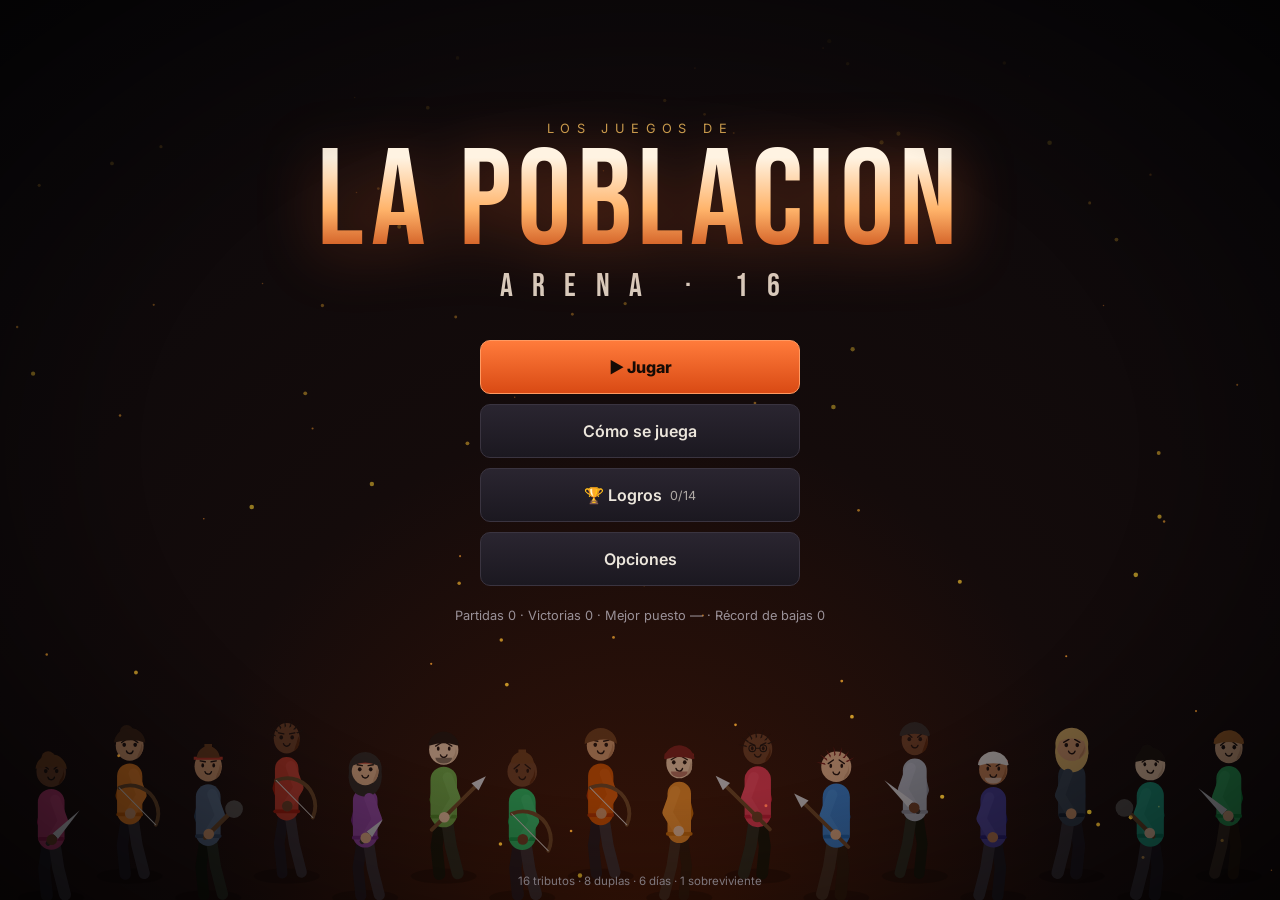
==== commit 6bfff9f7: "Tienda de patrocinadores, vista previa animada en la selección, confeti de victoria, equilibrio de l" ====
--- a/index.html
+++ b/index.html
@@ -46,7 +46,7 @@
 .mut{color:var(--mut)}
 .tag{display:inline-block;font-size:.7rem;font-weight:800;letter-spacing:.08em;text-transform:uppercase;padding:.25em .6em;border-radius:6px;background:#2a2430;color:var(--gold)}
 /* select grid */
-.grid16{display:grid;grid-template-columns:repeat(auto-fill,minmax(118px,1fr));gap:10px}
+.grid16{display:grid;grid-template-columns:repeat(8,1fr);gap:10px}
 .tcard{position:relative;padding:10px 8px 10px;border-radius:12px;background:var(--panel);border:1px solid var(--line);text-align:center;transition:.2s;cursor:pointer}
 .tcard img{width:84px;height:84px;display:block;margin:0 auto 6px;border-radius:50%;background:#0f0d12;border:2px solid #2d2833}
 .tcard .nm{font-family:"Bebas Neue";font-size:1.45rem;letter-spacing:.06em;line-height:1}
@@ -58,7 +58,7 @@
 .tcard.comp img{border-color:var(--blue)}
 .tcard .badge{position:absolute;top:6px;left:6px;font-size:.6rem;font-weight:800;padding:.2em .5em;border-radius:5px}
 .detail{display:grid;grid-template-columns:120px 1fr;gap:16px;padding:16px;align-items:center}
-.detail img{width:120px;height:120px;border-radius:16px;background:#0f0d12}
+.detail img,.detail canvas{width:120px;height:150px;border-radius:16px;background:#0f0d12}
 .stat{display:grid;grid-template-columns:62px 1fr 22px;align-items:center;gap:8px;font-size:.75rem;margin:3px 0}
 .stat .bar{height:7px;border-radius:4px;background:#26212b;overflow:hidden}
 .stat .bar i{display:block;height:100%;background:linear-gradient(90deg,var(--ember),var(--gold));border-radius:4px}
@@ -151,7 +151,7 @@
  .game{grid-template-columns:1fr;grid-template-rows:auto auto auto;height:auto}
  .mapwrap{height:52vh;min-height:280px}
  .side{overflow:visible}
- .detail{grid-template-columns:84px 1fr}.detail img{width:84px;height:84px}
+ .detail{grid-template-columns:84px 1fr}.detail img,.detail canvas{width:84px!important;height:105px!important}
  .grid16{grid-template-columns:repeat(4,1fr);gap:6px}
  .tcard{padding:6px 2px}.tcard img{width:58px;height:58px}.tcard .nm{font-size:1.1rem}.tcard .pk{display:none}
  .cbar .row{flex-wrap:nowrap;gap:5px}.cbar .btn{min-width:0;flex:1;font-size:.7rem;padding:.55em .2em}.cbar .btn small{font-size:.62rem}
@@ -684,7 +684,7 @@
   const wl = w.m.filter(t => t.alive);
   l.m.filter(t => t.alive).forEach(t => {
     const k = pick(wl);
-    if (Math.random() < .72) { kill(t, k); addLog(FEED_KILL[ri(0, FEED_KILL.length - 1)].replace('{a}', `<b>${cap(k.name)}</b>`).replace('{b}', `<b>${cap(t.name)}</b>`), 'k'); }
+    if (Math.random() < .64) { kill(t, k); addLog(FEED_KILL[ri(0, FEED_KILL.length - 1)].replace('{a}', `<b>${cap(k.name)}</b>`).replace('{b}', `<b>${cap(t.name)}</b>`), 'k'); }
     else { hurt(t, rnd(15, 35)); l.sec = pick(SECTORS[l.sec].adj.filter(x => !G.closed.includes(x)).concat([0])); }
   });
   wl.forEach(t => { if (Math.random() < .6) { const before = t.alive; hurt(t, rnd(6, 30)); if (before && !t.alive) addLog(`<b>${cap(t.name)}</b> ganó la pelea pero murió desangrado`, 'k'); } });
@@ -695,7 +695,7 @@
   for (const tm of aliveTeams()) if (!tm.player) (bySec[tm.sec] = bySec[tm.sec] || []).push(tm);
   for (const sec in bySec) {
     const ts = shuffle(bySec[sec]);
-    for (let i = 0; i + 1 < ts.length; i += 2) if (Math.random() < (+sec === 0 ? .8 : .55)) aiFight(ts[i], ts[i + 1]);
+    for (let i = 0; i + 1 < ts.length; i += 2) if (Math.random() < (+sec === 0 ? .65 : .4)) aiFight(ts[i], ts[i + 1]);
   }
   // peligros y zonas cerradas
   for (const tm of aliveTeams()) {
@@ -1098,7 +1098,7 @@
   view(`<div class="screen"><div class="card wrap" style="max-width:720px;padding:24px"><h2 style="font-size:2.6rem">Cómo se juega</h2><div class="howto">
   <h3>La premisa</h3>16 de La Población entran a la arena en 8 duplas. Elegís quién sos y a quién querés de compañero; el resto se sortea. Durante 6 días vas a tener que comer, esconderte, pelear y decidir en quién confiar. Sale uno solo.
   <h3>Cada turno</h3>El día tiene tres momentos: mañana, tarde y noche. En cada uno elegís qué hacer: <b>moverte</b> (tocá un sector vecino en el mapa), <b>explorar</b>, <b>cazar</b>, <b>descansar</b> o <b>esconderte</b>. Después se mueven los demás. Si coinciden en un sector, puede haber pelea.
-  <h3>Lo que tenés que cuidar</h3><b>Vida</b>: si llega a cero, se terminó. <b>Saciedad</b>: baja cada turno; en cero, el hambre te come la vida. <b>Lealtad</b>: si tu compañero confía poco en vos, una noche puede clavarte el cuchillo. <b>Audiencia</b>: el show manda; con fama te llegan regalos de patrocinadores.
+  <h3>Lo que tenés que cuidar</h3><b>Vida</b>: si llega a cero, se terminó. <b>Saciedad</b>: baja cada turno; en cero, el hambre te come la vida. <b>Lealtad</b>: si tu compañero confía poco en vos, una noche puede clavarte el cuchillo. <b>Audiencia</b>: el show manda. De noche, los patrocinadores te dejan canjear audiencia por objetos.
   <h3>Combate</h3>Por turnos. Atacar, golpe fuerte (gasta energía ⚡), cubrirse, usar objetos o huir. Tocá a un enemigo para apuntarle. Cada personaje tiene una habilidad propia.<h3>Alianzas</h3>Otras duplas pueden proponerte una alianza: mientras dure no se atacan. Pero ninguna alianza dura para siempre.<h3>Atajos en PC</h3>En combate, las teclas 1 a 5. En el mapa: E explorar, C cazar, D descansar, S esconderse. En los carteles, los números eligen la opción y Enter continúa.
   <h3>La arena</h3>Hay peligros que cambian cada día y a partir del día 3 la arena se achica: las zonas cerradas matan. El día 6 se termina todo en la Cornucopia.
   </div><button class="btn primary" style="margin-top:18px" id="bk">Entendido</button></div></div>`);
@@ -1124,16 +1124,29 @@
 }
 // ---------- Selección ----------
 function statRows(ch) { return [['Fuerza', 'fue'], ['Agilidad', 'agi'], ['Astucia', 'ast'], ['Aguante', 'res']].map(([n, k]) => `<div class="stat"><span>${n}</span><div class="bar"><i style="width:${ch[k] * 10}%"></i></div><b>${ch[k]}</b></div>`).join(''); }
+function previewLoop(ch) {
+  const cv = $('#pv'); if (!cv) return; const t = newTribute(ch);
+  const f = { L: t.L, dir: 1, seed: 1, hp: 1, maxhp: 1, weapon: ch.perk === 'arquero' ? 'arco' : ['cuchillo', 'machete', 'lanza', 'hacha', 'maza'][ch.id % 5], anim: { type: 'win', t0: performance.now(), dur: 900 } };
+  (function loop(now) {
+    if (!document.body.contains(cv)) return; requestAnimationFrame(loop);
+    cv.width = 240; cv.height = 300; const c = cv.getContext('2d');
+    const g = c.createRadialGradient(120, 200, 10, 120, 180, 170); g.addColorStop(0, shade(t.L.shirt, -50)); g.addColorStop(1, '#0d0b10'); c.fillStyle = g; c.fillRect(0, 0, 240, 300);
+    f.x = 120; f.y = 285; f.scale = 1.75;
+    if (!f.anim && Math.random() < .006) f.anim = { type: pick(['atk', 'guard', 'win', 'cast']), t0: now, dur: 700, dist: 10 };
+    drawFighter(c, f, now);
+  })(performance.now());
+}
 function screenSelect() {
   let me = null, comp = null, focus = CHARS[0];
   function render() {
     const step = me === null ? 0 : 1;
     view(`<div class="screen" style="justify-content:flex-start"><div class="wrap">
     <div class="title-row"><div><span class="tag">Paso ${step + 1} de 2</span><h2>${step ? 'Elegí a tu compañero' : 'Elegí tu tributo'}</h2></div><button class="btn ghost" id="bk">← Volver</button></div>
-    <div class="card detail"><img src="${portrait(focus, 240)}"><div><div class="disp" style="font-size:2.4rem;line-height:1">${cap(focus.name)}</div><div style="margin:4px 0 8px"><span class="tag">${PERKS[focus.perk].n}</span> <span class="mut" style="font-size:.85rem">${PERKS[focus.perk].d}</span></div>${statRows(focus)}</div></div>
+    <div class="card detail"><canvas id="pv" style="width:120px;height:150px"></canvas><div><div class="disp" style="font-size:2.4rem;line-height:1">${cap(focus.name)}</div><div style="margin:4px 0 8px"><span class="tag">${PERKS[focus.perk].n}</span> <span class="mut" style="font-size:.85rem">${PERKS[focus.perk].d}</span></div>${statRows(focus)}</div></div>
     <div class="grid16" style="margin-top:14px">${CHARS.map(ch => `<div class="tcard ${ch.id === me ? 'sel' : ''} ${ch.id === comp ? 'comp' : ''}" data-id="${ch.id}">${ch.id === me ? '<span class="badge" style="background:var(--ember);color:#000">VOS</span>' : ch.id === comp ? '<span class="badge" style="background:var(--blue);color:#000">DUPLA</span>' : ''}<img src="${portrait(ch, 168)}"><div class="nm">${cap(ch.name)}</div><div class="pk">${PERKS[ch.perk].n}</div></div>`).join('')}</div>
     <div class="card selbar"><div class="mut" style="font-size:.9rem">${me === null ? 'Tocá un tributo para ver sus stats y elegilo.' : comp === null ? `Sos <b style="color:var(--ember)">${cap(CHARS[me].name)}</b>. Ahora elegí con quién entrás.` : `<b style="color:var(--ember)">${cap(CHARS[me].name)}</b> + <b style="color:var(--blue)">${cap(CHARS[comp].name)}</b>. El resto se sortea.`}</div>
     <div style="display:flex;gap:8px">${step && comp === null ? `<button class="btn" id="rnd">🎲 Al azar</button>` : ''}<button class="btn primary" id="ok" ${(step === 0) || comp !== null ? '' : 'disabled'}>${step === 0 ? `Elegir a ${cap(focus.name)}` : 'Al sorteo →'}</button></div></div></div></div>`);
+    previewLoop(focus);
     app.querySelectorAll('.tcard').forEach(el => el.onclick = () => { const id = +el.dataset.id; focus = CHARS[id]; if (step === 1 && id !== me) comp = id; render(); });
     $('#bk').onclick = () => { if (step) { me = null; comp = null; render(); } else screenTitle(); };
     $('#ok').onclick = () => { if (step === 0) { me = focus.id; focus = CHARS[(me + 1) % 16]; render(); } else screenDraw(me, comp); };
@@ -1270,7 +1283,7 @@
   if (!busy && !G.over) saveGame();
   const alive = aliveT().length;
   $('#top').innerHTML = `<div><div class="day">Día ${G.day}<span class="mut" style="font-size:1.1rem"> / 6</span></div><div class="ph">${PHASES[G.phase]}</div></div><div class="spacer"></div>
-  <div class="chip" title="Tributos con vida">👥 ${alive}</div><div class="chip" title="Audiencia: con 25 o más te llegan regalos a la noche">⭐ ${G.fame}</div>${G.hazard ? `<div class="chip" style="border-color:#4a6b2a">${G.hazard.ic} ${G.hazard.n} en ${SECTORS[G.hazard.sec].n}</div>` : ''}${G.allies.length ? `<div class="chip" title="Aliados">🤝 ${G.allies.map(i => G.teams[i].m.filter(t => t.alive).map(t => cap(t.name)).join('/')).join(', ')}</div>` : ''}${G.closed.length ? `<div class="chip" style="border-color:#7a2b2b">⛔ ${G.closed.length} zonas cerradas</div>` : ''}<button class="chip" id="b-menu">☰</button>`;
+  <div class="chip" title="Tributos con vida">👥 ${alive}</div><div class="chip" title="Audiencia: de noche la canjeás con los patrocinadores">⭐ ${G.fame}</div>${G.hazard ? `<div class="chip" style="border-color:#4a6b2a">${G.hazard.ic} ${G.hazard.n} en ${SECTORS[G.hazard.sec].n}</div>` : ''}${G.allies.length ? `<div class="chip" title="Aliados">🤝 ${G.allies.map(i => G.teams[i].m.filter(t => t.alive).map(t => cap(t.name)).join('/')).join(', ')}</div>` : ''}${G.closed.length ? `<div class="chip" style="border-color:#7a2b2b">⛔ ${G.closed.length} zonas cerradas</div>` : ''}<button class="chip" id="b-menu">☰</button>`;
   const cAlive = G.C.alive;
   const acts = [['explore', '🔎', 'Explorar', 'Buscar cosas y problemas'], ['hunt', '🍖', 'Cazar', 'Conseguir comida'], ['rest', '💤', 'Descansar', 'Curarse, más expuesto'], ['hide', '🌿', 'Esconderse', 'Casi no te encuentran']];
   $('#side').innerHTML = `${whoCard(G.P, `<div class="meter hu" style="margin-top:8px"><i style="width:${G.hunger}%"></i></div><div class="ml"><span>🍖 Saciedad ${G.hunger}</span><span>${G.hunger < 25 ? '<b style="color:#ffc94a">¡Hambre!</b>' : ''}</span></div>`)}
@@ -1413,7 +1426,7 @@
   await new Promise(r => $('#nx').onclick = r);
   screenGame(); Snd.music('map');
   // patrocinadores
-  if (G.fame >= 25) { const n = Math.min(2, Math.floor(G.fame / 25)); G.fame -= n * 25; const gifts = []; for (let i = 0; i < n; i++) gifts.push(give(teamPerk('suerte') ? pick(LOOT_RARE) : rollLoot(.5))); Snd.play('drop'); await tell({ title: '🪂 Patrocinadores', biome: SECTORS[G.sec].b, night: true, text: `Dos pitidos y un paracaídas plateado. Alguien allá afuera apuesta por vos: ${gifts.join(', ')}.`, cls: 'good' }); }
+  await sponsorShop();
   // traición del compañero
   if (G.C.alive && G.P.alive) {
     G.loyalty = clamp(G.loyalty - 4, 0, 100);
@@ -1427,6 +1440,17 @@
     }
   }
   if (aliveTeams().filter(tm => !tm.player).length === 0) { await finalDilemma(); }
+}
+const SHOP = [['racion', 12], ['agua', 8], ['vendas', 14], ['botiquin', 24], ['arroj', 16], ['polvo', 18], ['escudo', 22], ['humo', 20], ['trampa', 15], ['veneno', 18], ['bomba', 34], ['lanza', 30], ['hacha', 36]];
+async function sponsorShop() {
+  let bought = 0;
+  while (G.fame >= 8 && bought < 3) {
+    const off = shuffle(SHOP.filter(([, c]) => c <= G.fame)).slice(0, 4).map(([id, c]) => [id, teamPerk('suerte') ? Math.round(c * .8) : c]);
+    if (!off.length) break;
+    const i = await ask({ tag: `Audiencia: ⭐ ${G.fame}`, title: '🪂 Patrocinadores', biome: SECTORS[G.sec].b, night: true, text: bought ? '¿Algo más? Los patrocinadores siguen mirando.' : 'Te llega un mensaje: los patrocinadores quieren mandarte algo. Elegí qué pedir con la audiencia que juntaste.', opts: [...off.map(([id, c]) => ({ t: `${ITEMS[id].ic} ${ITEMS[id].n}`, sub: `⭐ ${c}` })), { t: bought ? 'Listo, gracias' : 'Guardar la audiencia para después', cls: 'ghost' }] });
+    if (i >= off.length) break;
+    const [id, c] = off[i]; G.fame -= c; bought++; Snd.play('drop'); toast(`🪂 Llegó: ${give(id)}`);
+  }
 }
 async function newDay() {
   G.feast = G.feast === 1 ? 2 : 0;
@@ -1490,6 +1514,15 @@
   const winT = aliveTeams()[0], winner = winT ? winT.m.filter(t => t.alive).map(t => cap(t.name)).join(' y ') : 'nadie';
   endScreen(false, txt || `${cap(G.P.name)} cayó en el puesto #${place}. ${G.P.killer ? 'Lo mató ' + (typeof G.P.killer === 'string' ? G.P.killer : '') + '.' : ''}`, winner, place);
 }
+function confetti() {
+  const cv = document.createElement('canvas'); cv.style.cssText = 'position:fixed;inset:0;width:100%;height:100%;pointer-events:none;z-index:40'; document.body.appendChild(cv);
+  const W = cv.width = innerWidth, H = cv.height = innerHeight, c = cv.getContext('2d'), t0 = performance.now();
+  const ps = Array.from({ length: 160 }, () => ({ x: Math.random() * W, y: -Math.random() * H, vx: rnd(-1, 1), vy: rnd(2, 5), r: rnd(0, 6), vr: rnd(-.2, .2), w: rnd(5, 10), col: pick(['#ffd27a', '#ff6a2b', '#fff3e2', '#e8b65a', '#c2410c']) }));
+  (function loop(now) {
+    const k = now - t0; if (k > 6000) return cv.remove(); requestAnimationFrame(loop); c.clearRect(0, 0, W, H); c.globalAlpha = k > 4500 ? (6000 - k) / 1500 : 1;
+    ps.forEach(p => { p.x += p.vx + Math.sin(now / 400 + p.r) * .6; p.y += p.vy; p.r += p.vr; if (p.y > H + 10) p.y = -10; c.save(); c.translate(p.x, p.y); c.rotate(p.r); c.fillStyle = p.col; c.fillRect(-p.w / 2, -p.w / 4, p.w, p.w / 2); c.restore(); });
+  })(t0);
+}
 function endScreen(won, txt, winner, place) {
   clearSave();
   BG.set(true);
@@ -1501,6 +1534,7 @@
   <div class="card" style="margin-top:12px"><div class="sectitle">Los 16</div><div class="grid16" style="padding:12px">${G.all.slice().sort((a, b) => (b.alive - a.alive) || (b.diedDay - a.diedDay)).map(t => `<div class="tcard ${t.alive ? 'sel' : ''}" style="cursor:default"><img src="${portrait(t.ch, 120, t.alive ? 0 : 2)}" class="${t.alive ? '' : 'dead'}"><div class="nm">${cap(t.name)}</div><div class="pk">${t.alive ? 'Sobrevivió' : 'Día ' + t.diedDay + ' · ' + esc(t.killer || '')}${t.kills ? ' · ' + t.kills + '☠' : ''}</div></div>`).join('')}</div></div>
   <div style="display:flex;gap:10px;justify-content:center;margin:20px 0 40px;flex-wrap:wrap"><button class="btn primary" id="again">Jugar otra vez</button><button class="btn" id="home">Menú</button></div></div></div>`);
   $('#again').onclick = screenSelect; $('#home').onclick = screenTitle;
+  if (won) confetti();
 }
 window.__dbg = () => G;
 screenTitle();
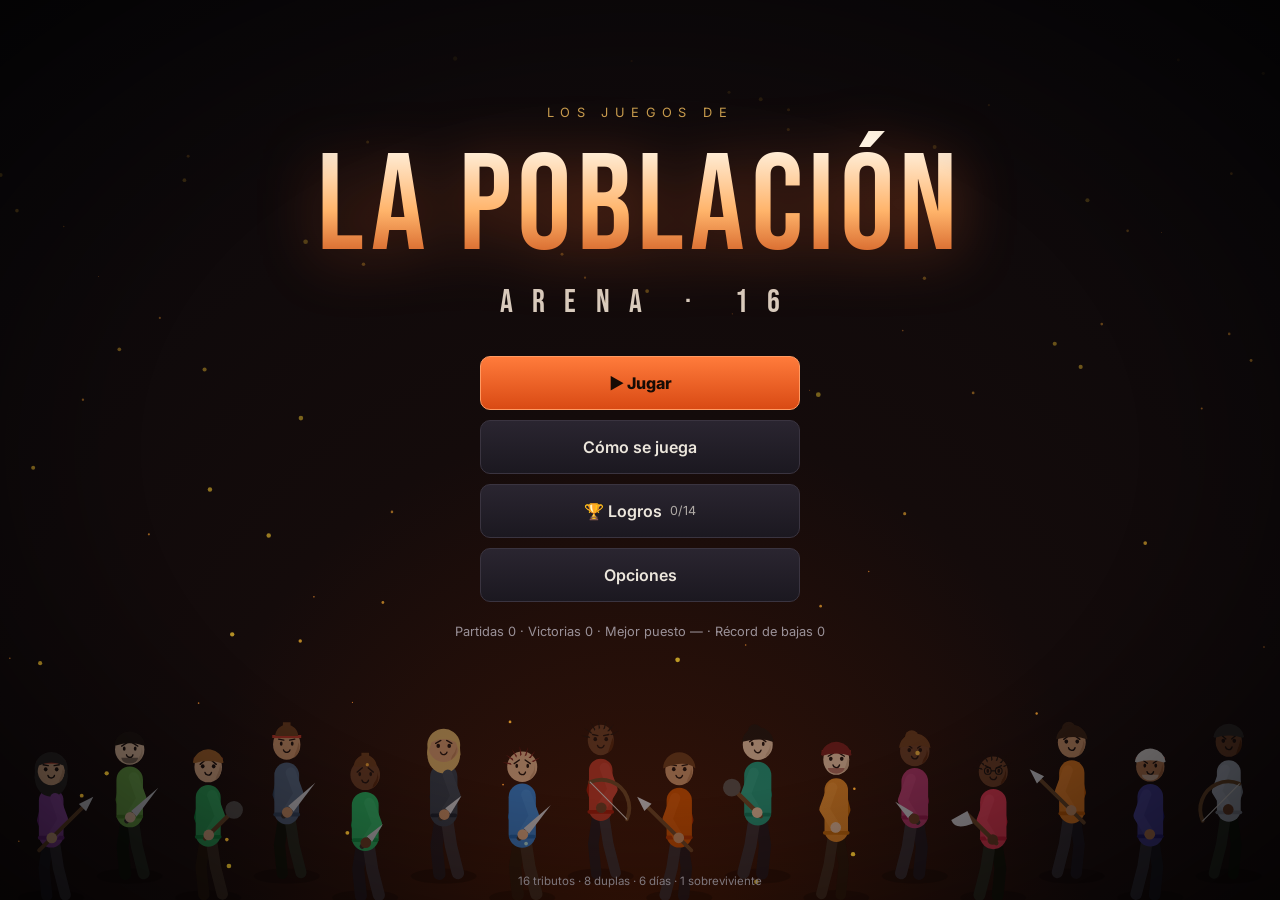
==== commit 6ff3a227: "Ajustes para celular: mapa sin tapar, acciones primero, título con acento visible Co-Authored-By: Cl" ====
--- a/index.html
+++ b/index.html
@@ -33,7 +33,7 @@
 /* title */
 .logo{text-align:center;margin-bottom:34px}
 .logo .kicker{font-size:.8rem;letter-spacing:.5em;color:var(--gold);text-transform:uppercase;margin-bottom:10px;opacity:.85}
-.logo h1{font-size:clamp(3.4rem,13vw,8.5rem);line-height:.85;background:linear-gradient(180deg,#fff3e2 10%,#ffb46b 55%,#c2410c);-webkit-background-clip:text;background-clip:text;color:transparent;filter:drop-shadow(0 6px 30px rgba(255,106,43,.35))}
+.logo h1{font-size:clamp(3.4rem,13vw,8.5rem);line-height:1;padding-top:.08em;background:linear-gradient(180deg,#fff3e2 10%,#ffb46b 55%,#c2410c);-webkit-background-clip:text;background-clip:text;color:transparent;filter:drop-shadow(0 6px 30px rgba(255,106,43,.35))}
 .logo .sub{font-family:"Bebas Neue";font-size:clamp(1.3rem,4vw,2rem);letter-spacing:.6em;color:#d8cbbd;margin-top:6px;padding-left:.6em}
 .menu{display:flex;flex-direction:column;gap:10px;width:min(320px,100%)}
 .menu .btn{width:100%;padding:1em}
@@ -149,7 +149,8 @@
 @media (max-width:900px){
  html,body{overflow:auto}
  .game{grid-template-columns:1fr;grid-template-rows:auto auto auto;height:auto}
- .mapwrap{height:52vh;min-height:280px}
+ .mapwrap{height:auto;min-height:0}.mapwrap canvas{height:min(48vh,92vw)}#secinfo{position:static!important;padding:0 10px 10px}#secinfo .card{max-width:none!important;display:block!important}
+ .actcard{order:-1}
  .side{overflow:visible}
  .detail{grid-template-columns:84px 1fr}.detail img,.detail canvas{width:84px!important;height:105px!important}
  .grid16{grid-template-columns:repeat(4,1fr);gap:6px}
@@ -1288,7 +1289,7 @@
   const acts = [['explore', '🔎', 'Explorar', 'Buscar cosas y problemas'], ['hunt', '🍖', 'Cazar', 'Conseguir comida'], ['rest', '💤', 'Descansar', 'Curarse, más expuesto'], ['hide', '🌿', 'Esconderse', 'Casi no te encuentran']];
   $('#side').innerHTML = `${whoCard(G.P, `<div class="meter hu" style="margin-top:8px"><i style="width:${G.hunger}%"></i></div><div class="ml"><span>🍖 Saciedad ${G.hunger}</span><span>${G.hunger < 25 ? '<b style="color:#ffc94a">¡Hambre!</b>' : ''}</span></div>`)}
   ${whoCard(G.C, cAlive ? `<div class="meter lo" style="margin-top:8px"><i style="width:${G.loyalty}%"></i></div><div class="ml"><span>🤝 Lealtad ${G.loyalty}</span><span>${G.loyalty < 30 ? '<b style="color:#ff6b5b">Desconfía</b>' : G.loyalty > 75 ? 'Te banca' : ''}</span></div>` : `<div class="ml"><span>☠ Murió el día ${G.C.diedDay} · ${esc(G.C.killer)}</span></div>`)}
-  <div class="card"><div class="sectitle">¿Qué hacés? ${busy ? '' : '<span style="color:var(--ember);text-transform:none;letter-spacing:0">· o tocá un sector vecino para moverte</span>'}</div><div class="acts">${acts.map(([k, ic, n, d]) => `<button class="btn" data-a="${k}" ${busy ? 'disabled' : ''} title="${d}"><span class="ic">${ic}</span>${n}<small>${d}</small></button>`).join('')}
+  <div class="card actcard"><div class="sectitle">¿Qué hacés? ${busy ? '' : '<span style="color:var(--ember);text-transform:none;letter-spacing:0">· o tocá un sector vecino para moverte</span>'}</div><div class="acts">${acts.map(([k, ic, n, d]) => `<button class="btn" data-a="${k}" ${busy ? 'disabled' : ''} title="${d}"><span class="ic">${ic}</span>${n}<small>${d}</small></button>`).join('')}
   ${cAlive ? `<button class="btn danger" data-a="betray" ${busy ? 'disabled' : ''} style="grid-column:1/-1;padding:.55em"><span>🗡️ Traicionar a ${cap(G.C.name)}</span></button>` : ''}</div></div>
   <div class="card"><div class="sectitle">Mochila ${G.inv.length}/10</div><div class="inv">${Array.from({ length: 8 }, (_, i) => { const ks = [...new Set(G.inv)], k = ks[i]; return k ? `<div class="slot f" data-it="${k}">${ITEMS[k].ic}<span class="q">${G.inv.filter(x => x === k).length}</span></div>` : '<div class="slot"></div>'; }).join('')}</div></div>
   <div class="card"><div class="sectitle">Lo que pasa en la arena</div><div class="log">${G.log.slice(0, 40).map(l => `<p class="${l.cls || ''}"><span class="mut">D${l.d}</span> ${l.html}</p>`).join('') || '<p class="mut">Silencio. Demasiado.</p>'}</div></div>`;
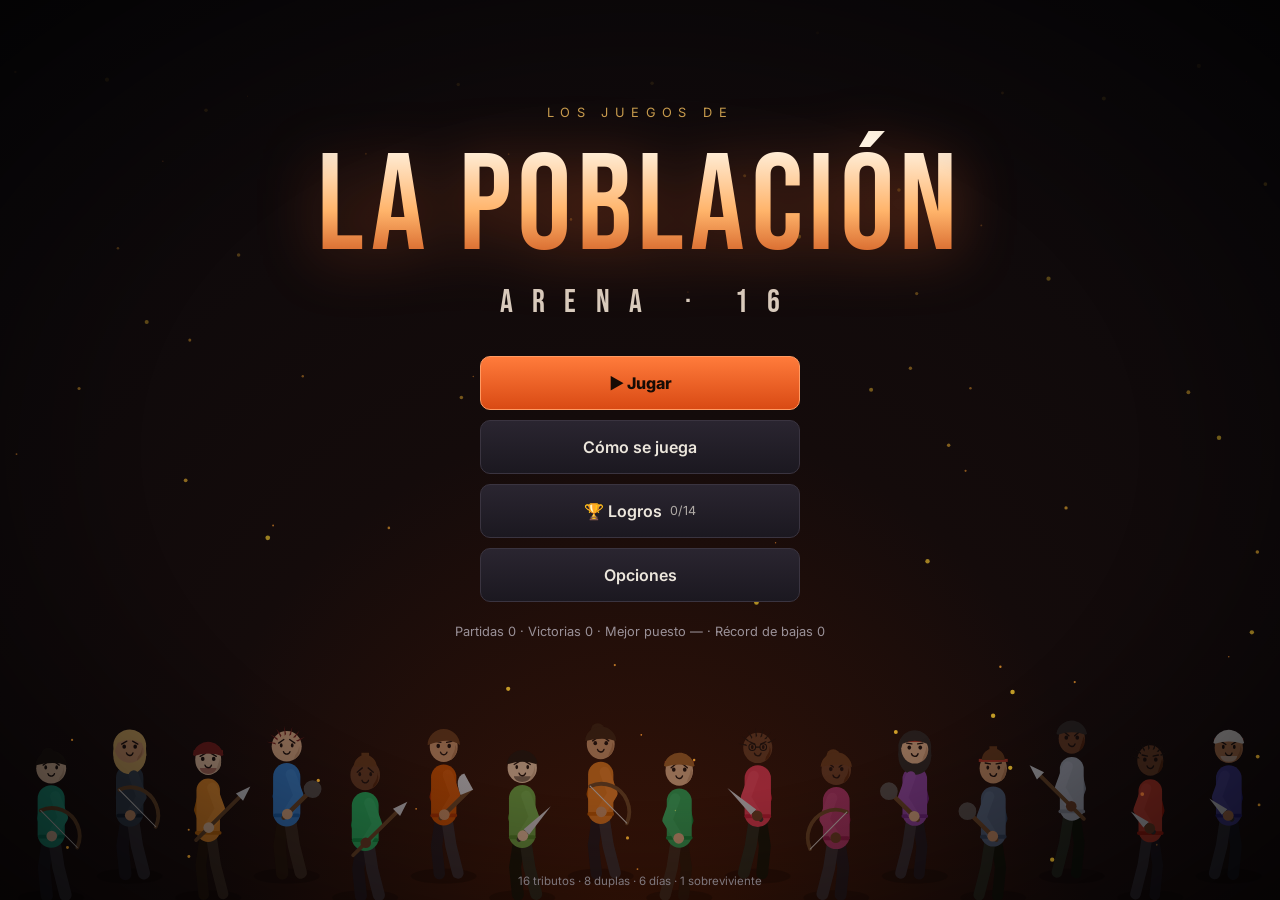
==== commit 568b441d: "Márgenes seguros para celular y tema oscuro fijo Co-Authored-By: Claude Opus 5.5 <noreply@anthropic." ====
--- a/index.html
+++ b/index.html
@@ -7,11 +7,11 @@
 <title>La Población · Arena 16</title>
 <link rel="preconnect" href="https://fonts.googleapis.com">
 <link href="https://fonts.googleapis.com/css2?family=Bebas+Neue&family=Inter:wght@400;600;800&display=swap" rel="stylesheet">
-<style>:root{--bg:#0b0a0d;--panel:#15131a;--panel2:#1d1a23;--line:#2c2833;--txt:#ece6dc;--mut:#9a9198;--ember:#ff6a2b;--gold:#e8b65a;--red:#e2403a;--green:#4ec27a;--blue:#4aa3ff;--purple:#a879ff;--r:14px}
+<style>:root{color-scheme:dark;--bg:#0b0a0d;--panel:#15131a;--panel2:#1d1a23;--line:#2c2833;--txt:#ece6dc;--mut:#9a9198;--ember:#ff6a2b;--gold:#e8b65a;--red:#e2403a;--green:#4ec27a;--blue:#4aa3ff;--purple:#a879ff;--r:14px}
 *{box-sizing:border-box;margin:0;padding:0;-webkit-tap-highlight-color:transparent}
 html,body{height:100%;background:var(--bg);color:var(--txt);font-family:Inter,system-ui,sans-serif;overflow:hidden;user-select:none}
 #bg{position:fixed;inset:0;width:100%;height:100%;z-index:0}
-#app{position:fixed;inset:0;z-index:1;overflow:auto}
+#app{position:fixed;inset:0;z-index:1;overflow:auto;padding:env(safe-area-inset-top,0px) env(safe-area-inset-right,0px) env(safe-area-inset-bottom,0px) env(safe-area-inset-left,0px)}
 body:after{content:"";position:fixed;inset:0;pointer-events:none;z-index:50;background:radial-gradient(ellipse at center,transparent 55%,rgba(0,0,0,.6));}
 h1,h2,h3,.disp{font-family:"Bebas Neue",Impact,sans-serif;letter-spacing:.04em;font-weight:400}
 button{font:inherit;color:var(--txt);cursor:pointer;border:0;background:none}
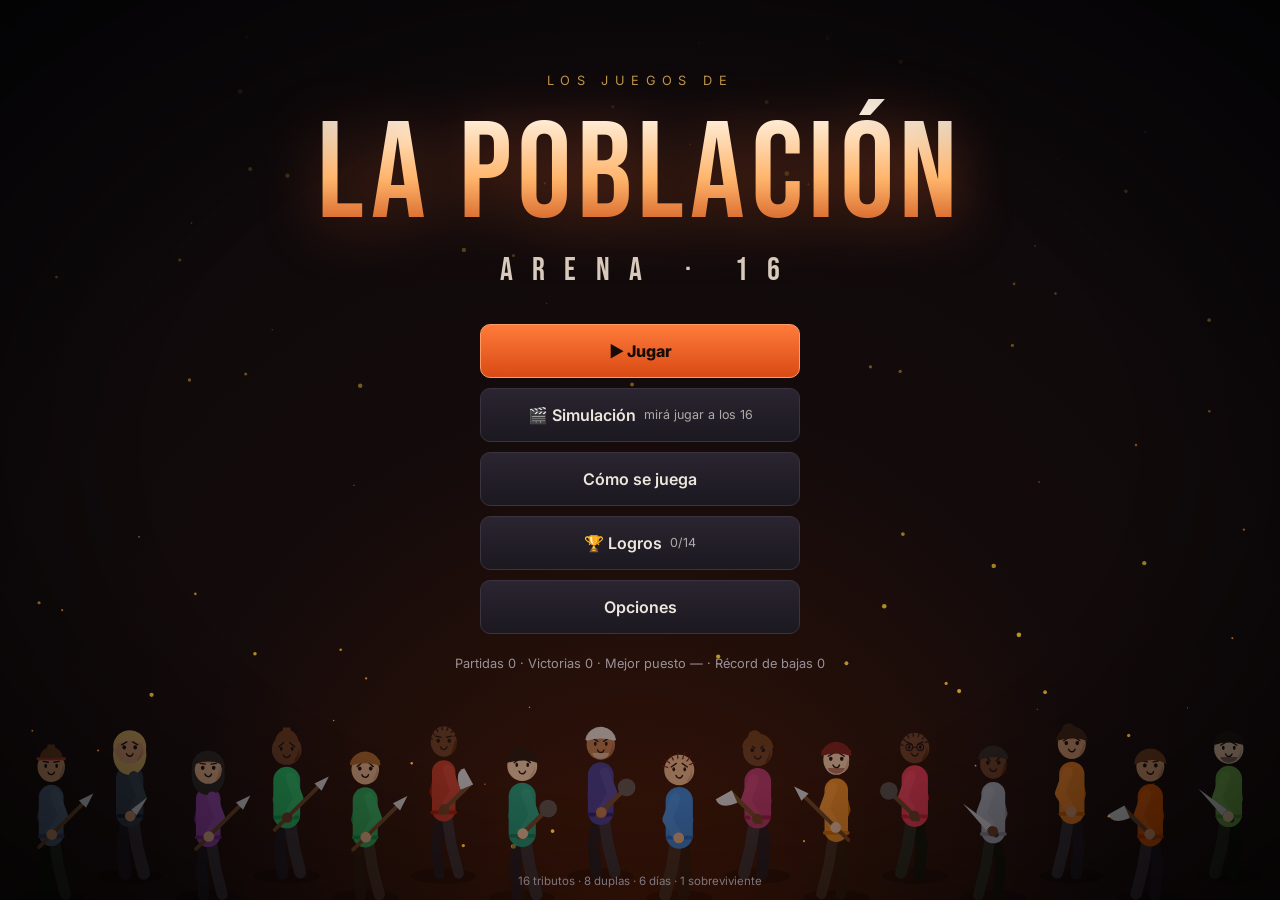
==== commit 0d567afa: "Poderes especiales por personaje, modo Simulación, muertes según arma y hora Co-Authored-By: Claude " ====
--- a/index.html
+++ b/index.html
@@ -338,7 +338,32 @@
 ];
 const PHASES = ['Mañana', 'Tarde', 'Noche'];
 const FEED_KILL = ['{a} le partió la cabeza a {b}', '{a} sorprendió a {b} por la espalda', '{a} y su compañero acorralaron a {b}', '{a} ganó un duelo brutal contra {b}', '{a} empujó a {b} por un barranco', '{a} le clavó una flecha a {b}', '{a} estranguló a {b} mientras dormía'];
-const FEED_FLAVOR = ['{a} encontró agua limpia.', '{a} se lastimó un tobillo.', '{a} pasó la noche llorando.', '{a} y {b} discutieron a los gritos.', '{a} juntó bayas.', '{a} recibió un regalo de un patrocinador.', '{a} se esconde en un árbol.', '{a} afila un palo.'];
+const KILL_BY = {
+  arco: ['{a} le clavó una flecha a {b} desde lejos', '{a} esperó arriba de un árbol y le disparó a {b}'],
+  cuchillo: ['{a} le clavó el cuchillo a {b}', '{a} sorprendió a {b} por la espalda con un cuchillo'], machete: ['{a} le abrió el pecho a {b} con el machete', '{a} persiguió a {b} machete en mano'],
+  lanza: ['{a} atravesó a {b} con una lanza', '{a} le tiró la lanza a {b} y no falló'], hacha: ['{a} le partió la cabeza a {b} con el hacha', '{a} derribó a {b} de un hachazo'],
+  maza: ['{a} le rompió el cráneo a {b} con la maza', '{a} aplastó a {b} a mazazos'],
+  none: ['{a} ahogó a {b} en el barro', '{a} empujó a {b} por un barranco', '{a} le reventó la cabeza a {b} con una piedra', '{a} ganó a las piñas un duelo brutal contra {b}'],
+  night: ['{a} estranguló a {b} mientras dormía', '{a} encontró a {b} dormido junto al fuego y no lo dudó'],
+};
+const killLine = (k, v) => { const pool = (typeof G !== 'undefined' && G && G.phase === 2 && Math.random() < .5) ? KILL_BY.night : KILL_BY[k.weapon] || KILL_BY.none; return pool[Math.floor(Math.random() * pool.length)].replace('{a}', `<b>${k.name.charAt(0).toUpperCase() + k.name.slice(1)}</b>`).replace('{b}', `<b>${v.name.charAt(0).toUpperCase() + v.name.slice(1)}</b>`); };
+const FEED_FLAVOR = ['{a} encontró agua limpia.', '{a} se lastimó un tobillo.', '{a} pasó la noche llorando.', '{a} y {b} discutieron a los gritos.', '{a} juntó bayas.', '{a} recibió un regalo de un patrocinador.', '{a} se esconde en un árbol.', '{a} afila un palo.',
+  '{a} habla solo en voz alta.', '{a} se pone a cantar bajito para no dormirse.', '{a} intenta pescar con una remera.', '{a} encuentra una mochila vacía y la patea.',
+  '{a} le roba comida a {b} sin que se dé cuenta.', '{a} y {b} se cruzan y se hacen los que no se vieron.', '{a} se corta el pelo con un cuchillo.', '{a} arma un refugio con ramas.',
+  '{a} le grita a la cámara que lo saquen de ahí.', '{a} se queda mirando las estrellas.', '{a} se tropieza y se ríe solo.', '{a} entierra algo y marca el lugar.',
+  '{a} trepa una roca para ver el mapa.', '{a} le salva la vida a {b} y se van cada uno por su lado.', '{a} se pelea con un mapache por una lata.'];
+
+// habilidad activa de cada perfil (una vez por pelea)
+const SKILLS = {
+  tanque: ['🧱', 'Muralla', 'Escudo para vos y tu compañero.'], halcon: ['🎯', 'Tiro certero', 'Golpe crítico asegurado.'],
+  carnicero: ['🌪️', 'Masacre', 'Le pega a todos los enemigos.'], escurri: ['💨', 'Finta', 'Esquivás los próximos 2 ataques.'],
+  cocinero: ['🍖', 'Bocado', 'Te curás 25 de vida.'], medica: ['💉', 'Primeros auxilios', 'Cura 35 al aliado más herido.'],
+  carisma: ['🎤', 'El show', 'Distraés al enemigo (pierde el turno) y +12 audiencia.'], rastreo: ['🔍', 'Punto débil', 'El objetivo recibe +50% de daño por 3 golpes.'],
+  trampera: ['🪤', 'Trampa rápida', '12 de daño y aturde al objetivo.'], sigilo: ['🗡️', 'Puñalada', 'Doble daño, atraviesa la guardia.'],
+  suerte: ['🎲', 'A todo o nada', '50%: triple daño. 50%: le errás.'], estratega: ['♟️', 'Plan', 'Tu compañero ataca ya, con +50%.'],
+  berserk: ['😤', 'Furia', 'Perdés 15 de vida y tus próximos 2 golpes pegan doble.'], leal: ['🤝', 'Por mi dupla', 'Cura 20 a tu compañero y le da escudo.'],
+  resist: ['🫀', 'Segundo aire', 'Recuperás 30% de tu vida.'], arquero: ['🏹', 'Lluvia de flechas', 'Le pega a todos los enemigos.'],
+};
 
 // ===== Arte procedural: retratos, luchadores, paisajes, partículas =====
 const rnd = (a, b) => a + Math.random() * (b - a);
@@ -639,7 +664,7 @@
 function kill(t, by, how) {
   if (!t.alive) return; t.alive = false; t.hp = 0; t.diedDay = G.day; t.killer = by ? by.name : (how || 'la arena');
   if (by) by.kills++;
-  if (by === G.P && typeof ach === 'function') { ach('primera'); if (G.P.kills >= 5) ach('carnicero'); }
+  if (by === G.P && !G.sim && typeof ach === 'function') { ach('primera'); if (G.P.kills >= 5) ach('carnicero'); }
   G.fallenToday.push(t);
   if (t === G.P) mark(`Caíste. ${by ? 'Te mató ' + cap(by.name) : 'Te venció ' + (how || 'la arena')}.`);
   else if (t === G.C) mark(`Murió ${cap(t.name)}, tu compañero.`);
@@ -685,7 +710,7 @@
   const wl = w.m.filter(t => t.alive);
   l.m.filter(t => t.alive).forEach(t => {
     const k = pick(wl);
-    if (Math.random() < .64) { kill(t, k); addLog(FEED_KILL[ri(0, FEED_KILL.length - 1)].replace('{a}', `<b>${cap(k.name)}</b>`).replace('{b}', `<b>${cap(t.name)}</b>`), 'k'); }
+    if (Math.random() < .64) { kill(t, k); addLog(killLine(k, t), 'k'); }
     else { hurt(t, rnd(15, 35)); l.sec = pick(SECTORS[l.sec].adj.filter(x => !G.closed.includes(x)).concat([0])); }
   });
   wl.forEach(t => { if (Math.random() < .6) { const before = t.alive; hurt(t, rnd(6, 30)); if (before && !t.alive) addLog(`<b>${cap(t.name)}</b> ganó la pelea pero murió desangrado`, 'k'); } });
@@ -704,7 +729,7 @@
     if (G.closed.includes(tm.sec)) tm.m.forEach(t => { if (t.alive) { hurt(t, 30); if (!t.alive) { t.killer = 'la zona cerrada'; addLog(`<b>${cap(t.name)}</b> no salió a tiempo de la zona cerrada`, 'k'); } } });
     if (G.hazard && G.hazard.sec === tm.sec && Math.random() < .6) tm.m.forEach(t => { if (t.alive) { hurt(t, G.hazard.dmg); if (!t.alive) { t.killer = G.hazard.n.toLowerCase(); addLog(`<b>${cap(t.name)}</b> murió por ${G.hazard.n.toLowerCase()}`, 'k'); } } });
   }
-  if (Math.random() < .35) { const t = pick(aliveT().filter(t => t.team !== 0)); if (t) { const o = pick(aliveT().filter(x => x !== t)) || t; addLog(pick(FEED_FLAVOR).replace('{a}', `<b>${cap(t.name)}</b>`).replace('{b}', `<b>${cap(o.name)}</b>`)); } }
+  for (let n = 0; n < (G.sim ? 3 : 1); n++) if (Math.random() < (G.sim ? .7 : .35)) { const t = pick(aliveT().filter(t => G.sim || t.team !== 0)); if (t) { const o = pick(aliveT().filter(x => x !== t)) || t; addLog(pick(FEED_FLAVOR).replace('{a}', `<b>${cap(t.name)}</b>`).replace('{b}', `<b>${cap(o.name)}</b>`)); } }
 }
 function aiNightBetrayals() {
   for (const tm of aliveTeams()) {
@@ -905,13 +930,16 @@
 
   function calc(a, d, mult = 1) {
     const ta = a.t, w = ta.weapon ? ITEMS[ta.weapon] : null;
+    if (d.evade > 0) { d.evade--; return { hit: false, dmg: 0, crit: false }; }
     let hit = .9 - d.t.agi * .022 - (hasPerk(d.t, 'escurri') ? .15 : 0) - (a.blind > 0 ? .6 : 0) + (ta.weapon === 'hacha' ? -.05 : 0) + (opt.mult || 0);
     if (d.stun > 0) hit = 1;
     let dmg = (3 + ta.fue * 1.3 + (w ? w.w : 0) + (hasPerk(ta, 'carnicero') ? 3 : 0)) * rnd(.85, 1.15) * mult;
     if (hasPerk(ta, 'berserk') && ta.hp < ta.maxhp * .4) dmg *= 1.5;
     if (a.side === 'B') dmg *= Opt.diff || 1;
     const critC = .08 + (hasPerk(ta, 'halcon') ? .15 : 0) + (w && w.crit ? w.crit / 100 : 0) + (hasPerk(ta, 'arquero') && ta.weapon === 'arco' ? .1 : 0);
-    const crit = Math.random() < critC; if (crit) dmg *= 1.65;
+    const crit = a.nextCrit || Math.random() < critC; if (crit) dmg *= 1.65;
+    if (a.fury > 0) { a.fury--; dmg *= 2; } if (d.mark > 0) { d.mark--; dmg *= 1.5; }
+    if (a.nextCrit) { a.nextCrit = false; return { hit: true, dmg, crit }; }
     return { hit: Math.random() < hit, dmg, crit };
   }
   async function strike(a, d, mult = 1, label) {
@@ -921,8 +949,8 @@
     else await anim(a, 'atk', 360, { dist: Math.abs(d.x - a.x) - 70 * S });
     if (!r.hit) { anim(d, 'dodge', 420); Parts.text(d.x, d.y - 120 * S, 'ESQUIVA', '#9ad1ff'); Snd.play('miss'); say(`${cap(d.name)} esquiva ${label ? 'el ' + label : 'el golpe'} de ${cap(a.name)}.`); await sleep(450); return; }
     let dmg = r.dmg;
-    if (d.guard) { dmg *= .5; Snd.play('block'); Parts.burst(d.x + 20 * d.dir * -1, d.y - 70 * S, 10, '#9ad1ff', 4, 400, .1, 2.5); }
-    if (d.shield > 0) { dmg *= .5; d.shield--; Snd.play('block'); }
+    if (a.pierce) { a.pierce = false; } else if (d.guard) { dmg *= .5; Snd.play('block'); Parts.burst(d.x + 20 * d.dir * -1, d.y - 70 * S, 10, '#9ad1ff', 4, 400, .1, 2.5); }
+    else if (d.shield > 0) { dmg *= .5; d.shield--; Snd.play('block'); }
     dmg = Math.max(1, Math.round(dmg));
     if (a.coat > 0) { a.coat--; d.poison = 3; }
     if (a.t.weapon === 'maza' && Math.random() < .25) d.stun = 1;
@@ -957,10 +985,29 @@
   function talk(f, pool) { f.bubble = { txt: pick(pool), t0: performance.now() }; }
   const enemyTeam = G.teams.find(tm => tm.m.includes(enemies[0]));
   // ---- IA ----
+  async function skill(f, tgt) {
+    const [ic, n] = SKILLS[f.t.perk]; f.usedSkill = true; showBanner(n.toUpperCase(), '#7fd3ff'); talk(f, [n + '!']); Snd.play('crit'); await anim(f, 'cast', 450);
+    const mates = friends(f), fs = foes(f), p = f.t.perk;
+    if (p === 'tanque') { mates.forEach(m => { m.shield = 2; Parts.burst(m.x, m.y - 70 * S, 16, '#9ad1ff', 4, 700, 0, 3); }); say(`${cap(f.name)} cubre a su dupla.`); }
+    else if (p === 'halcon') { f.nextCrit = true; return strike(f, tgt, 1, n); }
+    else if (p === 'carnicero' || p === 'arquero') { for (const e of fs) if (!e.dead) await strike(f, e, .75, n); }
+    else if (p === 'escurri') { f.evade = 2; say(`${cap(f.name)} se mueve como un fantasma.`); }
+    else if (p === 'cocinero' || p === 'resist') { const h = heal(f.t, p === 'resist' ? f.t.maxhp * .3 : 25); Parts.text(f.x, f.y - 125 * S, '+' + h, '#6dffa0'); Snd.play('heal'); say(`${cap(f.name)} recupera ${h}.`); }
+    else if (p === 'medica' || p === 'leal') { const w = (p === 'leal' ? mates.filter(m => m !== f) : mates).sort((a, b) => a.hp / a.maxhp - b.hp / b.maxhp)[0] || f; const h = heal(w.t, p === 'leal' ? 20 : 35); if (p === 'leal') w.shield = 2; Parts.burst(w.x, w.y - 70 * S, 18, '#6dffa0', 3, 800, -.05, 3); Parts.text(w.x, w.y - 125 * S, '+' + h, '#6dffa0'); Snd.play('heal'); say(`${cap(f.name)} cura a ${cap(w.name)}: +${h}`); }
+    else if (p === 'carisma') { tgt.stun = 1; if (f.side === 'A') fame(12); say(`${cap(tgt.name)} se queda mirando el show. Pierde el turno.`); }
+    else if (p === 'rastreo') { tgt.mark = 3; Parts.text(tgt.x, tgt.y - 125 * S, '🎯', '#ff6b5b'); say(`${cap(f.name)} encuentra el punto débil de ${cap(tgt.name)}.`); }
+    else if (p === 'trampera') { tgt.stun = 1; await applyDmg(tgt, 12, f, false); say(`${cap(tgt.name)} pisa la trampa y queda aturdido.`); }
+    else if (p === 'sigilo') { f.pierce = true; return strike(f, tgt, 2, n); }
+    else if (p === 'suerte') { if (Math.random() < .5) { f.nextCrit = true; return strike(f, tgt, 1.8, n); } say('¡Le erra por un pelo!'); Snd.play('miss'); }
+    else if (p === 'estratega') { const m = mates.find(x => x !== f); if (m) { say(`${cap(f.name)}: "¡Ahora, ${cap(m.name)}!"`); await sleep(300); await strike(m, tgt, 1.5, 'plan'); } else return strike(f, tgt, 1.3, n); }
+    else if (p === 'berserk') { hurt(f.t, Math.min(15, f.t.hp - 1)); f.fury = 2; Parts.burst(f.x, f.y - 70 * S, 24, '#ff3b2b', 5, 800, 0, 3); say(`${cap(f.name)} entra en furia.`); }
+    await sleep(500);
+  }
   async function aiTurn(f) {
     const fs = foes(f); if (!fs.length) return;
     const tgt = fs.sort((a, b) => a.hp - b.hp)[0], inv = f.side === 'A' ? G.inv : (enemyTeam ? enemyTeam.inv : []);
     if (f.t.hp < f.t.maxhp * .35) { const h = inv.find(i => ITEMS[i].heal); if (h && Math.random() < .8) return useItem(f, h); }
+    if (!f.usedSkill && Math.random() < .3) return skill(f, tgt);
     if (f.side === 'B') { const off = inv.find(i => ['arroj', 'polvo', 'bomba'].includes(i)); if (off && Math.random() < .3) return useItem(f, off, tgt); }
     if (f.energy >= 3 && Math.random() < .6) { f.energy -= 3; say(`${cap(f.name)} carga un golpe fuerte...`); await sleep(300); return strike(f, tgt, 1.7, 'golpe fuerte'); }
     if (Math.random() < .12) { f.guard = true; f.energy++; anim(f, 'guard', 500); say(`${cap(f.name)} se cubre.`); return sleep(500); }
@@ -976,6 +1023,7 @@
       const fleeP = clamp(.3 + f.t.agi * .04 + (teamPerk('sigilo') ? .2 : 0) - (opt.final ? 1 : 0), 0, .9);
       actEl.innerHTML = `<button class="btn primary" data-a="atk"><span class="ic">⚔️</span>Atacar</button>
         <button class="btn" data-a="pow" ${f.energy < 3 ? 'disabled' : ''}><span class="ic">💥</span>Golpe fuerte<small>⚡3</small></button>
+        <button class="btn" data-a="skill" ${f.usedSkill ? 'disabled' : ''} title="${SKILLS[f.t.perk][2]}"><span class="ic">${SKILLS[f.t.perk][0]}</span>${SKILLS[f.t.perk][1]}<small>${f.usedSkill ? 'Usada' : '1 vez'}</small></button>
         <button class="btn" data-a="def"><span class="ic">🛡️</span>Cubrirse<small>+⚡</small></button>
         <button class="btn" data-a="item" ${ci.length ? '' : 'disabled'}><span class="ic">🎒</span>Objeto<small>${ci.length}</small></button>
         <button class="btn" data-a="run" ${opt.final || opt.noflee ? 'disabled' : ''}><span class="ic">🏃</span>Huir<small>${Math.round(fleeP * 100)}%</small></button>`;
@@ -1012,6 +1060,7 @@
         say(f.t === G.P ? `Tu turno, <b>${cap(f.name)}</b>.` : `Turno de <b>${cap(f.name)}</b> (tu compañero).`);
         const ch = await playerTurn(f);
         if (ch.a === 'atk') await strike(f, target && !target.dead ? target : foes(f)[0]);
+        else if (ch.a === 'skill') await skill(f, target && !target.dead ? target : foes(f)[0]);
         else if (ch.a === 'pow') { f.energy -= 3; await strike(f, target && !target.dead ? target : foes(f)[0], 1.75, 'golpe fuerte'); }
         else if (ch.a === 'def') { f.guard = true; f.energy++; anim(f, 'guard', 500); say('Te cubrís.'); await sleep(450); }
         else if (ch.a === 'item') { const r = await useItem(f, ch.id, target && !target.dead ? target : foes(f)[0]); if (r === 'fled') { result = 'fled'; break; } }
@@ -1085,14 +1134,51 @@
   } catch (e) { return false; }
 }
 const savedInfo = () => { try { const d = JSON.parse(localStorage.getItem('pob_save') || 'null'); return d && `${cap(CHARS[d.all[d.P].ch].name)} · Día ${d.day}`; } catch (e) { return null; } };
+// ---------- Simulación (sin jugador) ----------
+let SIM = null;
+async function simStart() {
+  startGame(...shuffle(CHARS.map(c => c.id)).slice(0, 2)); G.teams[0].player = false; G.sim = true; G.inv = [];
+  SIM = { shown: 0 };
+  view(`<div class="screen" style="justify-content:flex-start"><div class="wrap"><div class="title-row"><div><span class="tag">Simulación</span><h2>Las ocho duplas</h2></div><button class="btn ghost" id="bk">← Menú</button></div><div class="pairs">${G.teams.map(tm => `<div class="pair"><img src="${portrait(tm.m[0].ch, 96)}"><img src="${portrait(tm.m[1].ch, 96)}" style="margin-left:-18px"><div><div class="dn">Dupla ${tm.id + 1}</div><div class="disp" style="font-size:1.35rem">${cap(tm.m[0].name)} & ${cap(tm.m[1].name)}</div></div></div>`).join('')}</div>
+  <div style="text-align:center;margin-top:20px;display:flex;gap:10px;justify-content:center"><button class="btn" id="rr">🎲 Otro sorteo</button><button class="btn primary" id="go">Empezar</button></div></div></div>`);
+  $('#bk').onclick = screenTitle; $('#rr').onclick = simStart; $('#go').onclick = () => { Snd.play('gong'); G.teams.forEach(tm => tm.sec = 0); aiResolve(); G.teams.forEach(tm => tm.sec = Math.random() < .3 ? 0 : pick(SECTORS[0].adj)); simShow('El baño de sangre'); };
+}
+function simShow(title, night) {
+  const ev = G.log.slice(0, G.log.length - SIM.shown).reverse(); SIM.shown = G.log.length;
+  const fallen = G.fallenToday.slice(); if (night) G.fallenToday = [];
+  const left = aliveTeams();
+  const face = html => { const m = G.all.filter(t => html.toLowerCase().includes('<b>' + t.name + '</b>')).slice(0, 2); return m.map(t => `<img src="${portrait(t.ch, 80, t.alive ? 0 : 2)}" style="width:40px;height:40px;border-radius:50%">`).join(''); };
+  view(`<div class="screen" style="justify-content:flex-start${night ? ';background:radial-gradient(ellipse at top,#121a35,#05060c 70%)' : ''}"><div class="wrap" style="max-width:760px"><div class="title-row"><div><span class="tag">Simulación · quedan ${aliveT().length}</span><h2>${title}</h2></div><button class="btn ghost" id="bk">← Menú</button></div>
+  ${night ? `<div class="fallen">${fallen.length ? fallen.map(t => `<div><img src="${portrait(t.ch, 160)}"><span>${cap(t.name)}</span></div>`).join('') : '<p class="mut">Hoy no sonó ningún cañón.</p>'}</div>` :
+    `<div class="card" style="padding:6px 0">${ev.length ? ev.map((l, i) => `<div style="display:flex;gap:10px;align-items:center;padding:10px 16px;border-bottom:1px solid var(--line);animation:fadeIn .4s ${i * .08}s both"><div style="display:flex;min-width:40px">${face(l.html)}</div><div class="${l.cls === 'k' ? '' : 'mut'}" style="${l.cls === 'k' ? 'color:#ffb3a8' : ''}">${l.html}</div></div>`).join('') : '<p class="mut" style="padding:16px">Un rato tranquilo. Nadie se cruzó con nadie.</p>'}</div>`}
+  <div style="text-align:center;margin:20px 0 40px"><button class="btn primary" id="nx">${left.length <= 1 ? 'Ver al ganador' : 'Seguir'}</button></div></div></div>`);
+  if (night && fallen.length) fallen.forEach((t, i) => setTimeout(() => Snd.play('cannon'), i * 700));
+  $('#bk').onclick = screenTitle; $('#nx').onclick = simNext;
+}
+function simNext() {
+  if (aliveTeams().length <= 1) return simEnd();
+  if (G.phase > 2) { G.day++; G.phase = 0; const ring = [1, 2, 3, 4, 5, 6, 7, 8].filter(s => !G.closed.includes(s)); if (G.day >= 3 && ring.length > 2) for (let k = 0; k < 2; k++) G.closed.push(ring.splice(ri(0, ring.length - 1), 1)[0]); G.hazard = ring.length ? { ...pick(HAZARDS), sec: pick(ring) } : null; if (G.hazard) addLog(`${G.hazard.ic} ${G.hazard.n} en ${SECTORS[G.hazard.sec].n}.`); }
+  if (G.day >= 6) { addLog('<b>El Consejo los obliga a todos a ir a la Cornucopia.</b>'); let ts = aliveTeams(); while (ts.length > 1) { const [a, b] = shuffle(ts); aiFight(a, b); ts = aliveTeams(); } return simShow('El final'); }
+  aiMove(); aiResolve();
+  if (G.phase === 2) { aiNightBetrayals(); G.phase++; return simShow(`Día ${G.day} · Noche`, true); }
+  const t = `Día ${G.day} · ${PHASES[G.phase]}`; G.phase++; simShow(t);
+}
+function simEnd() {
+  const w = aliveTeams()[0], win = w ? w.m.filter(t => t.alive) : [];
+  view(`<div class="screen"><div class="wrap" style="max-width:820px;text-align:center"><span class="tag">Simulación terminada</span><div class="endbig disp" style="color:var(--gold);margin-top:10px">${win.map(t => cap(t.name)).join(' & ') || 'Nadie'}</div><p class="mut">${win.length > 1 ? 'Ganan los dos: el Consejo no se animó a separarlos.' : 'Vencedor de los Juegos de La Población'}</p>
+  <div style="display:flex;justify-content:center;gap:10px;margin:18px 0">${win.map(t => `<img src="${portrait(t.ch, 200)}" style="width:110px;height:110px;border-radius:50%;border:3px solid var(--gold)">`).join('')}</div>
+  <div class="card"><div class="sectitle">Ranking de bajas</div><div class="grid16" style="padding:12px">${G.all.slice().sort((a, b) => b.kills - a.kills || (b.alive - a.alive) || b.diedDay - a.diedDay).map(t => `<div class="tcard ${t.alive ? 'sel' : ''}" style="cursor:default"><img src="${portrait(t.ch, 120, t.alive ? 0 : 2)}"><div class="nm">${cap(t.name)}</div><div class="pk">${t.kills}☠ · ${t.alive ? 'vivo' : 'día ' + t.diedDay}</div></div>`).join('')}</div></div>
+  <div style="display:flex;gap:10px;justify-content:center;margin:20px 0 40px"><button class="btn primary" id="again">Otra simulación</button><button class="btn" id="home">Menú</button></div></div></div>`);
+  Snd.play('win'); confetti(); $('#again').onclick = simStart; $('#home').onclick = screenTitle;
+}
 // ---------- Título ----------
 function screenTitle() {
   BG.set(true); Snd.music('menu');
   view(`<div class="screen" style="padding-bottom:20vh"><div class="logo"><div class="kicker">Los Juegos de</div><h1>LA POBLACIÓN</h1><div class="sub">ARENA · 16</div></div>
-  <div class="menu">${savedInfo() ? `<button class="btn primary" id="b-cont">▶ Continuar <small>${savedInfo()}</small></button>` : ''}<button class="btn ${savedInfo() ? '' : 'primary'}" id="b-play">${savedInfo() ? 'Nueva partida' : '▶ Jugar'}</button><button class="btn" id="b-how">Cómo se juega</button><button class="btn" id="b-ach">🏆 Logros <small>${Object.keys(ACH).length}/${Object.keys(ACHS).length}</small></button><button class="btn" id="b-opt">Opciones</button></div>
+  <div class="menu">${savedInfo() ? `<button class="btn primary" id="b-cont">▶ Continuar <small>${savedInfo()}</small></button>` : ''}<button class="btn ${savedInfo() ? '' : 'primary'}" id="b-play">${savedInfo() ? 'Nueva partida' : '▶ Jugar'}</button><button class="btn" id="b-sim">🎬 Simulación <small>mirá jugar a los 16</small></button><button class="btn" id="b-how">Cómo se juega</button><button class="btn" id="b-ach">🏆 Logros <small>${Object.keys(ACH).length}/${Object.keys(ACHS).length}</small></button><button class="btn" id="b-opt">Opciones</button></div>
   <p class="mut" style="margin-top:22px;font-size:.8rem;text-align:center">Partidas ${REC.plays} · Victorias ${REC.wins} · Mejor puesto ${REC.best === 16 ? '—' : '#' + REC.best} · Récord de bajas ${REC.kills}</p></div>
   <div class="foot">16 tributos · 8 duplas · 6 días · 1 sobreviviente</div>`);
-  $('#b-play').onclick = screenSelect; $('#b-how').onclick = screenHow; $('#b-opt').onclick = screenOptions; $('#b-ach').onclick = screenAch; lineup();
+  $('#b-play').onclick = screenSelect; $('#b-how').onclick = screenHow; $('#b-opt').onclick = screenOptions; $('#b-ach').onclick = screenAch; $('#b-sim').onclick = simStart; lineup();
   const bc = $('#b-cont'); if (bc) bc.onclick = () => { if (!loadGame()) { clearSave(); return screenTitle(); } busy = false; Snd.music('map'); screenGame(); toast('Partida recuperada'); };
 }
 function screenHow() {
@@ -1100,7 +1186,7 @@
   <h3>La premisa</h3>16 de La Población entran a la arena en 8 duplas. Elegís quién sos y a quién querés de compañero; el resto se sortea. Durante 6 días vas a tener que comer, esconderte, pelear y decidir en quién confiar. Sale uno solo.
   <h3>Cada turno</h3>El día tiene tres momentos: mañana, tarde y noche. En cada uno elegís qué hacer: <b>moverte</b> (tocá un sector vecino en el mapa), <b>explorar</b>, <b>cazar</b>, <b>descansar</b> o <b>esconderte</b>. Después se mueven los demás. Si coinciden en un sector, puede haber pelea.
   <h3>Lo que tenés que cuidar</h3><b>Vida</b>: si llega a cero, se terminó. <b>Saciedad</b>: baja cada turno; en cero, el hambre te come la vida. <b>Lealtad</b>: si tu compañero confía poco en vos, una noche puede clavarte el cuchillo. <b>Audiencia</b>: el show manda. De noche, los patrocinadores te dejan canjear audiencia por objetos.
-  <h3>Combate</h3>Por turnos. Atacar, golpe fuerte (gasta energía ⚡), cubrirse, usar objetos o huir. Tocá a un enemigo para apuntarle. Cada personaje tiene una habilidad propia.<h3>Alianzas</h3>Otras duplas pueden proponerte una alianza: mientras dure no se atacan. Pero ninguna alianza dura para siempre.<h3>Atajos en PC</h3>En combate, las teclas 1 a 5. En el mapa: E explorar, C cazar, D descansar, S esconderse. En los carteles, los números eligen la opción y Enter continúa.
+  <h3>Combate</h3>Por turnos. Atacar, golpe fuerte (gasta energía ⚡), cubrirse, usar objetos o huir. Tocá a un enemigo para apuntarle. Cada personaje tiene una habilidad pasiva y un poder especial que se usa una vez por pelea (también los enemigos).<h3>Alianzas</h3>Otras duplas pueden proponerte una alianza: mientras dure no se atacan. Pero ninguna alianza dura para siempre.<h3>Atajos en PC</h3>En combate, las teclas 1 a 5. En el mapa: E explorar, C cazar, D descansar, S esconderse. En los carteles, los números eligen la opción y Enter continúa.
   <h3>La arena</h3>Hay peligros que cambian cada día y a partir del día 3 la arena se achica: las zonas cerradas matan. El día 6 se termina todo en la Cornucopia.
   </div><button class="btn primary" style="margin-top:18px" id="bk">Entendido</button></div></div>`);
   $('#bk').onclick = screenTitle;
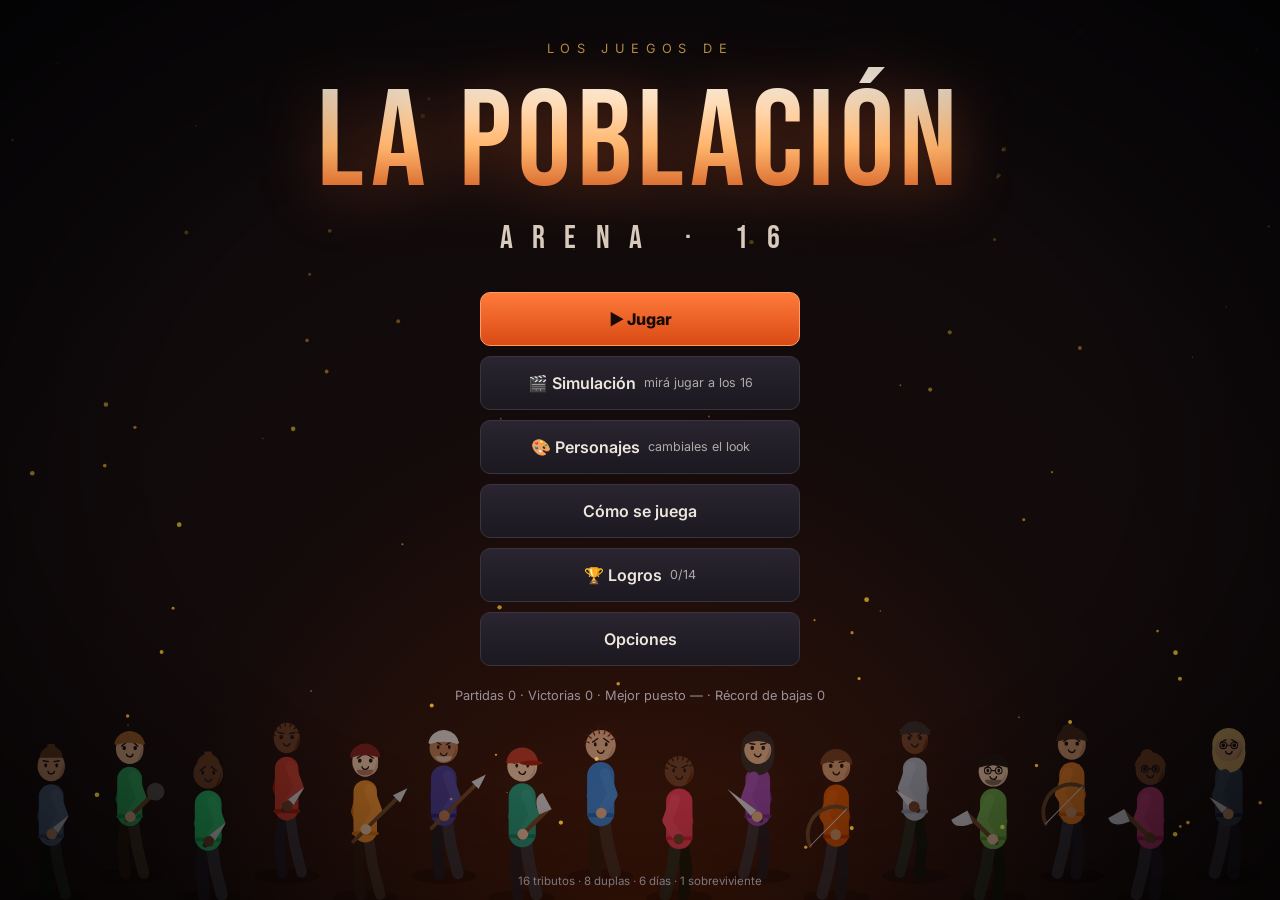
==== commit 8a4661fc: "Editor de personajes (piel, pelo, peinado, ropa, barba, accesorios, altura, contextura) Co-Authored-" ====
--- a/index.html
+++ b/index.html
@@ -173,6 +173,18 @@
 
 .w{opacity:0;animation:wIn .35s forwards;display:inline-block}
 @keyframes wIn{from{opacity:0;transform:translateY(4px);filter:blur(3px)}to{opacity:1;transform:none;filter:none}}
+
+.ed{display:grid;grid-template-columns:260px 1fr;gap:16px}
+.ed .pv{display:flex;flex-direction:column;align-items:center;gap:10px;padding:14px}
+.ed .pv canvas{width:200px;height:250px;border-radius:14px}
+.erow{display:grid;grid-template-columns:110px 1fr;gap:10px;align-items:center;padding:9px 0;border-bottom:1px solid var(--line);font-size:.85rem}
+.sw{display:flex;flex-wrap:wrap;gap:6px}
+.sw button{width:28px;height:28px;border-radius:8px;border:2px solid transparent}
+.sw button.on{border-color:#fff;box-shadow:0 0 0 2px var(--ember)}
+.seg{display:flex;flex-wrap:wrap;gap:6px}.seg .btn{padding:.45em .8em;font-size:.8rem}.seg .btn.on{border-color:var(--ember);color:var(--ember)}
+.mini{display:grid;grid-template-columns:repeat(8,1fr);gap:6px;margin-bottom:14px}
+.mini img{width:100%;border-radius:10px;border:2px solid transparent;cursor:pointer}.mini img.on{border-color:var(--ember)}
+@media (max-width:900px){.ed{grid-template-columns:1fr}.erow{grid-template-columns:90px 1fr}}
 </style>
 </head>
 <body>
@@ -374,12 +386,15 @@
 const SKINS = ['#f2d0b1', '#e7b893', '#d29b72', '#b97d55', '#8d5a3b', '#6b4029'];
 const HAIRS = ['#1b1512', '#3b2516', '#6b3e1f', '#a8692e', '#d9b36a', '#2a2a2a', '#7a1f1f', '#e0e0e0'];
 const SHIRTS = ['#c0392b', '#2e86de', '#27ae60', '#8e44ad', '#e67e22', '#16a085', '#d35400', '#2c3e50', '#b33771', '#3b3b98', '#6ab04c', '#f0932b', '#4b6584', '#a5b1c2', '#eb3b5a', '#20bf6b'];
-function lookOf(ch) {
+let LOOKS = {}; try { LOOKS = JSON.parse(localStorage.getItem('pob_looks') || '{}'); } catch (e) {}
+const PANTS = ['#2b2f3a', '#3a2f25', '#1f2a22', '#30303a', '#5a4a3a', '#1c2b45', '#6b6b6b', '#111111'];
+function lookOf(ch) { return { ...baseLook(ch), ...(LOOKS[ch.id] || {}) }; }
+function baseLook(ch) {
   const r = seeded(ch.name + 'pob');
   return {
     skin: SKINS[Math.floor(r() * SKINS.length)], hair: HAIRS[Math.floor(r() * HAIRS.length)], hs: Math.floor(r() * 7),
     shirt: SHIRTS[ch.id % SHIRTS.length], pants: ['#2b2f3a', '#3a2f25', '#1f2a22', '#30303a'][Math.floor(r() * 4)],
-    eye: r() < .5 ? 0 : 1, beard: r() < .25, acc: Math.floor(r() * 5), brow: r() * .3 - .15, h: 0.95 + r() * 0.12, w: 0.92 + r() * 0.16,
+    eye: r() < .5 ? 0 : 1, beard: r() < .25, acc: (v => v < .62 ? 0 : v < .77 ? 1 : v < .9 ? 2 : 3)(r()), brow: r() * .3 - .15, h: 0.95 + r() * 0.12, w: 0.92 + r() * 0.16,
   };
 }
 function shade(hex, a) { const n = parseInt(hex.slice(1), 16); let r = n >> 16, g = n >> 8 & 255, b = n & 255; r = clamp(r + a, 0, 255); g = clamp(g + a, 0, 255); b = clamp(b + a, 0, 255); return `rgb(${r|0},${g|0},${b|0})`; }
@@ -397,6 +412,7 @@
   else if (s === 5) { c.arc(x, y - R * .2, R * 1.0, Math.PI * 1.1, Math.PI * 1.9); c.quadraticCurveTo(x, y - R * .85, x - R * .8, y - R * .6); }
   else { c.arc(x, y - R * .12, R * 1.03, Math.PI * 1.02, Math.PI * 1.98); c.quadraticCurveTo(x + R * .2, y - R * .5, x - R * 1.0, y - R * .2); }
   c.fill();
+  if (L.acc === 3) { c.fillStyle = L.capc || '#c0392b'; c.beginPath(); c.arc(x, y - R * .2, R * 1.04, Math.PI, 0); c.fill(); c.fillStyle = shade(L.capc || '#c0392b', -30); c.beginPath(); c.ellipse(x + R * .6, y - R * .22, R * .75, R * .16, 0, 0, 7); c.fill(); }
 }
 function drawFace(c, L, x, y, R, mood) {
   // mood: 0 normal, 1 dolor, 2 muerto, 3 furia
@@ -1171,14 +1187,42 @@
   <div style="display:flex;gap:10px;justify-content:center;margin:20px 0 40px"><button class="btn primary" id="again">Otra simulación</button><button class="btn" id="home">Menú</button></div></div></div>`);
   Snd.play('win'); confetti(); $('#again').onclick = simStart; $('#home').onclick = screenTitle;
 }
+// ---------- Editor de personajes ----------
+function screenLooks(id) {
+  const ch = CHARS[id], L = lookOf(ch), cur = LOOKS[id] || {};
+  const set = (k, v) => { LOOKS[id] = { ...(LOOKS[id] || {}), [k]: v }; try { localStorage.setItem('pob_looks', JSON.stringify(LOOKS)); } catch (e) {} for (const key in portraitCache) delete portraitCache[key]; screenLooks(id); };
+  const sw = (k, arr) => `<div class="sw">${arr.map(c => `<button style="background:${c}" class="${L[k] === c ? 'on' : ''}" data-k="${k}" data-v="${c}" aria-label="${c}"></button>`).join('')}</div>`;
+  const seg = (k, opts) => `<div class="seg">${opts.map(([v, n]) => `<button class="btn ${L[k] === v ? 'on' : ''}" data-k="${k}" data-n="${v}">${n}</button>`).join('')}</div>`;
+  view(`<div class="screen" style="justify-content:flex-start"><div class="wrap" style="max-width:980px"><div class="title-row"><div><span class="tag">Editor</span><h2>Personajes</h2></div><button class="btn ghost" id="bk">← Menú</button></div>
+  <div class="mini">${CHARS.map(c => `<img src="${portrait(c, 96)}" data-id="${c.id}" class="${c.id === id ? 'on' : ''}" title="${cap(c.name)}">`).join('')}</div>
+  <div class="ed"><div class="card pv"><canvas id="pv"></canvas><div class="disp" style="font-size:2rem">${cap(ch.name)}</div><button class="btn ghost" id="rs" ${LOOKS[id] ? '' : 'disabled'}>Volver al original</button></div>
+  <div class="card" style="padding:6px 18px">
+  <div class="erow"><span>Piel</span>${sw('skin', SKINS)}</div>
+  <div class="erow"><span>Color de pelo</span>${sw('hair', HAIRS)}</div>
+  <div class="erow"><span>Peinado</span>${seg('hs', [[0, 'Corto'], [1, 'Parado'], [2, 'Flequillo'], [3, 'Largo'], [4, 'Rodete'], [5, 'Rapado'], [6, 'Al costado']])}</div>
+  <div class="erow"><span>Remera</span>${sw('shirt', SHIRTS)}</div>
+  <div class="erow"><span>Pantalón</span>${sw('pants', PANTS)}</div>
+  <div class="erow"><span>Barba</span>${seg('beard', [[false, 'No'], [true, 'Sí']])}</div>
+  <div class="erow"><span>Accesorio</span>${seg('acc', [[0, 'Nada'], [1, 'Anteojos'], [2, 'Vincha'], [3, 'Gorra']])}</div>
+  ${L.acc === 3 ? `<div class="erow"><span>Color de gorra</span>${sw('capc', SHIRTS)}</div>` : ''}
+  <div class="erow"><span>Altura</span><input id="e-h" type="range" class="range" min=".85" max="1.15" step=".01" value="${L.h}"></div>
+  <div class="erow"><span>Contextura</span><input id="e-w" type="range" class="range" min=".8" max="1.3" step=".01" value="${L.w}"></div>
+  </div></div></div></div>`);
+  previewLoop(ch);
+  $('#bk').onclick = screenTitle;
+  app.querySelectorAll('.mini img').forEach(i => i.onclick = () => screenLooks(+i.dataset.id));
+  app.querySelectorAll('[data-k]').forEach(b => b.onclick = () => set(b.dataset.k, b.dataset.v !== undefined ? b.dataset.v : (b.dataset.n === 'true' ? true : b.dataset.n === 'false' ? false : +b.dataset.n)));
+  $('#e-h').onchange = e => set('h', +e.target.value); $('#e-w').onchange = e => set('w', +e.target.value);
+  $('#rs').onclick = () => { delete LOOKS[id]; try { localStorage.setItem('pob_looks', JSON.stringify(LOOKS)); } catch (e) {} for (const key in portraitCache) delete portraitCache[key]; screenLooks(id); };
+}
 // ---------- Título ----------
 function screenTitle() {
   BG.set(true); Snd.music('menu');
   view(`<div class="screen" style="padding-bottom:20vh"><div class="logo"><div class="kicker">Los Juegos de</div><h1>LA POBLACIÓN</h1><div class="sub">ARENA · 16</div></div>
-  <div class="menu">${savedInfo() ? `<button class="btn primary" id="b-cont">▶ Continuar <small>${savedInfo()}</small></button>` : ''}<button class="btn ${savedInfo() ? '' : 'primary'}" id="b-play">${savedInfo() ? 'Nueva partida' : '▶ Jugar'}</button><button class="btn" id="b-sim">🎬 Simulación <small>mirá jugar a los 16</small></button><button class="btn" id="b-how">Cómo se juega</button><button class="btn" id="b-ach">🏆 Logros <small>${Object.keys(ACH).length}/${Object.keys(ACHS).length}</small></button><button class="btn" id="b-opt">Opciones</button></div>
+  <div class="menu">${savedInfo() ? `<button class="btn primary" id="b-cont">▶ Continuar <small>${savedInfo()}</small></button>` : ''}<button class="btn ${savedInfo() ? '' : 'primary'}" id="b-play">${savedInfo() ? 'Nueva partida' : '▶ Jugar'}</button><button class="btn" id="b-sim">🎬 Simulación <small>mirá jugar a los 16</small></button><button class="btn" id="b-look">🎨 Personajes <small>cambiales el look</small></button><button class="btn" id="b-how">Cómo se juega</button><button class="btn" id="b-ach">🏆 Logros <small>${Object.keys(ACH).length}/${Object.keys(ACHS).length}</small></button><button class="btn" id="b-opt">Opciones</button></div>
   <p class="mut" style="margin-top:22px;font-size:.8rem;text-align:center">Partidas ${REC.plays} · Victorias ${REC.wins} · Mejor puesto ${REC.best === 16 ? '—' : '#' + REC.best} · Récord de bajas ${REC.kills}</p></div>
   <div class="foot">16 tributos · 8 duplas · 6 días · 1 sobreviviente</div>`);
-  $('#b-play').onclick = screenSelect; $('#b-how').onclick = screenHow; $('#b-opt').onclick = screenOptions; $('#b-ach').onclick = screenAch; $('#b-sim').onclick = simStart; lineup();
+  $('#b-play').onclick = screenSelect; $('#b-how').onclick = screenHow; $('#b-opt').onclick = screenOptions; $('#b-ach').onclick = screenAch; $('#b-sim').onclick = simStart; $('#b-look').onclick = () => screenLooks(0); lineup();
   const bc = $('#b-cont'); if (bc) bc.onclick = () => { if (!loadGame()) { clearSave(); return screenTitle(); } busy = false; Snd.music('map'); screenGame(); toast('Partida recuperada'); };
 }
 function screenHow() {
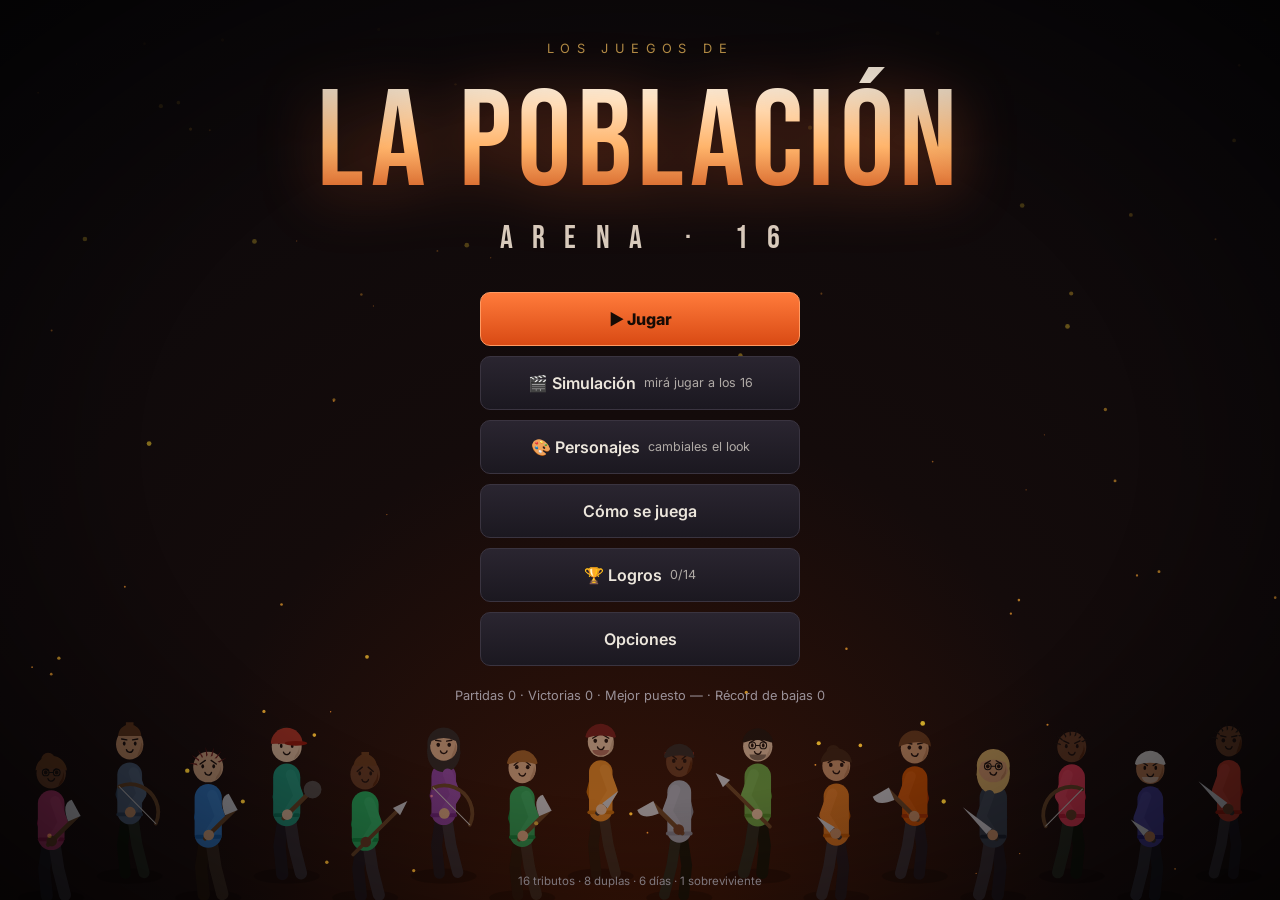
==== commit 94cd56cd: "Comentarios del compañero según la lealtad, 6 escenas nuevas, fix de final sin ganador Co-Authored-B" ====
--- a/index.html
+++ b/index.html
@@ -729,7 +729,8 @@
     if (Math.random() < .64) { kill(t, k); addLog(killLine(k, t), 'k'); }
     else { hurt(t, rnd(15, 35)); l.sec = pick(SECTORS[l.sec].adj.filter(x => !G.closed.includes(x)).concat([0])); }
   });
-  wl.forEach(t => { if (Math.random() < .6) { const before = t.alive; hurt(t, rnd(6, 30)); if (before && !t.alive) addLog(`<b>${cap(t.name)}</b> ganó la pelea pero murió desangrado`, 'k'); } });
+  const last = aliveTeams().length <= 2;
+  wl.forEach(t => { if (Math.random() < .6) { const before = t.alive; hurt(t, last ? Math.min(rnd(6, 30), t.hp - 1) : rnd(6, 30)); if (before && !t.alive) addLog(`<b>${cap(t.name)}</b> ganó la pelea pero murió desangrado`, 'k'); } });
   if (!l.m.some(t => t.alive)) { w.inv.push(...l.inv); l.inv = []; l.m.forEach(t => { if (t.weapon) { const r = w.m.find(x => x.alive && (!x.weapon || ITEMS[x.weapon].w < ITEMS[t.weapon].w)); if (r) r.weapon = t.weapon; } }); }
 }
 function aiResolve() {
@@ -823,6 +824,27 @@
     { t: 'Ir al festín', run: () => { G.feast = 1; return ['Mañana a la mañana, la Cornucopia. Si vas, conseguís algo raro seguro... y una pelea casi segura.']; } },
     { t: 'Ni loco', run: () => ['Que se maten entre ellos.'] }] },
 ];
+SCENES.push(
+  { b: ['ruins', 'corn'], title: 'Una cámara caída', text: 'Entre los escombros hay una de las cámaras del Consejo, todavía encendida. La lucecita roja te mira.', opts: [
+    { t: 'Hablarle a la gente de tu casa', run: () => { fame(10); heal(G.P, 5); return ['Les decís que estás bien, que no se preocupen. Mentís, pero bien. +audiencia', 'good']; } },
+    { t: 'Romperla de una patada', run: () => { fame(Math.random() < .5 ? 12 : -8); return ['La pisás hasta que se apaga. Algunos aplauden, otros no.']; } }] },
+  { b: ['river', 'beach'], title: 'Algo flota', text: 'Una mochila flota en el agua, enganchada en unas ramas a cinco metros de la orilla.', opts: [
+    { t: 'Nadar hasta ella', sub: 'Resistencia', run: () => { const r = chk('res', 10); if (r.ok) return [`Llegás con los brazos acalambrados. Adentro: ${give(rollLoot(.45))}. ${r.s}`, 'good']; hurt(G.P, 12); return [`La corriente te arrastra contra una piedra. -12 vida. ${r.s}`, 'bad']; } },
+    { t: 'Engancharla con un palo largo', sub: 'Astucia', run: () => { const r = chk('ast', 10); if (r.ok) return [`Paciencia y maña. ${give(rollLoot(.35))}. ${r.s}`, 'good']; return [`Se suelta y se la lleva el río. ${r.s}`]; } }] },
+  { b: ['forest', 'field', 'swamp'], title: 'Huellas frescas', minDay: 2, text: 'Huellas de dos personas, frescas. Van hacia el mismo lado que vos.', opts: [
+    { t: 'Seguirlas y emboscarlos', run: () => { G.forceEnc = 1; G.trackBonus = 1; fame(4); return ['Los alcanzás sin que te vean. Vas a pegar primero.', 'good']; } },
+    { t: 'Borrar las tuyas y desviarte', run: () => { G.hidden = 1; return ['Caminás por las piedras un buen rato. Nadie te va a seguir.', 'good']; } }] },
+  { b: null, title: 'El himno', minDay: 3, text: 'De golpe suena el himno del Consejo por toda la arena, a todo volumen. Después, silencio. Alguien grita a lo lejos.', opts: [
+    { t: 'Aprovechar el ruido para moverte', run: () => { fame(3); G.hidden = 1; return ['Nadie escucha tus pasos. Te reubicás sin problema.', 'good']; } },
+    { t: 'Quedarte quieto y escuchar', sub: 'Astucia', run: () => { const r = chk('ast', 9); if (r.ok) { G.trackBonus = 1; return [`El grito vino del sector de al lado. Sabés dónde hay alguien herido. ${r.s}`, 'good']; } return [`No sacás nada en limpio. ${r.s}`]; } }] },
+  { b: null, title: 'Pesadilla', needC: 1, text: () => `${C_()} se despierta gritando en medio de la noche. Si alguien estaba cerca, ahora sabe dónde están.`, opts: [
+    { t: 'Taparle la boca y calmarlo', run: () => { loyal(5); return ['Tiembla un rato largo. Después se duerme abrazado a la mochila.', 'good']; } },
+    { t: 'Levantar todo y moverse ya', run: () => { G.hidden = 1; loyal(-3); return ['Se van a oscuras. Llegan agotados pero a salvo.']; } },
+    { t: 'Retarlo', run: () => { loyal(-12); G.forceEnc = Math.random() < .4 ? 1 : 0; return [`"¿Sos boludo? ¡Nos van a encontrar!" ${C_()} no te contesta.`, 'bad']; } }] },
+  { b: ['mountain', 'cave'], title: 'Una grieta', text: 'Una grieta angosta en la roca. Adentro brilla algo metálico.', opts: [
+    { t: 'Meter el brazo', run: () => { if (Math.random() < .3) { hurt(G.P, 14); return ['Algo te muerde. Sacás el brazo sangrando. -14 vida.', 'bad']; } return [`Sacás ${give(pick(LOOT_RARE))}.`, 'good']; } },
+    { t: 'Pasar de largo', run: () => ['Hay cosas que es mejor no saber.'] }] },
+);
 // escenas con personajes concretos (async)
 const lonely = () => aliveT().filter(t => t.team !== 0 && G.teams[t.team].m.filter(x => x.alive).length === 1);
 const freeTeams = () => aliveTeams().filter(tm => !tm.player && !G.allies.includes(tm.id));
@@ -1103,6 +1125,13 @@
 document.addEventListener('pointerdown', () => Snd.init(), { once: false });
 Snd.setVol(Opt.music, Opt.sfx);
 
+const COMP_LINES = {
+  alta: ['Si salimos de esta, el asado lo pago yo.', 'Te cubro, andá tranquilo.', 'Nunca pensé que iba a confiar tanto en vos.', 'Vamos a salir los dos. Te lo juro.', 'Con vos al lado hasta me olvido de dónde estamos.'],
+  media: ['¿Escuchaste eso?', 'Mañana nos movemos temprano.', 'Este lugar me da mala espina.', 'Me duelen hasta las pestañas.', '¿Cuántos quedarán?', 'Extraño mi cama, loco.'],
+  baja: ['No me mires así.', 'Dormí vos primero... yo vigilo.', 'Ya veremos quién sale de acá.', 'Últimamente estás muy callado.', 'Yo no me olvido de nada, eh.'],
+  hambre: ['Me muero de hambre.', 'Si no comemos algo hoy, no llego.', 'Me comería hasta las bayas raras esas.'],
+  herido: ['No sé si aguanto mucho más.', 'Necesito curarme, en serio.', 'Me arde todo.'],
+};
 // ---------- Logros ----------
 const ACHS = {
   primera: ['🩸', 'Primera sangre', 'Eliminá a tu primer tributo.'], carnicero: ['🪓', 'Carnicero', '5 bajas en una sola partida.'],
@@ -1487,6 +1516,7 @@
   await endPhase(encMult, ambushP);
 }
 async function endPhase(encMult = 1, ambushP = .2) {
+  if (G.hidden) { encMult *= .3; G.hidden = 0; }
   aiMove();
   // encuentro en tu sector
   const here = teamsIn(G.sec).filter(tm => !G.allies.includes(tm.id));
@@ -1504,6 +1534,7 @@
   G.hunger = Math.max(0, G.hunger - (teamPerk('resist') ? 5 : 10));
   if (G.hunger === 0) { hurt(G.P, 8); hurt(G.C, 6); loyal(-4); toast('🍖 El hambre te está matando. -8 vida'); if (!G.P.alive) { G.P.killer = 'el hambre'; return gameOver(); } }
   if (G.C.alive && G.C.hp < G.C.maxhp * .3 && Math.random() < .3) loyal(-3);
+  if (G.C.alive && G.P.alive && Math.random() < .3) { const pool = G.hunger < 30 ? COMP_LINES.hambre : G.C.hp < G.C.maxhp * .35 ? COMP_LINES.herido : G.loyalty > 70 ? COMP_LINES.alta : G.loyalty < 30 ? COMP_LINES.baja : COMP_LINES.media; const l = pick(pool); addLog(`<b>${cap(G.C.name)}:</b> "${l}"`); toast(`💬 <b>${cap(G.C.name)}:</b> "${l}"`, 3200); }
   if (await checkEnd()) return;
   G.phase++;
   if (G.phase > 2) { await nightFall(); if (G.over) return; G.day++; G.phase = 0; await newDay(); if (G.over) return; }
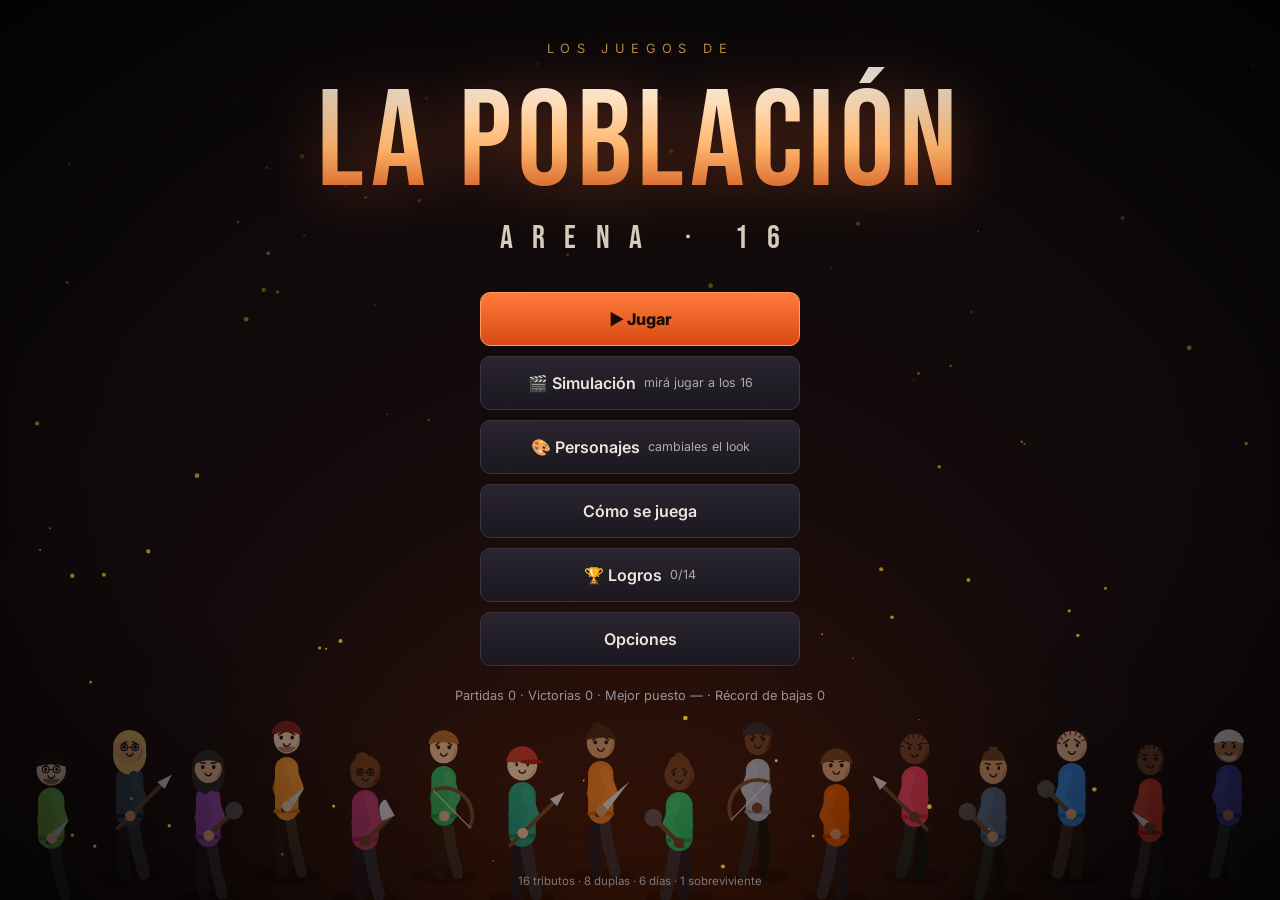
==== commit 643e72e6: "Globo de diálogo más arriba para no tapar nombres Co-Authored-By: Claude Opus 5.5 <noreply@anthropic" ====
--- a/index.html
+++ b/index.html
@@ -512,7 +512,7 @@
   c.restore();
   if (f.bubble && now - f.bubble.t0 < 2200 && !f.dead) {
     const k = now - f.bubble.t0, a = k < 150 ? k / 150 : k > 1900 ? (2200 - k) / 300 : 1, fs = Math.round(12 * s);
-    c.save(); c.globalAlpha = a; c.font = `700 ${fs}px Inter,sans-serif`; const tw = c.measureText(f.bubble.txt).width, bx = clamp(f.x - tw / 2 - 10, 4, c.canvas.width - tw - 24), by = f.y - 190 * s - (1 - a) * 8;
+    c.save(); c.globalAlpha = a; c.font = `700 ${fs}px Inter,sans-serif`; const tw = c.measureText(f.bubble.txt).width, bx = clamp(f.x - tw / 2 - 10, 4, c.canvas.width - tw - 24), by = f.y - 212 * s - (1 - a) * 8;
     c.fillStyle = '#fff'; c.beginPath(); c.roundRect ? c.roundRect(bx, by, tw + 20, fs + 14, 10) : c.rect(bx, by, tw + 20, fs + 14); c.fill();
     c.beginPath(); c.moveTo(f.x - 6, by + fs + 13); c.lineTo(f.x + 6, by + fs + 13); c.lineTo(f.x, by + fs + 22); c.fill();
     c.fillStyle = '#111'; c.textAlign = 'left'; c.fillText(f.bubble.txt, bx + 10, by + fs + 3); c.restore();
